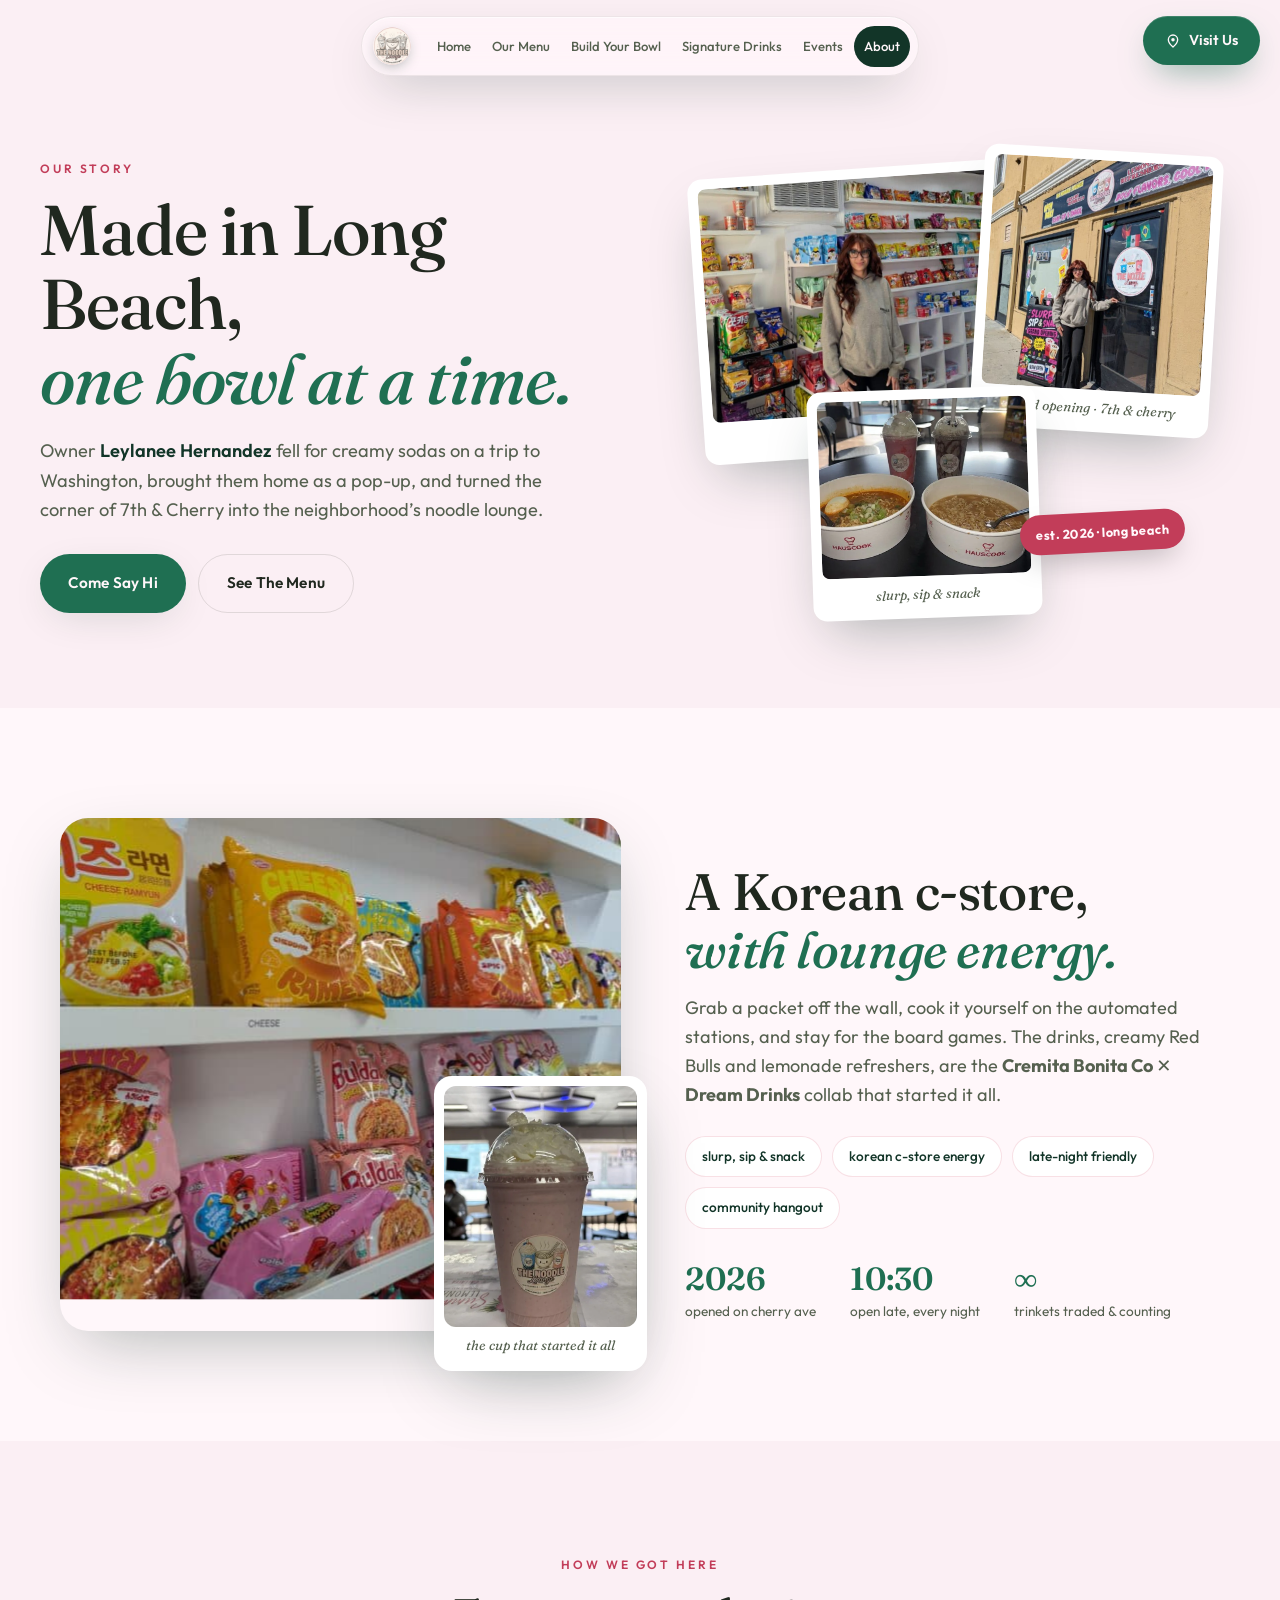
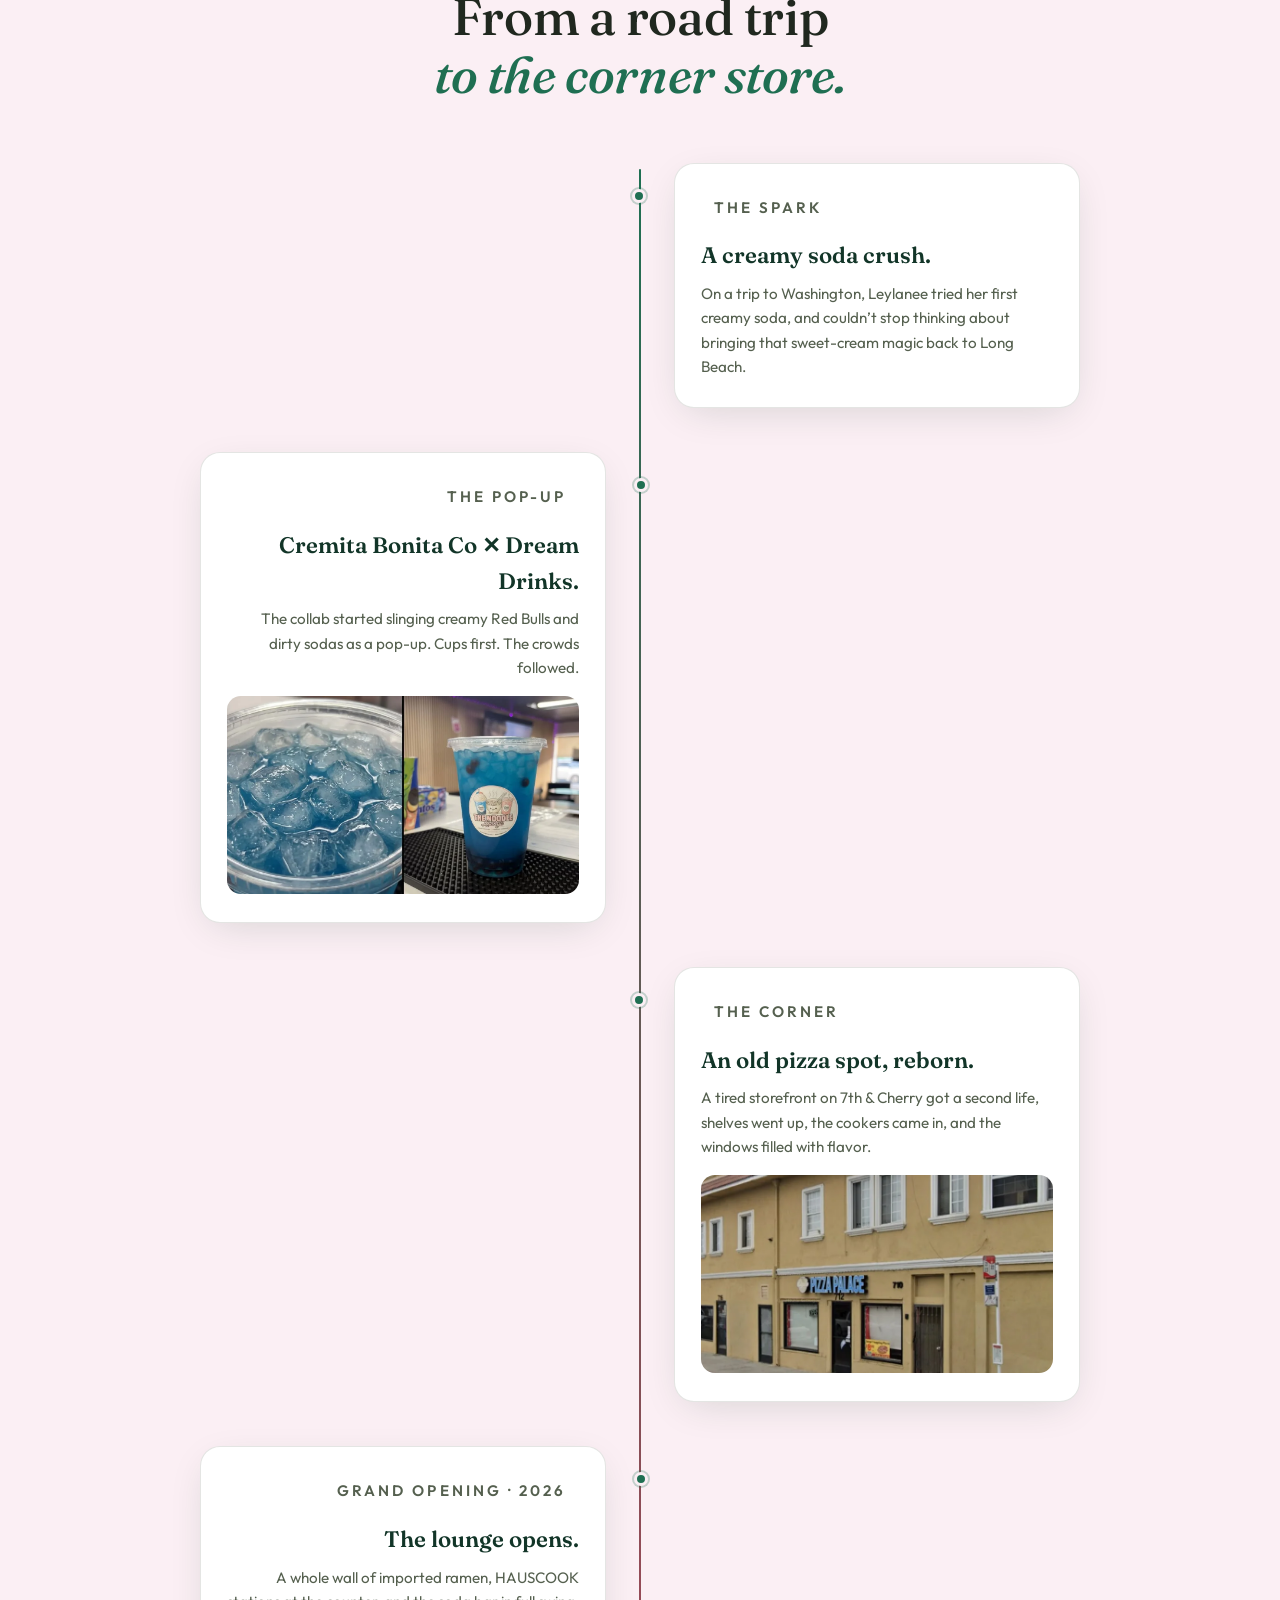
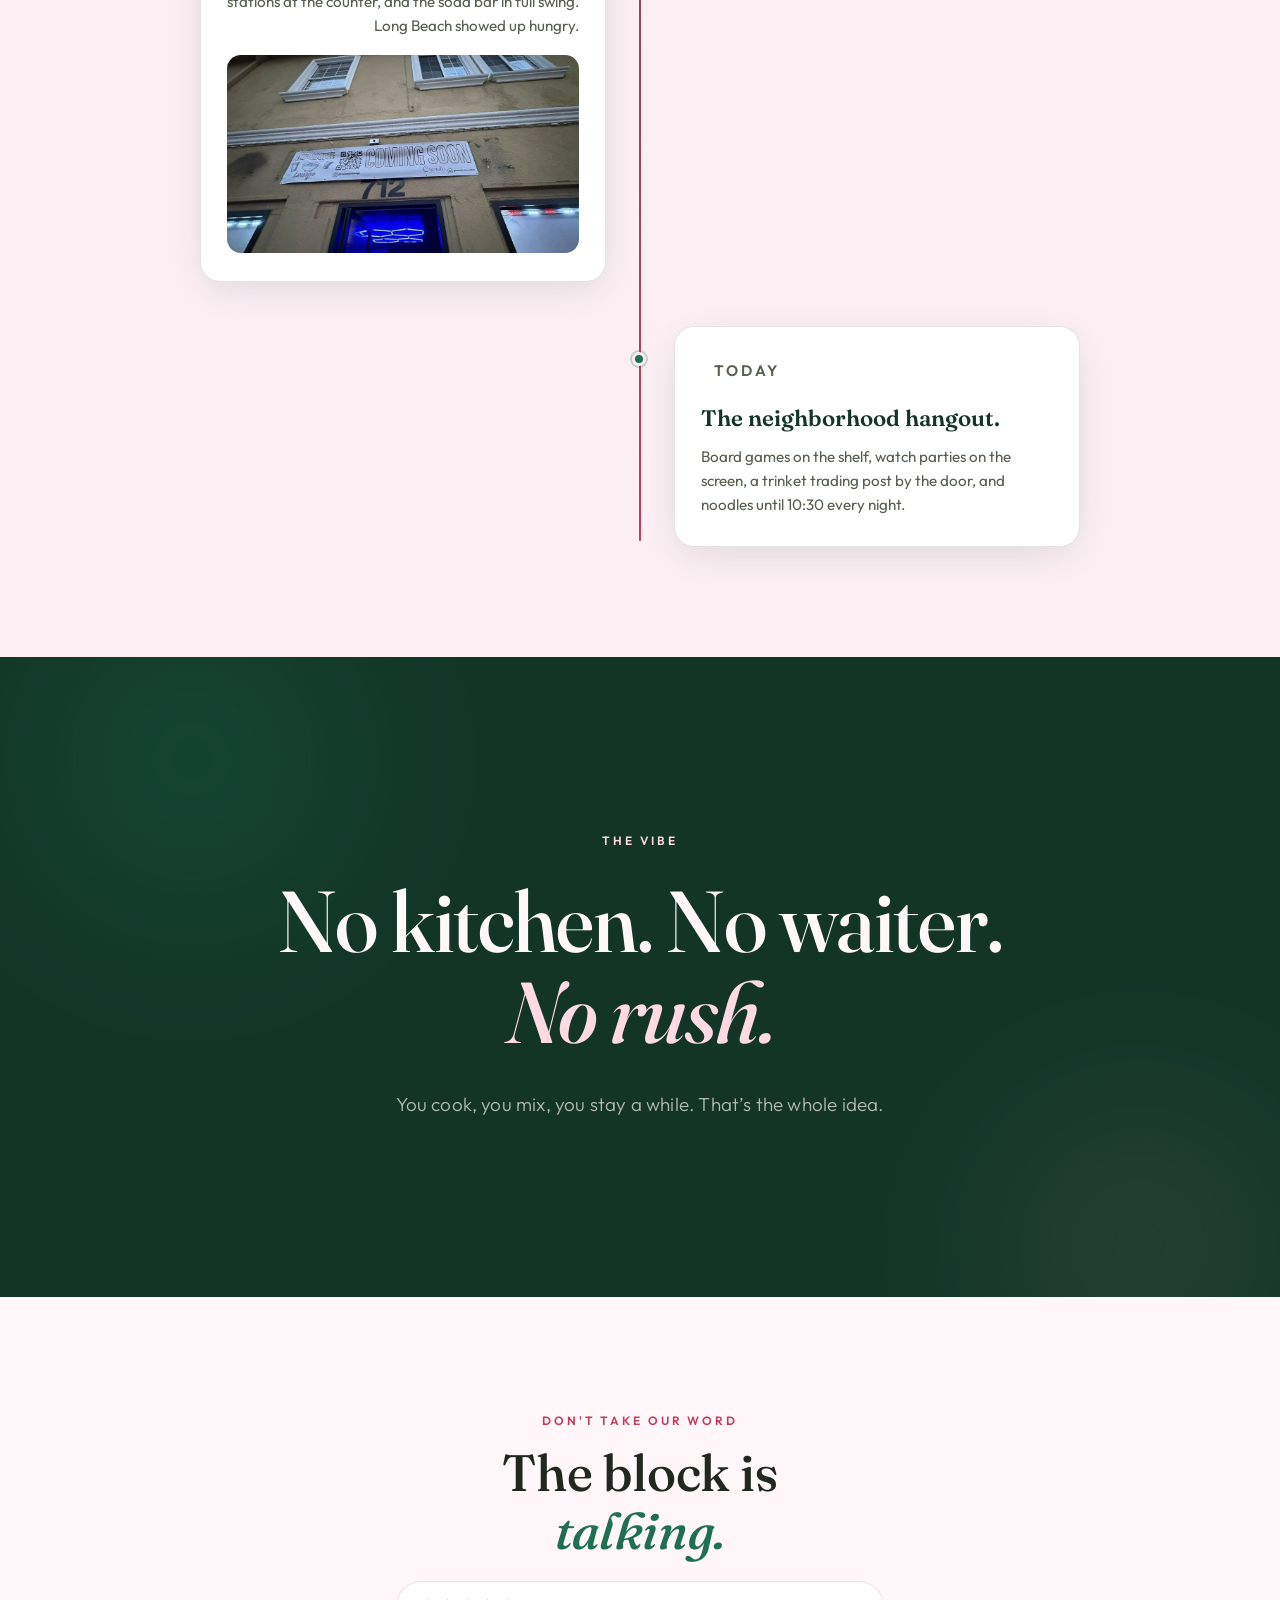
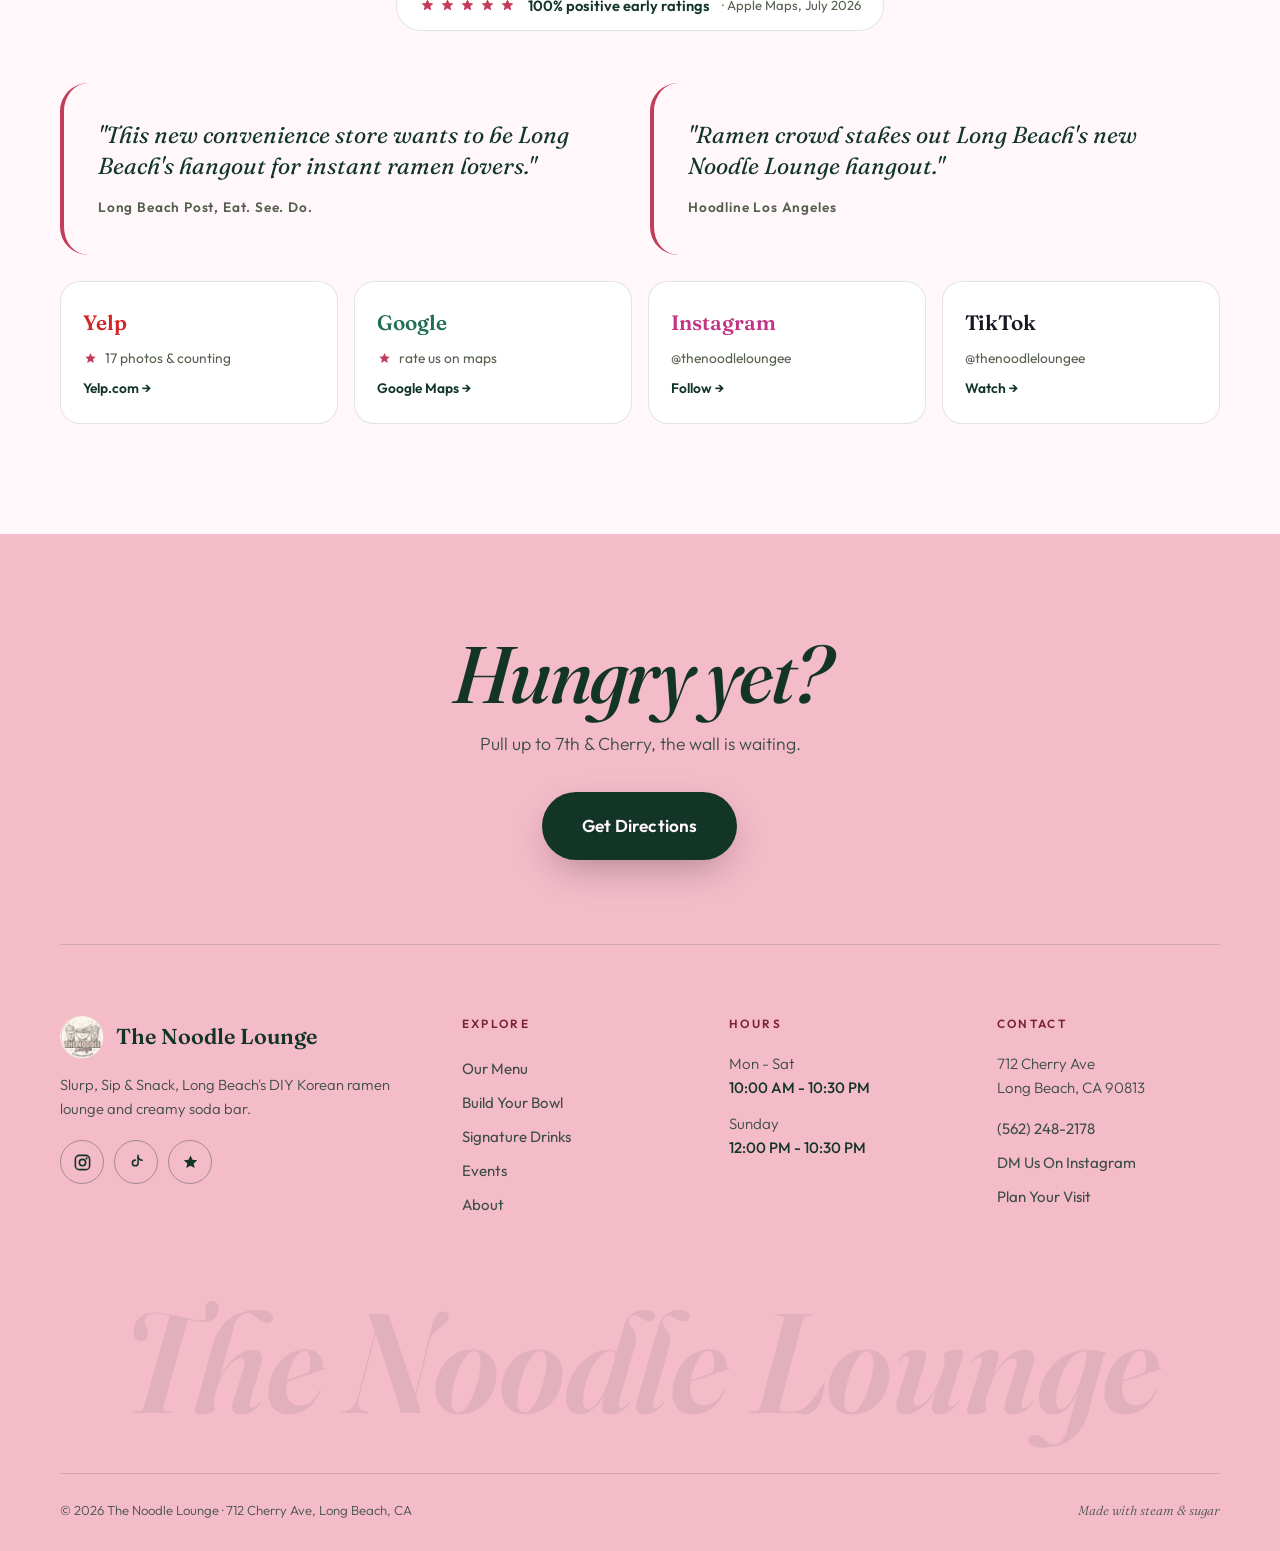
==== about.html @ 2a481c60 "v60: correct toppings photo (menu+build) + Soda Bar -> The Noodle Lounge TASK 1 - the "Extra Topping" ====
<!DOCTYPE html>
<html lang="en">
<head>
<meta charset="UTF-8" />
<meta name="viewport" content="width=device-width, initial-scale=1.0, viewport-fit=cover" />
<script>document.documentElement.classList.add("js");</script>
<title>about · the noodle lounge · from a dirty-soda pop-up to the neighborhood lounge</title>
<meta name="description" content="Owner Leylanee Hernandez turned a creamy-soda pop-up into a Korean convenience-store-inspired hangout on 7th & Cherry in Long Beach." />
<meta name="theme-color" content="#F4BBC9" />
<link rel="canonical" href="https://the-noodle.vercel.app/about" />
<meta property="og:title" content="about · the noodle lounge · from a dirty-soda pop-up to the neighborhood lounge" />
<meta property="og:description" content="Owner Leylanee Hernandez turned a creamy-soda pop-up into a Korean convenience-store-inspired hangout on 7th & Cherry in Long Beach." />
<meta property="og:image" content="https://the-noodle.vercel.app/assets/img/og-card.jpg" />
<meta property="og:url" content="https://the-noodle.vercel.app/about" />
<meta name="twitter:card" content="summary_large_image" />
<link rel="icon" type="image/png" sizes="64x64" href="./assets/img/favicon-32.png" />
<link rel="apple-touch-icon" href="./assets/img/apple-touch-icon.png" />
<link rel="manifest" href="./site.webmanifest" />
<link rel="preconnect" href="https://fonts.googleapis.com" />
<link rel="preconnect" href="https://fonts.gstatic.com" crossorigin />
<link href="https://fonts.googleapis.com/css2?family=Fraunces:ital,opsz,wght@0,9..144,400;0,9..144,500;0,9..144,600;1,9..144,400;1,9..144,600&family=Outfit:wght@300;400;500;600;700;800&display=swap" rel="stylesheet" />
<link rel="stylesheet" href="./styles.css?v=60" />
<script>
/* nl-debug: inert unless ?debug=1 - shows an on-device event timeline */
var nlDbg=false;try{if(location.search.indexOf("debug=1")>-1)localStorage.nlDebug="1";if(location.search.indexOf("debug=0")>-1)localStorage.removeItem("nlDebug");nlDbg=location.hash==="#debug"||localStorage.nlDebug==="1"}catch(e){}
if(nlDbg){(function(){
var L=[],t0=performance.now(),D=null;
function log(n){L.push(String((performance.now()-t0)|0).padStart(5," ")+"ms  "+n);if(L.length>120)L.shift();if(D)D.textContent=L.join("\n")}
try{var nav=(performance.getEntriesByType("navigation")[0]||{}).type||"?";log("NAV-TYPE: "+nav+(nav==="reload"?"  <<< PAGE WAS RELOADED!":""))}catch(e){}
log("UA: "+navigator.userAgent.split("(")[1].split(")")[0]);log("HTML classes: ["+document.documentElement.className+"]  vis="+document.visibilityState);try{var sk="nl-seen:"+location.pathname,sv=+localStorage.getItem(sk)||0;log("seen-key age: "+(sv?((Date.now()-sv)/1000|0)+"s":"none"))}catch(e){}var seenTran={};
log("viewport "+innerWidth+"x"+innerHeight+" dpr"+devicePixelRatio);
addEventListener("DOMContentLoaded",function(){
  D=document.createElement("pre");
  D.style.cssText="position:fixed;z-index:2147483647;bottom:84px;left:6px;right:6px;max-height:46vh;overflow:auto;background:rgba(0,0,0,.9);color:#7CFC7C;font:9px/1.45 Menlo,monospace;padding:8px;border-radius:10px;pointer-events:none;white-space:pre";
  document.body.appendChild(D);D.textContent=L.join("\n");
  new MutationObserver(function(){log("BODY CLASS -> ["+document.body.className+"]")}).observe(document.body,{attributes:true,attributeFilter:["class"]});
  new MutationObserver(function(){log("HTML CLASS -> ["+document.documentElement.className+"]")}).observe(document.documentElement,{attributes:true,attributeFilter:["class"]});
});
document.fonts&&document.fonts.ready.then(function(){log("FONTS ready")});
var iv=setInterval(function(){if(document.querySelector(".ts-inner")){log("MAIN.JS: heading split done");clearInterval(iv)}},40);
setTimeout(function(){clearInterval(iv);if(!document.querySelector(".ts-inner"))log("MAIN.JS: heading NOT split after 6s <<<")},6000);
addEventListener("animationstart",function(e){log("ANIM  "+e.animationName+"  "+(e.target.className||e.target.tagName).toString().slice(0,22))},true);
addEventListener("animationcancel",function(e){log("CANCEL "+e.animationName+" <<<")},true);
addEventListener("transitionrun",function(e){if(e.propertyName!=="opacity"&&e.propertyName!=="transform")return;var k=(e.target.className||"").toString().slice(0,22)+"|"+e.propertyName;if(seenTran[k]){log("<<< SECOND RUN "+k)}else{seenTran[k]=1;log("TRAN  "+e.propertyName+"  "+k.split("|")[0])}},true);addEventListener("pagehide",function(){log("PAGEHIDE")});
addEventListener("resize",function(){log("RESIZE "+innerWidth+"x"+innerHeight)});
addEventListener("pageshow",function(e){log("PAGESHOW persisted="+e.persisted)});
document.addEventListener("visibilitychange",function(){log("VIS "+document.visibilityState)});
addEventListener("scroll",function(){if(!window.__ls||Math.abs(scrollY-__ls)>200){window.__ls=scrollY;log("scroll y="+(scrollY|0))}},{passive:true});
})()}
</script>
</head>
<body>

<a class="skip" href="#main">skip to content</a>

<div class="progress" aria-hidden="true"><span id="progressBar"></span></div>
<nav class="nav" id="nav" aria-label="Main">
  <a class="nav__brand" href="./index.html">
    <img class="nav__logo" src="./assets/img/logo-96.webp" alt="The Noodle Lounge logo" width="38" height="38" />
    <img class="nav__wordmark" src="./assets/img/wordmark.webp" alt="The Noodle Lounge" width="217" height="90" />
  </a>
  <div class="nav__links">
    <a href="./index.html">home</a>
    <a href="./menu.html">our menu</a>
    <a href="./build.html">build your bowl</a>
    <a href="./drinks.html">signature drinks</a>
    <a href="./events.html">events</a>
    <a href="./about.html" class="is-active">about</a>
  </div>
</nav>

<a class="navCta" id="navCta" href="./visit.html">
  <svg viewBox="0 0 24 24" aria-hidden="true"><path d="M12 21s-7-6.1-7-11a7 7 0 1 1 14 0c0 4.9-7 11-7 11Z" fill="none" stroke="currentColor" stroke-width="2" stroke-linejoin="round"/><circle cx="12" cy="10" r="2.6" fill="currentColor"/></svg>
  <span>Visit Us</span>
</a>


<button class="menuBtn" id="menuBtn" aria-label="Open menu" aria-expanded="false" aria-controls="drawer">
  <svg class="menuBtn__noodles" viewBox="0 0 24 24" aria-hidden="true">
    <path d="M3.5 7c2-1.5 4-1.5 6 0s4 1.5 6 0 3-1.2 5-.4" fill="none" stroke="currentColor" stroke-width="2" stroke-linecap="round"/>
    <path d="M3.5 12c2-1.5 4-1.5 6 0s4 1.5 6 0 3-1.2 5-.4" fill="none" stroke="currentColor" stroke-width="2" stroke-linecap="round"/>
    <path d="M3.5 17c2-1.5 4-1.5 6 0s4 1.5 6 0 3-1.2 5-.4" fill="none" stroke="currentColor" stroke-width="2" stroke-linecap="round"/>
  </svg>
  <svg class="menuBtn__x" viewBox="0 0 24 24" aria-hidden="true">
    <path d="m7 7 10 10M17 7 7 17" fill="none" stroke="currentColor" stroke-width="2.2" stroke-linecap="round"/>
  </svg>
</button>
<div class="drawer" id="drawer" role="dialog" aria-modal="true" aria-label="Site navigation" aria-hidden="true">
  <nav class="drawer__nav" aria-label="All pages">
    <a href="./index.html" style="--i:0">home</a>
    <a href="./menu.html" style="--i:1">our menu</a>
    <a href="./build.html" style="--i:2">build your bowl</a>
    <a href="./drinks.html" style="--i:3">signature drinks</a>
    <a href="./events.html" style="--i:4">events</a>
    <a href="./about.html" class="is-active" style="--i:5">about</a>
    <a href="./visit.html" style="--i:6">visit us</a>
  </nav>
  <div class="drawer__foot">
    <p><strong>712 Cherry Ave</strong> &middot; Long Beach, CA</p>
    <p>Mon-Sat 10a-10:30p &middot; Sun 12p-10:30p</p>
  </div>
</div>

<nav class="botnav" aria-label="Quick navigation">
  <a href="./index.html">
    <svg viewBox="0 0 24 24" aria-hidden="true"><path d="M3 11.5 12 4l9 7.5" fill="none" stroke="currentColor" stroke-width="2" stroke-linecap="round" stroke-linejoin="round"/><path d="M5.5 10.5V20h13v-9.5" fill="none" stroke="currentColor" stroke-width="2" stroke-linecap="round" stroke-linejoin="round"/></svg>
    <span>home</span>
  </a>
  <a href="./menu.html">
    <svg viewBox="0 0 24 24" aria-hidden="true"><path d="M4 14h16a8 8 0 0 1-5 7.4V22H9v-.6A8 8 0 0 1 4 14Z" fill="currentColor"/><path d="M9 10.5c0-1.6 1.2-1.6 1.2-3.2S9 5 9 3.5m5 7c0-1.6 1.2-1.6 1.2-3.2S14 5 14 3.5" stroke="currentColor" stroke-width="1.8" stroke-linecap="round" fill="none"/></svg>
    <span>menu</span>
  </a>
  <a href="./drinks.html">
    <svg viewBox="0 0 24 24" aria-hidden="true"><path d="M6 3h12l-1.5 18h-9L6 3Z" fill="none" stroke="currentColor" stroke-width="2" stroke-linejoin="round"/><path d="M7 8h10" stroke="currentColor" stroke-width="2" stroke-linecap="round"/></svg>
    <span>drinks</span>
  </a>
  <a href="./about.html" class="is-active">
    <svg viewBox="0 0 24 24" aria-hidden="true"><circle cx="12" cy="12" r="9" fill="none" stroke="currentColor" stroke-width="2"/><path d="M12 11v5" stroke="currentColor" stroke-width="2" stroke-linecap="round"/><circle cx="12" cy="8" r="1.3" fill="currentColor"/></svg>
    <span>about</span>
  </a>
  <a href="./visit.html">
    <svg viewBox="0 0 24 24" aria-hidden="true"><path d="M12 21s-7-6.1-7-11a7 7 0 1 1 14 0c0 4.9-7 11-7 11Z" fill="none" stroke="currentColor" stroke-width="2" stroke-linejoin="round"/><circle cx="12" cy="10" r="2.6" fill="currentColor"/></svg>
    <span>visit</span>
  </a>
</nav>
<header class="ahero">
  <div class="ahero__inner">
    <div class="ahero__copy">
      <p class="kicker ahero__kick">our story</p>
      <h1 class="ahero__title tsplit">Made in Long Beach,<br /><em>one bowl at a time.</em></h1>
      <p class="ahero__lead">Owner <strong>Leylanee Hernandez</strong> fell for creamy sodas on a trip to Washington, brought them home as a pop-up, and turned the corner of 7th &amp; Cherry into the neighborhood&rsquo;s noodle lounge.</p>
      <div class="ahero__ctas">
        <a class="btn btn--primary" href="./visit.html" data-magnetic>come say hi</a>
        <a class="btn btn--outline" href="./menu.html" data-magnetic>see the menu</a>
      </div>
    </div>
    <div class="ahero__wall" aria-hidden="true">
      <figure class="apol apol--a">
        <img src="./assets/img/ramen-wall.jpg" alt="" width="1024" height="526" fetchpriority="high" decoding="async" />
        <figcaption>the wall, day one</figcaption>
      </figure>
      <figure class="apol apol--b">
        <img src="./assets/img/storefront-grand-opening.jpg" alt="" width="768" height="702" decoding="async" />
        <figcaption>grand opening &middot; 7th &amp; cherry</figcaption>
      </figure>
      <figure class="apol apol--c">
        <img src="./assets/img/combo-bowls-shakes.webp" alt="" width="750" height="1000" decoding="async" />
        <figcaption>slurp, sip &amp; snack</figcaption>
      </figure>
      <span class="ahero__sticker">est. 2026 &middot; long beach</span>
    </div>
  </div>
</header>

<main id="main" tabindex="-1">
<!-- ============================== WHO WE ARE ============================== -->
<section class="psec">
  <div class="story__grid">
    <div class="story__media">
      <div class="imgframe" data-plx="0.1"><img src="./assets/img/ramen-shelf-closeup.jpg" alt="Shelves of imported Korean ramen, cheese ramyun, Buldak and more" width="768" height="577" loading="lazy" decoding="async" /></div>
      <figure class="story__polaroid reveal" data-reveal="pop">
        <img src="./assets/img/drink-strawberry-shake.webp" alt="A strawberry cream shake, the cremita that started it all" width="563" height="1000" loading="lazy" decoding="async" />
        <figcaption>the cup that started it all</figcaption>
      </figure>
    </div>
    <div>
      <p class="kicker reveal" data-reveal>who we are</p>
      <h2 class="h2 tsplit">A Korean c-store,<br /><em>with lounge energy.</em></h2>
      <p class="lead reveal" data-reveal>
        Grab a packet off the wall, cook it yourself on the automated stations, and stay for
        the board games. The drinks, creamy Red Bulls and lemonade refreshers, are the
        <strong>Cremita Bonita Co ✕ Dream Drinks</strong> collab that started it all.
      </p>
      <ul class="story__chips reveal" data-reveal="stagger">
        <li>slurp, sip &amp; snack</li><li>korean c-store energy</li><li>late-night friendly</li><li>community hangout</li>
      </ul>
      <div class="story__stats reveal" data-reveal="stagger">
        <div class="stat"><strong>2026</strong><span>opened on cherry ave</span></div>
        <div class="stat"><strong>10:30</strong><span>open late, every night</span></div>
        <div class="stat"><strong>∞</strong><span>trinkets traded &amp; counting</span></div>
      </div>
    </div>
  </div>
</section>

<!-- ============================== TIMELINE ============================== -->
<section class="tline psec--alt" data-story="tline">
  <div class="psec__head">
    <p class="kicker reveal" data-reveal>how we got here</p>
    <h2 class="h2 tsplit">From a road trip<br /><em>to the corner store.</em></h2>
  </div>
  <div class="tline__wrap">
    <span class="tline__track" aria-hidden="true"><i id="tlineFill"></i></span>
    <article class="tline__item reveal" data-reveal="left">
      <span class="tline__dot" aria-hidden="true"></span>
      <div class="tline__card">
        <p class="tline__tag">the spark</p>
        <h3>A creamy soda crush.</h3>
        <p>On a trip to Washington, Leylanee tried her first creamy soda, and couldn&rsquo;t stop thinking about bringing that sweet-cream magic back to Long Beach.</p>
      </div>
    </article>
    <article class="tline__item reveal" data-reveal="right">
      <span class="tline__dot" aria-hidden="true"></span>
      <div class="tline__card">
        <p class="tline__tag">the pop-up</p>
        <h3>Cremita Bonita Co ✕ Dream Drinks.</h3>
        <p>The collab started slinging creamy Red Bulls and dirty sodas as a pop-up. Cups first. The crowds followed.</p>
        <figure class="tline__fig"><img src="./assets/img/drink-blue-closeup.webp" alt="A blue creamy soda up close" width="1600" height="893" loading="lazy" decoding="async" /></figure>
      </div>
    </article>
    <article class="tline__item reveal" data-reveal="left">
      <span class="tline__dot" aria-hidden="true"></span>
      <div class="tline__card">
        <p class="tline__tag">the corner</p>
        <h3>An old pizza spot, reborn.</h3>
        <p>A tired storefront on 7th &amp; Cherry got a second life, shelves went up, the cookers came in, and the windows filled with flavor.</p>
        <figure class="tline__fig"><img src="./assets/img/storefront-before-pizza-palace.webp" alt="The storefront before, as Pizza Palace" width="760" height="442" loading="lazy" decoding="async" /></figure>
      </div>
    </article>
    <article class="tline__item reveal" data-reveal="right">
      <span class="tline__dot" aria-hidden="true"></span>
      <div class="tline__card">
        <p class="tline__tag">grand opening &middot; 2026</p>
        <h3>The lounge opens.</h3>
        <p>A whole wall of imported ramen, HAUSCOOK stations at the counter, and the soda bar in full swing. Long Beach showed up hungry.</p>
        <figure class="tline__fig"><img src="./assets/img/storefront-coming-soon.jpg" alt="The storefront wrapped in coming-soon signage" width="1000" height="563" loading="lazy" decoding="async" /></figure>
      </div>
    </article>
    <article class="tline__item reveal" data-reveal="left">
      <span class="tline__dot" aria-hidden="true"></span>
      <div class="tline__card">
        <p class="tline__tag">today</p>
        <h3>The neighborhood hangout.</h3>
        <p>Board games on the shelf, watch parties on the screen, a trinket trading post by the door, and noodles until 10:30 every night.</p>
      </div>
    </article>
  </div>
</section>

<!-- ============================== MOOD BAND ============================== -->
<section class="aband">
  <div class="aband__inner">
    <p class="kicker kicker--light reveal" data-reveal>the vibe</p>
    <h2 class="aband__quote tsplit">No kitchen. No waiter.<br /><em>No rush.</em></h2>
    <p class="aband__sub reveal" data-reveal>You cook, you mix, you stay a while. That&rsquo;s the whole idea.</p>
    <span class="aband__rule reveal" data-reveal="pop" aria-hidden="true"></span>
  </div>
</section>

<!-- ============================== PROOF ============================== -->
<section class="psec">
  <div class="psec__head">
    <p class="kicker reveal" data-reveal>don't take our word</p>
    <h2 class="h2 tsplit">The block is<br /><em>talking.</em></h2>
    <p class="proof__score reveal" data-reveal>
      <span class="proof__stars" aria-hidden="true"><svg viewBox="0 0 24 24" aria-hidden="true"><path d="m12 3 2.5 5.6 6 .6-4.5 4 1.3 5.9L12 16l-5.3 3.1L8 13.2l-4.5-4 6-.6L12 3Z" fill="currentColor"/></svg><svg viewBox="0 0 24 24" aria-hidden="true"><path d="m12 3 2.5 5.6 6 .6-4.5 4 1.3 5.9L12 16l-5.3 3.1L8 13.2l-4.5-4 6-.6L12 3Z" fill="currentColor"/></svg><svg viewBox="0 0 24 24" aria-hidden="true"><path d="m12 3 2.5 5.6 6 .6-4.5 4 1.3 5.9L12 16l-5.3 3.1L8 13.2l-4.5-4 6-.6L12 3Z" fill="currentColor"/></svg><svg viewBox="0 0 24 24" aria-hidden="true"><path d="m12 3 2.5 5.6 6 .6-4.5 4 1.3 5.9L12 16l-5.3 3.1L8 13.2l-4.5-4 6-.6L12 3Z" fill="currentColor"/></svg><svg viewBox="0 0 24 24" aria-hidden="true"><path d="m12 3 2.5 5.6 6 .6-4.5 4 1.3 5.9L12 16l-5.3 3.1L8 13.2l-4.5-4 6-.6L12 3Z" fill="currentColor"/></svg></span>
      100% positive early ratings <span class="proof__src">· Apple Maps, July 2026</span>
    </p>
  </div>
  <div class="proof__quotes">
    <blockquote class="quote reveal" data-reveal="left">
      <p>"This new convenience store wants to be Long Beach's hangout for instant ramen lovers."</p>
      <cite>Long Beach Post, Eat. See. Do.</cite>
    </blockquote>
    <blockquote class="quote reveal" data-reveal="right">
      <p>"Ramen crowd stakes out Long Beach's new Noodle Lounge hangout."</p>
      <cite>Hoodline Los Angeles</cite>
    </blockquote>
  </div>
  <div class="proof__platforms reveal" data-reveal="stagger" style="margin-top:26px">
    <a class="plat" href="https://www.yelp.com/biz/the-noodle-lounge-long-beach" target="_blank" rel="noopener">
      <span class="plat__name" style="--pc:#D32323">Yelp</span>
      <span class="plat__stars"><svg viewBox="0 0 24 24" aria-hidden="true"><path d="m12 3 2.5 5.6 6 .6-4.5 4 1.3 5.9L12 16l-5.3 3.1L8 13.2l-4.5-4 6-.6L12 3Z" fill="currentColor"/></svg> 17 photos &amp; counting</span>
      <span class="plat__cta">Yelp.com →</span>
    </a>
    <a class="plat" href="https://www.google.com/maps/place/The+Noodle+Lounge/@33.7755587,-118.1675343,17z" target="_blank" rel="noopener">
      <span class="plat__name" style="--pc:#1F6F52">Google</span>
      <span class="plat__stars"><svg viewBox="0 0 24 24" aria-hidden="true"><path d="m12 3 2.5 5.6 6 .6-4.5 4 1.3 5.9L12 16l-5.3 3.1L8 13.2l-4.5-4 6-.6L12 3Z" fill="currentColor"/></svg> rate us on maps</span>
      <span class="plat__cta">Google Maps →</span>
    </a>
    <a class="plat" href="https://www.instagram.com/thenoodleloungee/" target="_blank" rel="noopener">
      <span class="plat__name" style="--pc:#C13584">Instagram</span>
      <span class="plat__stars">@thenoodleloungee</span>
      <span class="plat__cta">Follow →</span>
    </a>
    <a class="plat" href="https://www.tiktok.com/@thenoodleloungee" target="_blank" rel="noopener">
      <span class="plat__name" style="--pc:#161823">TikTok</span>
      <span class="plat__stars">@thenoodleloungee</span>
      <span class="plat__cta">Watch →</span>
    </a>
  </div>
</section>
</main>
<footer class="footer">
  <div class="footer__cta">
    <h2 class="tsplit">Hungry yet?</h2>
    <p>Pull up to 7th &amp; Cherry, the wall is waiting.</p>
    <div class="footer__ctaRow">
      <a class="btn btn--cream btn--big" href="https://www.google.com/maps/place/The+Noodle+Lounge/@33.7755587,-118.1675343,17z" target="_blank" rel="noopener" data-magnetic>get directions</a>
    </div>
  </div>
  <div class="footer__grid">
    <div class="footer__brand">
      <a class="footer__logo" href="./index.html"><img src="./assets/img/logo-96.webp" alt="" width="44" height="44" loading="lazy" decoding="async" />The Noodle Lounge</a>
      <p>Slurp, Sip &amp; Snack, Long Beach's DIY Korean ramen lounge and creamy soda bar.</p>
      <div class="footer__social">
        <a href="https://www.instagram.com/thenoodleloungee/" target="_blank" rel="noopener" aria-label="Instagram"><svg viewBox="0 0 24 24"><rect x="3" y="3" width="18" height="18" rx="5" fill="none" stroke="currentColor" stroke-width="2"/><circle cx="12" cy="12" r="4" fill="none" stroke="currentColor" stroke-width="2"/><circle cx="17.2" cy="6.8" r="1.3" fill="currentColor"/></svg></a>
        <a href="https://www.tiktok.com/@thenoodleloungee" target="_blank" rel="noopener" aria-label="TikTok"><svg viewBox="0 0 24 24"><path d="M14 3v9.6a3.6 3.6 0 1 1-3.6-3.6" fill="none" stroke="currentColor" stroke-width="2" stroke-linecap="round"/><path d="M14 5.5c.8 2 2.6 3.4 5 3.6" fill="none" stroke="currentColor" stroke-width="2" stroke-linecap="round"/></svg></a>
        <a href="https://www.yelp.com/biz/the-noodle-lounge-long-beach" target="_blank" rel="noopener" aria-label="Yelp"><svg viewBox="0 0 24 24"><path d="m12 3 2.5 5.6 6 .6-4.5 4 1.3 5.9L12 16l-5.3 3.1L8 13.2l-4.5-4 6-.6L12 3Z" fill="currentColor"/></svg></a>
      </div>
    </div>
    <div class="footer__col">
      <h3>explore</h3>
      <a href="./menu.html">our menu</a>
      <a href="./build.html">build your bowl</a>
      <a href="./drinks.html">signature drinks</a>
      <a href="./events.html">events</a>
          <a href="./about.html">about</a>
    </div>
    <div class="footer__col">
      <h3>hours</h3>
      <p>Mon - Sat<br /><strong>10:00 AM - 10:30 PM</strong></p>
      <p>Sunday<br /><strong>12:00 PM - 10:30 PM</strong></p>
    </div>
    <div class="footer__col">
      <h3>contact</h3>
      <p>712 Cherry Ave<br />Long Beach, CA 90813</p>
      <a href="tel:+15622482178">(562) 248-2178</a>
      <a href="https://www.instagram.com/thenoodleloungee/" target="_blank" rel="noopener">DM us on Instagram</a>
      <a href="./visit.html">Plan Your Visit</a>
    </div>
  </div>
  <p class="footer__wordmark" aria-hidden="true">The Noodle Lounge</p>
  <div class="footer__base">
    <p>© <span id="year">2026</span> The Noodle Lounge · 712 Cherry Ave, Long Beach, CA</p>
    <p class="footer__madewith">Made with steam &amp; sugar</p>
  </div>
</footer>

<script>setTimeout(function(){if(!window.__nlBoot){document.body.classList.add("hero-live");document.body.classList.add("is-static");document.documentElement.classList.add("nl-rescue");}},1600);</script>
<script src="./main.js?v=60" defer></script>
</body>
</html>
---- styles.css ----
/* ==========================================================================
   the noodle lounge - design system v3
   cream + deep emerald · Fraunces + Outfit · multi-page · ocha-grade motion
   ========================================================================== */
:root{
  --cream:#FFF7FA;
  --ivory:#FBEFF4;
  --sage:#FFFFFF;
  --white:#FFFFFF;
  --pine:#123528;
  --pine-2:#1B4A37;
  --emerald:#1F6F52;
  --ink:#20281F;
  --ink-soft:#55604F;
  --berry:#D9536F;
  --butter:#C23D59;
  --pnl-butter:#F4BBC9;
  --pnl-pink:#F4BBC9;
  --pnl-sage:#CBD9A6;
  --pnl-blue:#BFD8E8;
  /* --- consolidation tokens (Phase B prep): rgb triplets for alpha use --- */
  --pine-rgb:18,53,40;
  --pine-deep-rgb:15,42,31;
  --pine-black-rgb:10,28,20;
  --emerald-rgb:31,111,82;
  --ink-rgb:32,40,31;
  --cream-rgb:255,247,250;
  --white-rgb:255,255,255;
  --pink-rgb:244,187,201;
  --berry-rgb:217,83,111;
  --matcha-ink-rgb:46,74,33;
  /* sun (yellow) family */
  --sun-1:#FFD9E4;
  --sun-2:#F4BBC9;
  --sun-3:#FFFFFF;
  --sun-4:#FFF0F5;
  --sun-ink:#7A2136;
  /* green additions */
  --mint:#FFD9E4;
  --matcha:#CBD9A6;
  --matcha-ink:#2E4A21;
  --matcha-glow:#A8C79B;
  --go:#5BD98A;
  /* pink family */
  --pink-1:#F4BBC9;
  --pink-2:#FFD9E4;
  --pink-3:#E48BA0;
  --mauve:#D9BFD4;
  --pink-ink:#7A2136;
  --line:rgba(32,40,31,.12);
  --line-light:rgba(255,247,250,.18);
  --r-lg:28px;
  --r-md:20px;
  --r-pill:999px;
  --shadow-soft:0 10px 40px -12px rgba(18,53,40,.18);
  --shadow-float:0 24px 70px -20px rgba(18,53,40,.35);
  --font-d:'Fraunces', Georgia, serif;
  --font-b:'Outfit', system-ui, -apple-system, sans-serif;
  --maxw:1160px;
  --ease:cubic-bezier(.22,1,.36,1);
}

*{box-sizing:border-box;margin:0;padding:0}
html{scroll-behavior:smooth;-webkit-text-size-adjust:100%}
body{
  background:var(--cream);color:var(--ink);
  font-family:var(--font-b);font-weight:400;line-height:1.6;
  -webkit-font-smoothing:antialiased;overflow-x:hidden;
  -webkit-tap-highlight-color:transparent;
}
a{color:inherit;text-decoration:none;touch-action:manipulation}
img{max-width:100%;display:block}
ul,ol{list-style:none}
button{font:inherit;border:none;background:none;cursor:pointer;color:inherit;touch-action:manipulation}
section{scroll-margin-top:110px}
.skip{position:absolute;left:-9999px;top:12px;z-index:200;background:var(--cream);color:var(--pine);padding:10px 16px;border-radius:10px;font-weight:500}
.skip:focus{left:12px}
::selection{background:var(--emerald);color:var(--cream)}
.sr-only{position:absolute;width:1px;height:1px;padding:0;margin:-1px;overflow:hidden;clip:rect(0 0 0 0);white-space:nowrap;border:0}

/* ---------- cross-document page transitions ---------- */
@view-transition{navigation:auto}
@keyframes vt-out{to{opacity:0;transform:translateY(-14px)}}
@keyframes vt-in{from{opacity:0;transform:translateY(18px)}}
::view-transition-old(root){animation:vt-out .3s ease forwards}
::view-transition-new(root){animation:vt-in .55s var(--ease)}

/* ---------- scroll progress ---------- */
.progress{position:fixed;top:0;left:0;right:0;height:3px;z-index:120;pointer-events:none}
.progress span{display:block;height:100%;width:100%;background:linear-gradient(90deg,var(--emerald),var(--butter));transform-origin:0 50%;transform:scaleX(0)}

/* ---------- type ---------- */
.kicker{
  font-weight:600;font-size:.75rem;letter-spacing:.24em;text-transform:uppercase;
  color:var(--butter);display:inline-flex;align-items:center;gap:10px;margin-bottom:14px;
}
.kicker--light{color:var(--mint)}
.h2{
  font-family:var(--font-d);font-weight:500;
  font-size:clamp(1.9rem,5vw,3.2rem);
  line-height:1.12;letter-spacing:-.008em;color:var(--ink);
}
.h2 em{font-style:italic;color:var(--emerald)}
.h2--light{color:var(--cream)}
.h2--light em{color:var(--sun-1)}
.lead{color:var(--ink-soft);font-size:clamp(1rem,2.4vw,1.13rem);max-width:52ch;margin-top:16px}
.lead--light{color:rgba(var(--cream-rgb),.75)}

/* ---------- buttons ---------- */
.btn{
  font-weight:600;font-size:.96rem;letter-spacing:.01em;text-transform:capitalize;
  display:inline-flex;align-items:center;gap:10px;
  padding:16px 28px;border-radius:var(--r-pill);
  transition:transform .25s var(--ease),box-shadow .25s var(--ease),background .2s,color .2s,border-color .2s;
  will-change:transform;cursor:pointer;white-space:nowrap;
}
.btn svg{width:19px;height:19px;flex:none}
.btn:active{transform:scale(.97)}
.btn--primary{background:var(--emerald);color:var(--cream);box-shadow:var(--shadow-soft)}
.btn--primary:hover{background:var(--pine-2);transform:translateY(-3px);box-shadow:var(--shadow-float)}
.btn--dark{background:var(--pine);color:var(--cream);box-shadow:var(--shadow-soft)}
.btn--dark:hover{background:var(--pine-2);transform:translateY(-3px);box-shadow:var(--shadow-float)}
.btn--cream{background:var(--cream);color:var(--pine);box-shadow:0 14px 40px -12px rgba(0,0,0,.35)}
.btn--cream:hover{background:var(--white);transform:translateY(-3px)}
.btn--outline{background:transparent;color:var(--ink);border:1.5px solid var(--line);box-shadow:none}
.btn--outline:hover{border-color:var(--emerald);color:var(--emerald);transform:translateY(-3px)}
.btn--outline-light{background:rgba(var(--cream-rgb),.06);color:var(--cream);border:1.5px solid rgba(var(--cream-rgb),.4);backdrop-filter:blur(8px);-webkit-backdrop-filter:blur(8px)}
.btn--outline-light:hover{border-color:var(--cream);background:rgba(var(--cream-rgb),.14);transform:translateY(-3px)}
.btn--big{padding:20px 40px;font-size:1.08rem}

/* ==========================================================================
   NAVIGATION - premium floating pill
   ========================================================================== */
.nav{
  position:fixed;top:16px;left:50%;transform:translateX(-50%);z-index:100;
  /* width:max-content - left:50% otherwise caps shrink-to-fit at half the
     viewport and the last link spills out of the pill */
  width:max-content;
  display:flex;align-items:center;gap:4px;
  background:rgba(var(--cream-rgb),.66);
  backdrop-filter:blur(20px) saturate(1.5);
  -webkit-backdrop-filter:blur(20px) saturate(1.5);
  border:1px solid rgba(var(--ink-rgb),.08);
  border-radius:var(--r-pill);
  padding:7px 8px 7px 8px;
  box-shadow:0 18px 50px -18px rgba(var(--pine-rgb),.35), inset 0 1px 0 rgba(var(--white-rgb),.6);
  transition:transform .45s var(--ease),box-shadow .3s;
  max-width:calc(100vw - 28px);
}
.nav.is-hidden{transform:translate(-50%,-140%)}
.nav__brand{display:flex;align-items:center;gap:9px;padding:3px 10px 3px 3px;margin-right:2px;flex:none}
.nav__logo{width:38px;height:38px;border-radius:50%;box-shadow:0 4px 14px -4px rgba(var(--pine-rgb),.4);transition:transform .35s var(--ease)}
.nav__brand:hover .nav__logo{transform:rotate(-8deg) scale(1.06)}
.nav__brandname{
  font-family:var(--font-d);font-weight:600;font-size:1rem;color:var(--pine);white-space:nowrap;
}
.nav__wordmark{height:30px;width:auto;display:block}
.nav__links{display:flex;gap:1px;flex:none}
.nav__links a{
  position:relative;font-weight:500;font-size:.85rem;color:var(--ink-soft);
  padding:10px 12px;border-radius:var(--r-pill);white-space:nowrap;
  transition:color .2s;text-transform:capitalize;
}
.nav__links a::after{
  content:"";position:absolute;left:50%;bottom:5px;transform:translateX(-50%) scaleX(0);
  width:calc(100% - 26px);height:2px;border-radius:2px;background:var(--butter);
  transition:transform .3s var(--ease);transform-origin:center;
}
.nav__links a:hover{color:var(--pine)}
.nav__links a:hover::after{transform:translateX(-50%) scaleX(.6)}
.nav__links a.is-active{background:var(--pine);color:var(--cream)}
.nav__links a.is-active::after{display:none}
.nav__cta{
  display:flex;align-items:center;gap:7px;
  background:var(--emerald);color:var(--cream);
  font-weight:600;font-size:.86rem;white-space:nowrap;
  padding:11px 18px;border-radius:var(--r-pill);margin-left:4px;flex:none;
  box-shadow:0 8px 22px -8px rgba(var(--emerald-rgb),.55);
  transition:background .2s,transform .25s var(--ease),box-shadow .25s;
}
.nav__cta svg{width:15px;height:15px}
.nav__cta span{text-transform:capitalize}
.nav__cta:hover{background:var(--pine-2);transform:translateY(-2px);box-shadow:0 14px 30px -10px rgba(var(--emerald-rgb),.6)}

/* visit-us CTA - fixed top right, stronger than nav links */
.navCta{
  position:fixed;top:16px;right:20px;z-index:101;
  display:inline-flex;align-items:center;gap:8px;
  background:var(--emerald);color:var(--cream);
  font-weight:600;font-size:.9rem;white-space:nowrap;
  padding:13px 22px;border-radius:var(--r-pill);
  box-shadow:0 14px 34px -12px rgba(var(--emerald-rgb),.6), inset 0 1px 0 rgba(var(--white-rgb),.14);
  transition:transform .45s var(--ease),background .25s,box-shadow .25s;
  overflow:hidden;
}
.navCta svg{width:16px;height:16px;flex:none}
.navCta::after{
  content:"";position:absolute;inset:0;
  background:linear-gradient(115deg,transparent 30%,rgba(var(--white-rgb),.28) 48%,transparent 62%);
  transform:translateX(-130%);
}
.navCta:hover{background:var(--pine-2);transform:translateY(-2px);box-shadow:0 20px 42px -12px rgba(var(--emerald-rgb),.7)}
.navCta:hover::after{animation:d-sheen .9s var(--ease) forwards}
.navCta.is-hidden{transform:translateY(-160%)}

/* mobile hamburger + glass drawer */
.menuBtn{
  position:fixed;top:calc(8px + env(safe-area-inset-top, 0px));right:14px;z-index:130;
  width:48px;height:48px;border-radius:50%;
  background:rgba(255,255,255,.95);
  backdrop-filter:blur(16px) saturate(1.4);
  -webkit-backdrop-filter:blur(16px) saturate(1.4);
  border:1px solid rgba(var(--ink-rgb),.1);
  box-shadow:0 12px 32px -12px rgba(var(--pine-rgb),.4);
  display:none;align-items:center;justify-content:center;
  color:var(--berry);
  transition:background .3s,transform .3s var(--ease),color .3s;
}
.menuBtn:active{transform:scale(.94)}
.menuBtn svg{position:absolute;width:23px;height:23px;transition:opacity .3s ease,transform .4s var(--ease)}
.menuBtn__noodles{opacity:1;transform:rotate(0deg) scale(1)}
.menuBtn__x{opacity:0;transform:rotate(-50deg) scale(.55)}
.menuBtn.is-open{background:var(--pink-1);color:var(--pink-ink)}
.menuBtn.is-open .menuBtn__noodles{opacity:0;transform:rotate(50deg) scale(.55)}
.menuBtn.is-open .menuBtn__x{opacity:1;transform:rotate(0deg) scale(1)}
.drawer{
  position:fixed;inset:0;z-index:120;
  background:rgba(255,255,255,.96);
  backdrop-filter:blur(22px) saturate(1.3);
  -webkit-backdrop-filter:blur(22px) saturate(1.3);
  display:flex;flex-direction:column;justify-content:center;gap:40px;
  padding:90px 30px calc(44px + env(safe-area-inset-bottom, 0px));
  clip-path:circle(0px at calc(100% - 38px) 38px);
  visibility:hidden;
  transition:clip-path .65s var(--ease),visibility 0s linear .65s;
}
.drawer.is-open{clip-path:circle(150% at calc(100% - 38px) 38px);visibility:visible;transition:clip-path .65s var(--ease)}
.drawer__nav{display:flex;flex-direction:column;gap:4px}
.drawer__nav a{
  font-family:var(--font-d);font-weight:500;font-size:clamp(1.9rem,7vw,2.5rem);
  color:rgba(var(--pine-rgb),.85);line-height:1.35;text-transform:capitalize;
  opacity:0;transform:translateY(22px);
  transition:opacity .5s var(--ease),transform .5s var(--ease),color .25s;
}
.drawer.is-open .drawer__nav a{
  opacity:1;transform:none;
  transition-delay:calc(.12s + var(--i,0) * 55ms);
}
.drawer__nav a:hover{color:var(--pine)}
.drawer__nav a.is-active{color:var(--berry);font-style:italic}
.drawer__foot{
  border-top:1px solid rgba(var(--pine-rgb),.16);padding-top:22px;
  color:rgba(var(--pine-rgb),.72);font-size:.9rem;font-weight:300;
  opacity:0;transition:opacity .5s ease .45s;
}
.drawer.is-open .drawer__foot{opacity:1}
.drawer__foot strong{color:var(--pine);font-weight:500}
body.drawer-open{overflow:hidden}

/* mobile bottom nav */
.botnav{
  position:fixed;left:50%;bottom:calc(14px + env(safe-area-inset-bottom, 0px));transform:translateX(-50%);z-index:100;
  display:none;align-items:stretch;gap:2px;
  background:rgba(255,255,255,.94);
  backdrop-filter:blur(20px) saturate(1.3);
  -webkit-backdrop-filter:blur(20px) saturate(1.3);
  border:1px solid rgba(var(--pine-rgb),.14);
  border-radius:26px;padding:8px;
  box-shadow:0 18px 50px -12px rgba(0,0,0,.5);
  width:min(430px,calc(100vw - 24px));
}
.botnav a{
  flex:1;display:flex;flex-direction:column;align-items:center;gap:4px;
  padding:8px 2px;border-radius:18px;
  color:var(--butter);font-weight:500;font-size:.62rem;letter-spacing:.04em;text-transform:capitalize;
  transition:color .2s,background .25s var(--ease),transform .2s;
}
.botnav a svg{width:21px;height:21px;color:var(--berry)}
.botnav a.is-active svg{color:var(--pink-ink)}
.botnav a.is-active{color:var(--pink-ink);background:var(--pink-2)}
.botnav a:active{transform:scale(.92)}

/* ==========================================================================
   HERO - color-blocked panel carousel (home)
   ========================================================================== */
.shero{position:relative;background:var(--pine)}
.hero{
  position:sticky;top:0;height:100vh;height:100svh;background:var(--pine);
  display:flex;flex-direction:column;
  padding:88px 18px 30px;overflow:hidden;
}
.shero__steps{position:absolute;right:34px;top:50%;transform:translateY(-50%);z-index:8;display:flex;flex-direction:column;gap:8px}
.shero__steps i{width:3px;height:26px;border-radius:3px;background:rgba(var(--cream-rgb),.22);overflow:hidden;position:relative;display:block}
.shero__steps i::after{content:"";position:absolute;inset:0;background:var(--butter);transform:scaleY(var(--f,0));transform-origin:50% 0}
.hero__statusPill{
  position:absolute;top:92px;left:34px;z-index:6;
  display:inline-flex;align-items:center;gap:9px;
  font-weight:500;font-size:.78rem;letter-spacing:.1em;text-transform:lowercase;
  color:rgba(var(--cream-rgb),.85);
  border:1px solid rgba(var(--cream-rgb),.22);border-radius:var(--r-pill);
  padding:8px 15px;background:rgba(var(--pine-rgb),.4);backdrop-filter:blur(8px);-webkit-backdrop-filter:blur(8px);
}
.hero__dot{width:8px;height:8px;border-radius:50%;background:rgba(var(--cream-rgb),.5);flex:none}
.hero__dot.is-open{background:var(--go);box-shadow:0 0 12px var(--go)}
.hero__dot.is-closed{background:var(--berry);box-shadow:0 0 12px var(--berry)}

.pstrip{
  flex:1;display:grid;grid-template-columns:24% 52% 24%;
  border-radius:26px;overflow:hidden;min-height:520px;
  box-shadow:0 30px 90px -30px rgba(0,0,0,.55);
}
.pslot{
  position:relative;background:var(--pnl,var(--sun-2));color:var(--pnl-ink,var(--sun-ink));
  display:flex;flex-direction:column;align-items:center;
  padding:56px 24px 28px;overflow:hidden;
  transition:background .7s var(--ease);
  border:none;text-align:center;
}
.pslot__over{
  font-family:var(--font-d);font-style:italic;font-weight:400;
  font-size:clamp(.95rem,1.6vw,1.15rem);opacity:.75;margin-bottom:10px;
}
.pslot__title{
  font-family:var(--font-b);font-weight:800;text-transform:uppercase;
  letter-spacing:-.01em;line-height:.96;
  font-size:clamp(1.9rem,4.6vw,3.6rem);max-width:12ch;
}
.pslot__fig{
  position:relative;margin:auto 0;width:min(64%,42vh);
  animation:pfloat 5.5s ease-in-out infinite;
  will-change:transform;
}
.pslot__fig::after{
  content:"";position:absolute;left:10%;right:10%;bottom:-11%;height:9%;
  background:radial-gradient(50% 50% at 50% 50%, rgba(0,0,0,.32), transparent 70%);
  border-radius:50%;
}
.pslot__fig img{width:100%;height:100%;object-fit:cover;box-shadow:0 30px 60px -20px rgba(0,0,0,.35)}
.pslot__fig--round{aspect-ratio:1}
.pslot__fig--round img{border-radius:50%}
.pslot__fig--tall{aspect-ratio:3/4.4;width:min(52%,34vh)}
.pslot__fig--tall img{border-radius:999px;object-position:50% 78%}
@keyframes pfloat{0%,100%{transform:translateY(0)}50%{transform:translateY(-13px)}}
.pslot--center{padding-bottom:40px;justify-content:center;gap:2px}
.pslot--center .pslot__over{margin-bottom:6px}
/* height-drive the centered product so the CTA never clips on tall drinks */
.pslot--center .pslot__fig{width:auto;height:min(44vh,340px);margin:18px 0}
.pslot--center .pslot__fig--tall{aspect-ratio:3/4.4}
.pslot--center .pslot__fig--round{aspect-ratio:1}
.pslot__cta{
  font-weight:700;font-size:1rem;letter-spacing:.02em;text-transform:capitalize;
  background:var(--sun-3);color:var(--pine);
  padding:17px 34px;border-radius:18px;margin-top:22px;flex:none;
  box-shadow:0 16px 40px -14px rgba(0,0,0,.35);
  transition:transform .25s var(--ease),box-shadow .25s,background .2s;
}
.pslot__cta:hover{transform:translateY(-3px);background:var(--sun-4);box-shadow:0 22px 50px -14px rgba(0,0,0,.4)}
.pslot--side{cursor:pointer}
.pslot--side .pslot__title{opacity:.28;font-size:clamp(1.5rem,3vw,2.6rem)}
.pslot--side .pslot__fig{opacity:.95;width:min(88%,36vh)}
.pslot--left .pslot__title{transform:translateX(-18%)}
.pslot--right .pslot__title{transform:translateX(18%)}
.pslot--left .pslot__fig{transform:translateX(-34%)}
.pslot--right .pslot__fig{transform:translateX(34%)}
.pslot--left .pslot__fig,.pslot--right .pslot__fig{animation:none}
.pslot--side:hover .pslot__title{opacity:.5}
.pslot--side::after{content:"";position:absolute;inset:0;background:rgba(var(--white-rgb),0);transition:background .3s}
.pslot--side:hover::after{background:rgba(var(--white-rgb),.08)}
.pslot__over,.pslot__title,.pslot__fig,.pslot__cta{transition:opacity .32s ease,transform .32s var(--ease)}
.pslot.is-swap .pslot__over,.pslot.is-swap .pslot__title,.pslot.is-swap .pslot__fig,.pslot.is-swap .pslot__cta{opacity:0;transform:translateY(16px)}
.pslot--left.is-swap .pslot__fig{transform:translateX(-34%) translateY(16px)}
.pslot--right.is-swap .pslot__fig{transform:translateX(34%) translateY(16px)}
.pslot--left.is-swap .pslot__title{transform:translateX(-18%) translateY(12px)}
.pslot--right.is-swap .pslot__title{transform:translateX(18%) translateY(12px)}

.hero__chrome{display:flex;align-items:center;justify-content:space-between;gap:16px;padding:16px 10px 0}
.hero__social{display:flex;gap:8px}
.hero__social a{
  width:40px;height:40px;border-radius:12px;display:flex;align-items:center;justify-content:center;
  color:var(--cream);border:1.5px solid rgba(var(--cream-rgb),.22);
  transition:background .2s,color .2s,transform .2s;
}
.hero__social a svg{width:17px;height:17px}
.hero__social a:hover{background:var(--cream);color:var(--pine);transform:translateY(-2px)}
.hero__wordmark{display:flex;align-items:center;gap:10px;font-family:var(--font-d);font-weight:600;font-size:1.05rem;color:var(--cream)}
.hero__wordmark img{width:30px;height:30px;border-radius:50%}
.hero__down{
  width:44px;height:44px;border-radius:14px;display:flex;align-items:center;justify-content:center;
  background:var(--sun-3);color:var(--pine);
  animation:downnudge 2.4s ease-in-out infinite;
  transition:transform .25s var(--ease);
}
.hero__down svg{width:19px;height:19px}
@keyframes downnudge{0%,100%{transform:translateY(0)}50%{transform:translateY(4px)}}
.hero__videoLayer{
  position:absolute;right:34px;bottom:92px;z-index:7;
  width:min(190px,24vw);aspect-ratio:9/16;object-fit:cover;
  border-radius:18px;border:3px solid var(--cream);
  box-shadow:0 26px 60px -18px rgba(0,0,0,.55);
  opacity:0;transform:translateY(14px);
  transition:opacity 1s ease,transform 1s var(--ease);
}
.hero__videoLayer.is-live{opacity:1;transform:none}

/* ==========================================================================
   PAGE HERO - subpages
   ========================================================================== */
.phero{
  background:var(--pine);padding:104px 18px 18px;
}
.phero__panel{
  position:relative;max-width:calc(var(--maxw) + 120px);margin:0 auto;
  background:var(--phc,var(--pnl-butter));color:var(--phi,var(--sun-ink));
  border-radius:26px;overflow:hidden;
  padding:72px 8vw 64px;
  display:grid;grid-template-columns:1.2fr .8fr;gap:40px;align-items:center;
  box-shadow:0 30px 90px -30px rgba(0,0,0,.5);
}
.phero__over{font-family:var(--font-d);font-style:italic;font-size:1.05rem;opacity:.75;margin-bottom:12px}
.phero__title{
  font-family:var(--font-b);font-weight:800;text-transform:uppercase;
  line-height:.94;letter-spacing:-.015em;
  font-size:clamp(2.6rem,7vw,5.2rem);
}
.phero__lead{margin-top:18px;font-size:clamp(1rem,2.2vw,1.15rem);max-width:46ch;opacity:.85}
.phero__fig{position:relative;justify-self:center;width:min(100%,340px);animation:pfloat 6s ease-in-out infinite}
.phero__fig::after{
  content:"";position:absolute;left:12%;right:12%;bottom:-9%;height:8%;
  background:radial-gradient(50% 50% at 50% 50%, rgba(0,0,0,.3), transparent 70%);border-radius:50%;
}
.phero__fig img{width:100%;height:auto;aspect-ratio:3/4;object-fit:cover;border-radius:999px;box-shadow:0 30px 70px -22px rgba(0,0,0,.4)}
.phero__fig--round img{aspect-ratio:1;border-radius:50%}

/* ==========================================================================
   REVEAL / MOTION ENGINE
   ========================================================================== */
:where(html.js) .reveal{opacity:0;transform:translateY(36px);filter:blur(6px);transition:opacity .95s var(--ease),transform .95s var(--ease),filter .95s var(--ease)}
:where(html.js) .reveal[data-reveal="left"]{transform:translateX(-46px)}
:where(html.js) .reveal[data-reveal="right"]{transform:translateX(46px)}
:where(html.js) .reveal[data-reveal="pop"]{transform:translateY(24px) scale(.93)}
:where(html.js) .reveal[data-reveal="mask"]{clip-path:inset(9% 9% 9% 9% round 28px);opacity:1;transform:none;filter:none;transition:clip-path 1.15s var(--ease)}
.reveal.is-in{opacity:1;transform:none;filter:none}
.reveal[data-reveal="mask"].is-in{clip-path:inset(0 0 0 0 round 0px)}
.reveal[data-reveal="stagger"]{opacity:1;transform:none;filter:none;transition:none}
:where(html.js) .reveal[data-reveal="stagger"] > *{
  opacity:0;transform:translateY(28px);filter:blur(5px);
  transition:opacity .85s var(--ease),transform .85s var(--ease),filter .85s var(--ease);
  transition-delay:calc(var(--i,0) * 90ms);
}
.reveal[data-reveal="stagger"].is-in > *{opacity:1;transform:none;filter:none}

/* split-text line masks - padding guard prevents descender clipping */
/* pre-JS guard: the line masks are installed by main.js, so until ts-ready
   lands the heading must not paint in its final state (hero-flash trap) */
:where(html.js) .tsplit:not(.ts-ready){opacity:0}
/* rescue: main.js never arrived (inline fallback fired) - show raw headings */
.tsplit .ts-line{display:block;overflow:hidden;padding-bottom:.14em;margin-bottom:-.14em}
.tsplit .ts-inner{display:block;transform:translateY(122%);transition:transform 1.05s var(--ease);transition-delay:calc(var(--l,0) * 95ms)}
/* v42: the heading joined the SAME entry gate as everything else.
   Before, .is-in (IntersectionObserver, fires at JS-exec time) released
   the heading ~1-2s before the fonts-gated the old fonts-gated release freed the
   rest - on iPhone that always split the hero into two visible acts
   ("animation played, then started again"). One gate = one flow. */

/* image reveal frames (parallax inside) */
.imgframe{position:relative;overflow:hidden;border-radius:var(--r-lg)}
.imgframe img{
  width:100%;height:100%;object-fit:cover;
  transition:transform 1.3s var(--ease);
  will-change:transform;
}
:where(html.js) .imgframe img{transform:scale(1.16)}
.imgframe.is-in img{transform:scale(1.02)}
/* parallax images are driven per-frame by JS - a transition here would lag a
   beat behind the scroll, so it must stay off */
[data-plx] img{will-change:transform;transition:none}

/* 3d tilt */
.tilt3d{transform-style:preserve-3d;will-change:transform;transition:box-shadow .3s}

/* ==========================================================================
   STACKED CARDS STORY (korean diy)
   ========================================================================== */
.stack{position:relative;background:var(--cream)}
.stack__stage{
  position:sticky;top:0;height:100vh;height:100svh;overflow:hidden;
  display:flex;flex-direction:column;align-items:center;
  padding:96px 6vw 30px;
}
.stack__head{text-align:center;margin-bottom:3vh;transition:none;will-change:transform,opacity}
.stack__scene{position:relative;flex:1;width:min(1240px,100%);display:flex;align-items:center;justify-content:center}
.stack__cards{position:relative;width:min(440px,38vw);height:min(58vh,520px);will-change:transform}
.scard{
  position:absolute;inset:0;
  border-radius:var(--r-lg);overflow:hidden;
  box-shadow:0 30px 80px -24px rgba(var(--pine-rgb),.45);
  will-change:transform;display:flex;
}
:where(html.js) .scard{transform:translateY(120%)}
.scard img{position:absolute;inset:0;width:100%;height:100%;object-fit:cover}
.scard::after{content:"";position:absolute;inset:55% 0 0 0;background:linear-gradient(180deg,rgba(var(--pine-rgb),0),rgba(var(--pine-rgb),.78))}
.scard__body{position:relative;z-index:2;margin-top:auto;padding:24px;color:var(--cream);width:100%}
.scard__num{font-family:var(--font-d);font-style:italic;color:var(--sun-1);font-size:.95rem}
.scard__body h3{font-family:var(--font-d);font-weight:600;font-size:1.55rem;margin-top:4px}
.scard__body p{font-size:.9rem;opacity:.88;font-weight:300;margin-top:4px}
.stack__panel{
  position:absolute;right:0;top:50%;
  width:min(460px,40%);
  will-change:transform,opacity;
}
:where(html.js) .stack__panel{opacity:0;transform:translate(60px,-50%);pointer-events:none}
.stack__panel h2{margin-bottom:14px}
.stack__panel > p{color:var(--ink-soft);font-size:1.02rem}
.stack__feats{display:flex;flex-direction:column;gap:16px;margin-top:26px}
.sfeat{display:flex;gap:14px;align-items:flex-start}
.sfeat__ico{
  width:44px;height:44px;border-radius:14px;flex:none;
  background:var(--sage);color:var(--emerald);
  display:flex;align-items:center;justify-content:center;
}
.sfeat__ico svg{width:21px;height:21px}
.sfeat strong{display:block;color:var(--pine);font-weight:600;font-size:.98rem}
.sfeat span{color:var(--ink-soft);font-size:.88rem}
.stack__panel .btn{margin-top:26px}

/* ==========================================================================
   HORIZONTAL CINEMA (trending)
   ========================================================================== */
.cinema{position:relative;background:var(--cream)}
.cinema__stage{position:sticky;top:0;height:100vh;height:100svh;overflow:hidden;display:flex;flex-direction:column;justify-content:center;background:var(--cream)}
.cinema .kicker--light{color:var(--butter)}
.cinema .h2--light{color:var(--pine)}
.cinema .h2--light em{color:var(--berry)}
.cinema__head{text-align:center;padding:96px 22px 34px}
.cinema__track{display:flex;gap:3vw;align-items:center;will-change:transform;padding-left:50vw}
.ccard{
  flex:none;width:min(46vw,560px);position:relative;
  border-radius:var(--r-lg);overflow:hidden;
  box-shadow:0 34px 90px -28px rgba(0,0,0,.6);
  will-change:transform;
}
.ccard::before{content:"";display:block;padding-top:66%}
.ccard img{position:absolute;inset:0;width:100%;height:100%;object-fit:cover}
.ccard figcaption{
  position:absolute;left:0;right:0;bottom:0;padding:40px 22px 16px;
  background:linear-gradient(180deg,transparent, rgba(var(--pine-black-rgb),.68));
  color:var(--cream);font-family:var(--font-d);font-style:italic;font-size:1.05rem;
}
.cinema__foot{display:flex;justify-content:center;padding:30px 22px 0}
.cinema__progress{width:min(320px,60vw);height:3px;border-radius:3px;background:rgba(var(--pine-rgb),.12);overflow:hidden}
.cinema__progress i{display:block;height:100%;background:var(--butter);transform:scaleX(var(--f,0));transform-origin:0 50%}

/* ==========================================================================
   SODA BAR - 3D scroll showcase
   ========================================================================== */
.soda{position:relative;background:var(--ivory)}
.soda__stage{
  position:sticky;top:0;height:100vh;height:100svh;overflow:hidden;
  display:flex;flex-direction:column;justify-content:center;
}
.soda__glow{
  position:absolute;left:50%;top:56%;transform:translate(-50%,-50%);
  width:min(70vw,760px);aspect-ratio:1;border-radius:50%;
  background:radial-gradient(circle, var(--glow,#7FB3D9) 0%, transparent 62%);
  opacity:.34;filter:blur(30px);
  transition:background .5s;
  pointer-events:none;
}
.soda__head{text-align:center;padding:96px 22px 2vh;position:relative;z-index:2}
.soda__scene{position:relative;flex:1;perspective:1300px;z-index:2}
.dcard{
  contain:layout paint;
  position:absolute;left:50%;top:50%;
  width:min(300px,74vw);
  margin-left:calc(min(300px,74vw) / -2);
  background:var(--white);border-radius:var(--r-md);overflow:hidden;
  box-shadow:0 30px 70px -22px rgba(var(--pine-rgb),.4);
  will-change:transform,opacity;
  transform:translateY(-50%);
}
.dcard__media{position:relative;overflow:hidden;aspect-ratio:1}
.dcard__media img{width:100%;height:100%;object-fit:cover;object-position:50% 62%}
.dcard__media::after{
  content:"";position:absolute;inset:0;
  background:linear-gradient(115deg, transparent 30%, rgba(var(--white-rgb),.34) 46%, transparent 60%);
  transform:translateX(var(--sheen,-120%));
  transition:none;pointer-events:none;
}
.dcard__badge{
  position:absolute;top:12px;left:12px;z-index:2;
  background:var(--tint,#7FB3D9);color:var(--pine);
  font-weight:600;font-size:.68rem;letter-spacing:.08em;text-transform:uppercase;
  padding:5px 12px;border-radius:var(--r-pill);box-shadow:0 6px 18px -6px rgba(0,0,0,.3);
}
.dcard__meta{padding:16px 18px 18px;background:var(--white);position:relative;z-index:2}
.dcard__meta h3{font-family:var(--font-d);font-weight:600;font-size:1.2rem;color:var(--pine)}
.dcard__meta p{color:var(--ink-soft);font-size:.82rem;font-weight:300;margin-top:2px}
.soda__foot{display:flex;flex-direction:column;align-items:center;gap:14px;padding:2vh 22px 34px;position:relative;z-index:2}
.soda__progress{width:min(320px,60vw);height:3px;border-radius:3px;background:rgba(var(--ink-rgb),.14);overflow:hidden}
.soda__progress i{display:block;height:100%;background:var(--emerald);transform:scaleX(var(--f,0));transform-origin:0 50%}
.drinks__note{text-align:center;color:var(--ink-soft);font-size:.9rem;padding:0 22px}
.drinks__note strong{color:var(--emerald);font-weight:600}

/* ==========================================================================
   SIGNATURE DRINKS PAGE - lounge hero, lineup shelf, flavor lab
   ========================================================================== */
/* hero: dark lounge with drifting glow, choreographed bottle trio,
   pointer-depth parallax (--px/--py fed per-frame by JS) */
.dhero{
  position:relative;background:var(--cream);color:var(--pine);
  min-height:100vh;min-height:100svh;display:flex;align-items:center;
  padding:120px 22px 70px;overflow:hidden;
}
.dhero .kicker--light{color:var(--butter)}
.dhero .btn--cream{background:var(--pine);color:var(--cream)}
.dhero .btn--cream:hover{background:var(--pine-2)}
.dhero .btn--outline-light{color:var(--pine);border-color:rgba(var(--pine-rgb),.4);background:rgba(var(--pine-rgb),.05)}
.dhero .btn--outline-light:hover{border-color:var(--pine);background:rgba(var(--pine-rgb),.1)}
.dhero__glow{
  position:absolute;width:52vw;max-width:720px;aspect-ratio:1;border-radius:50%;
  filter:blur(60px);opacity:.32;pointer-events:none;will-change:transform;
}
.dhero__glow--pink{left:-12%;top:-16%;background:radial-gradient(circle,var(--pink-1) 0%,transparent 62%);animation:g-drift1 17s ease-in-out infinite}
.dhero__glow--blue{right:-14%;top:22%;background:radial-gradient(circle,#7FB3D9 0%,transparent 62%);animation:g-drift2 21s ease-in-out infinite}
.dhero__glow--butter{left:26%;bottom:-30%;background:radial-gradient(circle,var(--sun-2) 0%,transparent 62%);animation:g-drift3 19s ease-in-out infinite;opacity:.2}
@keyframes g-drift1{0%,100%{transform:translate(0,0) scale(1)}50%{transform:translate(6vw,4vh) scale(1.12)}}
@keyframes g-drift2{0%,100%{transform:translate(0,0) scale(1)}50%{transform:translate(-5vw,-5vh) scale(.92)}}
@keyframes g-drift3{0%,100%{transform:translate(0,0) scale(1)}50%{transform:translate(4vw,-4vh) scale(1.1)}}
.dhero__inner{
  position:relative;z-index:2;max-width:calc(var(--maxw) + 60px);margin:0 auto;width:100%;
  display:grid;grid-template-columns:1.02fr .98fr;gap:40px;align-items:center;
}
.dhero__title{
  font-family:var(--font-d);font-weight:500;
  font-size:clamp(2.7rem,6.6vw,5.4rem);line-height:1.04;letter-spacing:-.015em;
}
.dhero__title em{font-style:italic;color:var(--berry)}
.dhero__lead{margin-top:20px;max-width:44ch;color:rgba(var(--pine-rgb),.8);font-size:clamp(1rem,2.2vw,1.14rem);font-weight:300}
.dhero__lead strong{color:var(--pine);font-weight:500}
.dhero__ctas{display:flex;gap:12px;margin-top:32px;flex-wrap:wrap}
.dhero__shelf{
  position:relative;display:flex;align-items:flex-end;justify-content:center;
  min-height:min(60vh,560px);padding-bottom:26px;
}
.dbottle{
  position:relative;flex:none;
  transform:translate3d(var(--px,0),var(--py,0),0);
  will-change:transform;
}
.dbottle::before{
  content:"";position:absolute;left:50%;top:52%;transform:translate(-50%,-50%);
  width:150%;aspect-ratio:1;border-radius:50%;
  background:radial-gradient(circle,var(--g,#BFD8E8) 0%,transparent 62%);
  filter:blur(26px);opacity:0;
}
.dbottle__fig{
  position:relative;width:100%;aspect-ratio:9/15.4;
  border-radius:999px;overflow:hidden;
  border:5px solid rgba(var(--pine-rgb),.14);
  box-shadow:0 40px 90px -28px rgba(0,0,0,.65);
  will-change:transform;
}
.dbottle__fig img{width:100%;height:100%;object-fit:cover;object-position:50% 62%}
/* glass reflection streak - sweeps once on land, again on hover */
.dbottle__fig::after{
  content:"";position:absolute;inset:0;border-radius:999px;
  background:linear-gradient(115deg,transparent 32%,rgba(var(--white-rgb),.3) 47%,transparent 60%);
  transform:translateX(-130%);
}
.dbottle:hover .dbottle__fig::after{animation:d-sheen 1s var(--ease) forwards}
.dbottle figcaption{
  position:absolute;left:50%;bottom:-14px;transform:translateX(-50%) rotate(-2deg);z-index:3;
  background:var(--cream);color:var(--pine);
  font-weight:700;font-size:.8rem;white-space:nowrap;
  padding:8px 16px;border-radius:var(--r-pill);
  box-shadow:0 12px 30px -10px rgba(0,0,0,.5);
}
.dbottle--c{width:min(35%,278px);z-index:3}
.dbottle--l{width:min(29%,228px);z-index:2;margin-right:1.5%;margin-bottom:5%}
.dbottle--r{width:min(28%,218px);z-index:1;margin-left:1.5%;margin-bottom:9%}
.dbottle--l .dbottle__fig{transform:rotate(-6deg)}
.dbottle--r .dbottle__fig{transform:rotate(6deg)}
@keyframes d-land{
  0%{opacity:0;transform:translateY(11vh) scale(.9) rotate(var(--tilt,0deg))}
  65%{opacity:1;transform:translateY(-8px) scale(1.02) rotate(var(--tilt,0deg))}
  100%{opacity:1;transform:translateY(0) scale(1) rotate(var(--tilt,0deg))}
}
@keyframes d-sheen{from{transform:translateX(-130%)}to{transform:translateX(130%)}}
@keyframes d-bloom{from{opacity:0}to{opacity:.5}}
@keyframes d-idle{0%,100%{transform:translateY(0) rotate(var(--tilt,0deg))}50%{transform:translateY(-8px) rotate(var(--tilt,0deg))}}
.dbottle--l .dbottle__fig{--tilt:-6deg}
.dbottle--r .dbottle__fig{--tilt:6deg}

/* the tasting table - pinned, scroll-poured spotlight + coaster selector */
.tasting{position:relative;background:var(--cream)}
.tasting__pin{
  position:sticky;top:0;height:100vh;height:100svh;overflow:hidden;
  display:flex;flex-direction:column;justify-content:center;
  padding:86px 22px 26px;
}
.tasting__pin .psec__head{margin-bottom:34px}
.tasting .psec__head .lead{margin-left:auto;margin-right:auto}
.tasting__wrap{
  max-width:calc(var(--maxw) - 40px);margin:0 auto;
  display:grid;grid-template-columns:1fr 1fr;gap:clamp(30px,5vw,70px);align-items:center;
}
.tasting__stage{position:relative;display:flex;flex-direction:column;align-items:center}
.tasting__glow{
  position:absolute;left:50%;top:46%;transform:translate(-50%,-50%);
  width:min(76%,360px);aspect-ratio:1;border-radius:50%;
  background:#BFD8E8;filter:blur(70px);opacity:.5;
  transition:background 1s ease;
  pointer-events:none;
}
.tasting__tilt{position:relative;width:min(72%,330px,46vh);will-change:transform}
.tasting__frame{
  position:relative;width:100%;aspect-ratio:9/13;
  border-radius:200px 200px 30px 30px;
  overflow:hidden;
  box-shadow:0 40px 90px -26px rgba(var(--pine-rgb),.5);
  border:6px solid var(--white);
  background:var(--ivory);
  transform:translateZ(0);
}
.tasting__frame img{
  position:absolute;inset:0;width:100%;height:100%;object-fit:cover;object-position:50% 60%;
  will-change:transform,opacity;
}
:where(html.js) .tasting__frame img:not(.is-on){opacity:0}
.tasting__frame img.is-on{opacity:1;z-index:2;animation:t-pour .9s var(--ease)}
.tasting__frame img.is-out{opacity:1;z-index:1}
/* pinned mode drives clip-path/scale per frame from the scroll runner */
.tasting.is-pinned .tasting__frame img{animation:none}
/* liquid reveal: the incoming cup floods up from the base of the glass */
@keyframes t-pour{
  from{clip-path:circle(0% at 50% 92%);transform:scale(1.07)}
  to{clip-path:circle(135% at 50% 92%);transform:scale(1)}
}
.tasting__floor{
  display:block;margin:-6px auto 0;width:74%;height:26px;
  background:radial-gradient(50% 50% at 50% 50%,rgba(var(--pine-rgb),.32),transparent 70%);
  border-radius:50%;
}
.tasting__bar{width:min(210px,50%);height:3px;border-radius:3px;background:rgba(var(--ink-rgb),.12);overflow:hidden;margin-top:20px}
.tasting__bar i{display:block;height:100%;width:100%;background:var(--emerald);transform:scaleX(0);transform-origin:0 50%}
.tasting__bar i.run{animation:t-run 4.6s linear forwards}
@keyframes t-run{from{transform:scaleX(0)}to{transform:scaleX(1)}}
.tasting__info{max-width:460px}
.tasting__count{font-family:var(--font-d);font-style:italic;color:var(--ink-soft);margin-bottom:6px}
.tasting__count b{font-weight:600;font-size:1.5rem;color:var(--emerald)}
.tasting__count span{opacity:.55;margin-left:2px}
.tasting__swap{position:relative}
.tasting__cat{
  font-weight:600;font-size:.72rem;letter-spacing:.22em;text-transform:uppercase;
  color:var(--emerald);margin-bottom:8px;
}
.tasting__name{
  font-family:var(--font-d);font-weight:500;
  font-size:clamp(2.1rem,4.6vw,3.4rem);line-height:1.04;letter-spacing:-.01em;color:var(--ink);
}
.tasting__desc{color:var(--ink-soft);margin-top:14px;font-size:1.02rem;max-width:40ch}
/* text hand-off replays on every switch */
.tasting__swap.swap .tasting__cat{animation:flab-in .5s var(--ease) both}
.tasting__swap.swap .tasting__name{animation:t-rise .65s var(--ease) both .05s}
.tasting__swap.swap .tasting__desc{animation:flab-in .6s var(--ease) both .14s}
@keyframes t-rise{from{opacity:0;transform:translateY(26px)}to{opacity:1;transform:none}}
.tasting__coasters{display:flex;margin-top:30px;padding-left:8px}
.coaster{
  position:relative;width:64px;height:64px;border-radius:50%;flex:none;
  margin-left:-12px;
  border:3px solid var(--cream);
  box-shadow:0 10px 26px -10px rgba(var(--pine-rgb),.45);
  overflow:hidden;cursor:pointer;
  transform:rotate(var(--r,0deg));
  transition:transform .35s var(--ease),box-shadow .3s,border-color .3s;
}
.coaster:nth-child(odd){--r:-4deg}
.coaster:nth-child(even){--r:4deg}
.coaster img{width:100%;height:100%;object-fit:cover;object-position:50% 58%}
.coaster::after{
  content:"";position:absolute;inset:0;border-radius:50%;
  background:rgba(var(--pine-rgb),.35);transition:background .3s;
}
.coaster:hover{transform:translateY(-8px) rotate(0deg);z-index:5}
.coaster:hover::after{background:rgba(var(--pine-rgb),0)}
.coaster.is-on{
  transform:translateY(-10px) scale(1.12) rotate(0deg);z-index:6;
  border-color:var(--g,#BFD8E8);
  box-shadow:0 16px 34px -10px rgba(var(--pine-rgb),.5),0 0 0 4px rgba(var(--berry-rgb),.1);
}
.coaster.is-on::after{background:rgba(var(--pine-rgb),0)}
.tasting__hint{margin-top:26px;font-family:var(--font-d);font-style:italic;font-size:.92rem;color:var(--ink-soft)}

/* the flavor lab - interactive dark catalog */
.flab{background:var(--pine);color:var(--cream);padding:110px 22px 96px}
.flab__head{max-width:var(--maxw);margin:0 auto 50px;text-align:center}
.flab__head .kicker{justify-content:center}
.flab__wrap{
  max-width:calc(var(--maxw) + 40px);margin:0 auto;
  display:grid;grid-template-columns:.9fr 1.35fr;gap:clamp(20px,4vw,56px);align-items:start;
}
.flab__tabs{display:flex;flex-direction:column;gap:4px}
.flab__tab{
  display:flex;align-items:baseline;gap:16px;text-align:left;
  padding:16px 18px;border-radius:18px;
  color:rgba(var(--cream-rgb),.55);
  transition:color .25s,background .25s,transform .3s var(--ease);
  position:relative;
}
.flab__tab i{font-family:var(--font-d);font-style:italic;font-size:.85rem;color:rgba(var(--cream-rgb),.4);flex:none;transition:color .25s}
.flab__tab span{font-family:var(--font-d);font-weight:500;font-size:clamp(1.15rem,2.4vw,1.7rem);letter-spacing:-.01em;line-height:1.15}
.flab__tab::after{
  content:"";width:10px;height:10px;border-radius:50%;flex:none;margin-left:auto;align-self:center;
  background:var(--fg,var(--pink-1));opacity:0;transform:scale(.4);
  box-shadow:0 0 14px var(--fg,var(--pink-1));
  transition:opacity .3s,transform .35s var(--ease);
}
.flab__tab:hover{color:var(--cream);transform:translateX(6px)}
.flab__tab.is-on{color:var(--cream);background:rgba(var(--cream-rgb),.07)}
.flab__tab.is-on i{color:var(--sun-1)}
.flab__tab.is-on::after{opacity:1;transform:scale(1)}
.flab__panel{position:relative;min-height:420px}
.flab__pane{
  position:absolute;inset:0;display:none;
  background:rgba(var(--cream-rgb),.06);
  border:1px solid rgba(var(--cream-rgb),.16);
  border-radius:var(--r-lg);padding:38px 40px 40px;
  backdrop-filter:blur(10px);-webkit-backdrop-filter:blur(10px);
  overflow:hidden;
}
.flab__pane::before{
  content:"";position:absolute;top:-120px;right:-100px;width:320px;aspect-ratio:1;border-radius:50%;
  background:radial-gradient(circle,var(--fg,var(--pink-1)) 0%,transparent 62%);
  opacity:.2;filter:blur(20px);pointer-events:none;
}
.flab__pane.is-on{display:block;position:relative}
.flab__pane h3{font-family:var(--font-d);font-weight:500;font-size:clamp(1.5rem,3vw,2.1rem);margin-bottom:6px;position:relative}
.flab__sub{
  font-weight:600;font-size:.7rem;letter-spacing:.2em;text-transform:uppercase;
  color:var(--fg,var(--pink-1));margin:22px 0 10px;position:relative;
  display:flex;align-items:center;gap:12px;
}
.flab__sub::after{content:"";flex:1;height:1px;background:rgba(var(--cream-rgb),.14)}
.flab__note{font-family:var(--font-d);font-style:italic;font-size:.92rem;color:var(--sun-1);margin-top:10px;position:relative}
.flab__chips{display:flex;flex-wrap:wrap;gap:8px;position:relative}
.flab__chips span{
  font-weight:500;font-size:.88rem;color:var(--cream);
  background:rgba(var(--cream-rgb),.08);border:1px solid rgba(var(--cream-rgb),.2);
  padding:8px 15px;border-radius:var(--r-pill);
  transition:transform .25s var(--ease),background .2s,border-color .2s;cursor:default;
}
.flab__chips span:hover{transform:translateY(-3px);background:rgba(var(--cream-rgb),.16);border-color:var(--fg,var(--pink-1))}
.flab__price{
  display:inline-flex;align-items:center;gap:10px;margin-top:26px;position:relative;
  background:rgba(var(--cream-rgb),.1);border:1px solid rgba(var(--cream-rgb),.22);border-radius:var(--r-pill);
  padding:10px 18px;font-weight:600;font-size:.92rem;
}
.flab__price b{color:var(--sun-1)}
.flab__price i{opacity:.4;font-style:normal}
/* pane switch: content cascades in */
.flab__pane.is-on > *{animation:flab-in .6s var(--ease) both}
.flab__pane.is-on > *:nth-child(2){animation-delay:.06s}
.flab__pane.is-on > *:nth-child(3){animation-delay:.12s}
.flab__pane.is-on > *:nth-child(4){animation-delay:.18s}
.flab__pane.is-on > *:nth-child(5){animation-delay:.24s}
.flab__pane.is-on > *:nth-child(6){animation-delay:.3s}
.flab__pane.is-on > *:nth-child(7){animation-delay:.36s}
.flab__pane.is-on > *:nth-child(8){animation-delay:.42s}
@keyframes flab-in{from{opacity:0;transform:translateY(18px)}to{opacity:1;transform:none}}
.flab__foot{max-width:var(--maxw);margin:40px auto 0;text-align:center;color:rgba(var(--cream-rgb),.6);font-size:.9rem}
.flab__foot strong{color:var(--sun-1)}

/* section shells for subpages */
.psec{padding:110px 22px;background:var(--cream);overflow-x:clip}
.psec--alt{background:var(--ivory)}
.psec--sage{background:var(--sage)}
.psec--dark{background:var(--pine)}
.psec__head{max-width:var(--maxw);margin:0 auto 52px;text-align:center}
.psec__head .lead{margin-left:auto;margin-right:auto}

.mprice{
  display:inline-flex;align-items:center;gap:10px;margin-top:18px;
  background:var(--sage);border:1px solid rgba(var(--berry-rgb),.18);border-radius:var(--r-pill);
  padding:9px 16px;font-weight:600;font-size:.9rem;color:var(--pine);
}
.mprice b{color:var(--emerald)}
.mprice span{opacity:.5}
.menuboard__foot{
  max-width:var(--maxw);margin:34px auto 0;text-align:center;
  color:var(--ink-soft);font-size:.9rem;
}
.menuboard__foot strong{color:var(--emerald)}

/* event banner (home) */
.evband{padding:0 22px 120px;background:var(--ivory)}
.evband__card{
  position:relative;max-width:var(--maxw);margin:0 auto;
  background:var(--pink-1);color:var(--pine);
  border-radius:var(--r-lg);padding:56px 8%;
  display:flex;align-items:center;justify-content:space-between;gap:26px;flex-wrap:wrap;
  overflow:hidden;box-shadow:var(--shadow-float);
}
.evband__card::before{content:"";position:absolute;top:-90px;right:60px;width:240px;height:240px;border-radius:50%;background:rgba(var(--cream-rgb),.09)}
.evband__card::after{content:"";position:absolute;bottom:-120px;left:-60px;width:300px;height:300px;border-radius:50%;background:rgba(var(--white-rgb),.35)}
.evband__copy{position:relative;z-index:1}
.evband__copy h2{font-family:var(--font-d);font-weight:500;font-size:clamp(1.8rem,4.4vw,2.8rem);line-height:1.08}
.evband__copy h2 em{font-style:italic;color:var(--pink-ink)}
.evband__copy p{margin-top:10px;opacity:.85;font-weight:300}
.evband__card .btn{position:relative;z-index:1}
.evband__card .btn--cream{background:var(--pine);color:var(--cream)}
.evband__card .btn--cream:hover{background:var(--pine-2)}

/* ==========================================================================
   MENU PAGE - layered hero image, in-page nav, category blocks
   ========================================================================== */
/* layered hero image presentation (replaces the capsule crop) */
.phstack{position:relative;justify-self:center;width:min(100%,400px);aspect-ratio:4/4.6}
.phstack__main{
  position:absolute;left:0;top:6%;width:78%;aspect-ratio:4/5;
  border-radius:24px;overflow:hidden;
  box-shadow:0 34px 70px -24px rgba(0,0,0,.45);
  transform:rotate(-2deg);
}
/* staged hero entrance: main drops in, bowl rises, badge finishes */
@keyframes ph-drop{
  0%{opacity:0;transform:translateY(-9vh) rotate(-5deg)}
  70%{opacity:1;transform:translateY(6px) rotate(-1.4deg)}
  100%{opacity:1;transform:translateY(0) rotate(-2deg)}
}
@keyframes ph-rise{
  0%{opacity:0;transform:translateY(56px) rotate(8deg)}
  65%{opacity:1;transform:translateY(-6px) rotate(3deg)}
  100%{opacity:1;transform:translateY(0) rotate(4deg)}
}
@keyframes ph-tag{
  0%{opacity:0;transform:scale(.72) rotate(5deg)}
  60%{opacity:1;transform:scale(1.05) rotate(-4.5deg)}
  100%{opacity:1;transform:scale(1) rotate(-3deg)}
}
.phstack__main img{width:100%;height:100%;object-fit:cover}
.phstack__accent{
  position:absolute;right:0;bottom:4%;width:44%;aspect-ratio:1;
  border-radius:20px;overflow:hidden;
  border:5px solid rgba(var(--cream-rgb),.9);
  box-shadow:0 24px 50px -18px rgba(0,0,0,.4);
  transform:rotate(4deg);
}
.phstack__accent img{width:100%;height:100%;object-fit:cover}
.phstack__chip{
  position:absolute;left:4%;bottom:12%;z-index:2;
  background:var(--cream);color:var(--pine);
  font-weight:700;font-size:.86rem;letter-spacing:.02em;
  padding:10px 18px;border-radius:var(--r-pill);
  box-shadow:0 14px 32px -12px rgba(0,0,0,.4);
  transform:rotate(-3deg);
}
.phstack__chip b{color:var(--emerald)}

/* in-page category navigation */
.menunav{
  position:sticky;top:78px;z-index:60;
  display:flex;justify-content:center;gap:10px;
  padding:14px 16px;margin:0 auto;
}
.menunav a{
  display:inline-flex;align-items:center;gap:9px;
  background:rgba(var(--cream-rgb),.82);
  backdrop-filter:blur(16px) saturate(1.4);
  -webkit-backdrop-filter:blur(16px) saturate(1.4);
  border:1px solid var(--line);border-radius:var(--r-pill);
  padding:13px 24px;font-weight:600;font-size:.94rem;color:var(--pine);
  box-shadow:0 12px 34px -16px rgba(var(--pine-rgb),.35);
  transition:transform .25s var(--ease),background .2s,color .2s,border-color .2s;
}
.menunav a svg{width:17px;height:17px;color:var(--berry);transition:color .2s}
.menunav a:hover{transform:translateY(-2px);border-color:var(--berry)}
.menunav a.is-active{background:var(--pine);color:var(--cream);border-color:var(--pine)}
.menunav a.is-active svg{color:var(--sun-1)}

/* pinned drinks deck - scroll-driven card stack */
.mdeck{position:relative;background:var(--cream)}
.mdeck__stage{
  position:sticky;top:0;height:100vh;height:100svh;overflow:hidden;
  display:flex;flex-direction:column;align-items:center;justify-content:flex-end;
  padding:150px 20px 26px;
}
.mdeck__head{text-align:center;margin-bottom:2.6vh;will-change:transform,opacity}
.mdeck__cards{position:relative;width:min(1020px,100%);height:min(62vh,560px)}
.mdeck__cards .mcat{
  position:absolute;inset:0;margin:0;max-width:none;
  will-change:transform;
  grid-template-columns:300px 1fr;
}
:where(html.js) .mdeck__cards .mcat{transform:translateY(120%)}
.mdeck__cards .mcat--flip{grid-template-columns:1fr 300px}
.mdeck__cards .mcat .mcat__body{overflow-y:auto;scrollbar-width:none}
.mdeck__cards .mcat .mcat__body::-webkit-scrollbar{display:none}
.mdeck__foot{display:flex;align-items:center;gap:14px;margin-top:2.6vh}
.mdeck__count{font-family:var(--font-d);font-style:italic;color:var(--ink-soft);font-size:.95rem;min-width:64px;text-align:right}
.mdeck__count b{color:var(--emerald);font-weight:600}
.mdeck__bar{width:min(300px,50vw);height:3px;border-radius:3px;background:rgba(var(--ink-rgb),.14);overflow:hidden}
.mdeck__bar i{display:block;height:100%;background:var(--emerald);transform:scaleX(var(--f,0));transform-origin:0 50%}

/* category blocks */
.mcat{
  max-width:var(--maxw);margin:0 auto 26px;
  background:var(--white);border:1px solid var(--line);border-radius:var(--r-lg);
  overflow:hidden;box-shadow:var(--shadow-soft);
  display:grid;grid-template-columns:300px 1fr;
}
.mcat--flip{grid-template-columns:1fr 300px}
.mcat--flip .mcat__media{order:2}
.mcat__media{position:relative;min-height:280px}
.mcat__media img{position:absolute;inset:0;width:100%;height:100%;object-fit:cover}
.mcat__media::after{content:"";position:absolute;inset:0;background:linear-gradient(180deg,rgba(var(--pine-rgb),0) 70%,rgba(var(--pine-rgb),.28))}
.mcat__body{padding:34px 38px 36px;min-width:0}
.mcat__head{display:flex;align-items:baseline;justify-content:space-between;gap:16px;flex-wrap:wrap;margin-bottom:6px}
.mcat__num{font-family:var(--font-d);font-style:italic;color:var(--butter);font-size:1rem;margin-right:10px}
.mcat__title{font-family:var(--font-d);font-weight:600;font-size:clamp(1.4rem,3vw,1.8rem);color:var(--pine);letter-spacing:-.01em}
.mcat__note{font-family:var(--font-d);font-style:italic;font-size:.9rem;color:var(--berry);margin:2px 0 10px}
.mcat__sub{
  font-weight:600;font-size:.72rem;letter-spacing:.18em;text-transform:uppercase;
  color:var(--emerald);margin:20px 0 6px;
  display:flex;align-items:center;gap:12px;
}
.mcat__sub::after{content:"";flex:1;height:1px;background:var(--line)}
.mcat__items{display:grid;grid-template-columns:1fr 1fr;column-gap:34px}
.mcat__items li{
  display:flex;align-items:baseline;gap:8px;
  padding:7px 8px;margin:0 -8px;font-size:.97rem;color:var(--ink);
  border-bottom:1px dashed rgba(var(--ink-rgb),.1);
  border-radius:10px;
  transition:background .22s,transform .3s var(--ease);
}
.mcat__items li:hover{background:var(--sage);transform:translateX(5px)}
.mcat__items li:hover .p{color:var(--pine)}
.mcat__items li:nth-last-child(-n+2){border-bottom:none}
.mcat__items .dots{flex:1;border-bottom:1.5px dotted rgba(var(--ink-rgb),.22);transform:translateY(-3px)}
.mcat__items .p{color:var(--emerald);font-weight:600;font-variant-numeric:tabular-nums;white-space:nowrap}
.mcat__chips{display:flex;flex-wrap:wrap;gap:7px;margin-top:6px}
.mcat__chips span{
  font-size:.84rem;font-weight:500;color:var(--pine);
  background:var(--sage);border:1px solid rgba(var(--berry-rgb),.16);
  padding:6px 12px;border-radius:var(--r-pill);
  transition:transform .25s var(--ease),background .2s,border-color .2s;
  cursor:default;
}
.mcat__chips span:hover{transform:translateY(-3px) rotate(-1.5deg);background:#fff;border-color:var(--berry)}
.mcat__foot{display:flex;align-items:center;gap:12px;flex-wrap:wrap;margin-top:20px}
.mcat__thumbs{display:flex;gap:10px;margin-top:16px}
.mcat__thumbs figure{text-align:center}
.mcat__thumbs img{
  width:76px;height:76px;border-radius:16px;object-fit:cover;box-shadow:var(--shadow-soft);
  transition:transform .3s var(--ease),box-shadow .3s;
}
.mcat__thumbs figure:hover img{transform:translateY(-4px) rotate(-2deg) scale(1.06);box-shadow:var(--shadow-float)}
.mcat__thumbs figcaption{font-size:.68rem;color:var(--ink-soft);margin-top:5px}
.msec__divider{
  max-width:var(--maxw);margin:0 auto 40px;text-align:center;
}
.msec__divider .kicker{justify-content:center}
.msec__cta{display:flex;justify-content:center;padding:34px 22px 90px;background:var(--cream)}

/* ==========================================================================
   BUILD PAGE - assembly hero, pinned build line, topping playground, combos
   ========================================================================== */
/* hero: staged bowl-assembly scene */
.bhero{background:var(--pine);padding:104px 18px 18px}
.bhero__panel{
  position:relative;max-width:calc(var(--maxw) + 120px);margin:0 auto;
  background:var(--phc,var(--matcha));color:var(--phi,var(--matcha-ink));
  border-radius:26px;overflow:hidden;
  padding:70px 7vw 62px;
  display:grid;grid-template-columns:1.05fr .95fr;gap:48px;align-items:center;
  box-shadow:0 30px 90px -30px rgba(0,0,0,.5);
}
.bhero__over{font-family:var(--font-d);font-style:italic;font-size:1.05rem;opacity:.75;margin-bottom:12px}
.bhero__title{
  font-family:var(--font-b);font-weight:800;text-transform:uppercase;
  line-height:.94;letter-spacing:-.015em;
  font-size:clamp(2.5rem,6.4vw,4.8rem);
}
.bhero__lead{margin-top:18px;font-size:clamp(1rem,2.2vw,1.15rem);max-width:44ch;opacity:.85}
.bhero__steps{display:flex;gap:9px;margin-top:28px;flex-wrap:wrap}
.bhero__steps li{
  display:inline-flex;align-items:center;gap:8px;
  background:rgba(var(--white-rgb),.5);border:1px solid rgba(var(--matcha-ink-rgb),.18);
  border-radius:var(--r-pill);padding:9px 16px;
  font-weight:600;font-size:.84rem;text-transform:capitalize;
}
.bhero__steps li b{font-family:var(--font-d);font-style:italic;font-weight:600;color:var(--emerald)}
@keyframes bh-fade{from{opacity:0;transform:translateY(14px)}to{opacity:1;transform:none}}

.bscene{position:relative;justify-self:center;width:min(100%,430px);aspect-ratio:4/4.3}
.bscene__station{
  position:absolute;right:2%;top:0;width:62%;aspect-ratio:3/4;
  border-radius:26px;overflow:hidden;
  box-shadow:0 34px 70px -24px rgba(0,0,0,.45);
  transform:rotate(2.5deg);
}
.bscene__station img{width:100%;height:100%;object-fit:cover;object-position:50% 32%}
.bscene__bowl{
  position:absolute;left:0;bottom:7%;width:54%;aspect-ratio:1;z-index:2;
  border-radius:50%;overflow:hidden;
  border:6px solid rgba(var(--cream-rgb),.92);
  box-shadow:0 30px 60px -18px rgba(0,0,0,.42);
}
.bscene__bowl img{width:100%;height:100%;object-fit:cover}
.bscene__mini{
  position:absolute;width:27%;aspect-ratio:1;z-index:3;
  border-radius:18px;overflow:hidden;
  border:4px solid rgba(var(--cream-rgb),.9);
  box-shadow:0 22px 44px -16px rgba(0,0,0,.4);
}
.bscene__mini img{width:100%;height:100%;object-fit:cover}
.bscene__mini--packets{left:4%;top:5%}
.bscene__mini--toppings{right:-1%;bottom:3%}
.bscene__tag{
  position:absolute;left:42%;bottom:36%;z-index:4;
  background:var(--cream);color:var(--pine);
  font-weight:700;font-size:.84rem;letter-spacing:.02em;white-space:nowrap;
  padding:10px 18px;border-radius:var(--r-pill);
  box-shadow:0 14px 32px -12px rgba(0,0,0,.4);
  transform:rotate(-3deg);
}
/* staged entrance: station drops · bowl rises · minis pop · tag lands · steam breathes */
@keyframes b-drop{
  0%{opacity:0;transform:translateY(-9vh) rotate(7deg)}
  70%{opacity:1;transform:translateY(6px) rotate(1.4deg)}
  100%{opacity:1;transform:translateY(0) rotate(2.5deg)}
}
@keyframes b-rise{
  0%{opacity:0;transform:translateY(64px) scale(.82)}
  65%{opacity:1;transform:translateY(-7px) scale(1.04)}
  100%{opacity:1;transform:translateY(0) scale(1)}
}
@keyframes b-pop{
  0%{opacity:0;transform:scale(.6) rotate(-7deg)}
  65%{opacity:1;transform:scale(1.06) rotate(2deg)}
  100%{opacity:1;transform:scale(1) rotate(0)}
}
@keyframes b-tag{
  0%{opacity:0;transform:scale(.7) rotate(6deg)}
  60%{opacity:1;transform:scale(1.05) rotate(-4.5deg)}
  100%{opacity:1;transform:scale(1) rotate(-3deg)}
}
@keyframes b-float{0%,100%{transform:translateY(0)}50%{transform:translateY(-9px)}}
@keyframes b-float2{0%,100%{transform:translateY(0)}50%{transform:translateY(-6px) rotate(1.4deg)}}
/* ambient steam over the bowl */
.bscene__steam{position:absolute;left:17%;bottom:56%;z-index:1;display:flex;gap:9px}
.bscene__steam i{
  width:4px;height:44px;border-radius:4px;
  background:linear-gradient(180deg,rgba(var(--cream-rgb),0),rgba(var(--cream-rgb),.85));
  filter:blur(2px);
}
@keyframes b-steam{
  0%{opacity:0;transform:translateY(10px) scaleY(.6)}
  35%{opacity:.7}
  100%{opacity:0;transform:translateY(-30px) scaleY(1.15)}
}

/* pinned build line - chapters cross-fade against a fixed frame */
.bline{position:relative;background:var(--cream)}
.bline__stage{
  position:sticky;top:0;height:100vh;height:100svh;overflow:hidden;
  display:grid;grid-template-columns:70px 1fr 1.05fr;gap:4.5vw;align-items:center;
  max-width:calc(var(--maxw) + 80px);margin:0 auto;
  padding:96px 30px 40px;
}
.bline__rail{position:relative;display:flex;flex-direction:column;justify-content:space-between;height:min(400px,56vh);padding-left:2px}
.bline__railTrack{position:absolute;left:9px;top:8px;bottom:8px;width:2px;background:rgba(var(--ink-rgb),.12);border-radius:2px;overflow:hidden}
.bline__railTrack i{display:block;width:100%;height:100%;background:var(--emerald);transform:scaleY(var(--f,0));transform-origin:50% 0}
.bline__rail button{
  position:relative;display:flex;align-items:center;gap:12px;
  font-weight:600;font-size:.7rem;letter-spacing:.16em;text-transform:uppercase;
  color:var(--ink-soft);transition:color .25s;
}
.bline__rail button b{
  width:18px;height:18px;border-radius:50%;flex:none;
  background:var(--cream);border:2px solid rgba(var(--ink-rgb),.25);
  transition:background .25s,border-color .25s,box-shadow .25s;
}
.bline__rail button:hover{color:var(--pine)}
.bline__rail button.is-on{color:var(--pine)}
.bline__rail button.is-on b{background:var(--emerald);border-color:var(--emerald);box-shadow:0 0 0 5px rgba(var(--emerald-rgb),.14)}
.bline__media{position:relative;z-index:1}
.bline__ghost{
  position:absolute;top:-.42em;left:-.14em;z-index:0;
  font-family:var(--font-d);font-style:italic;font-weight:600;line-height:1;
  font-size:clamp(5rem,11vw,9rem);color:rgba(var(--emerald-rgb),.1);
  user-select:none;pointer-events:none;will-change:transform;
}
.bline__frame{
  position:relative;aspect-ratio:1/1.06;max-height:64vh;width:100%;
  border-radius:28px;overflow:hidden;box-shadow:var(--shadow-float);
  background:var(--ivory);
}
.bline__frame img{
  position:absolute;inset:0;width:100%;height:100%;object-fit:cover;
  will-change:transform,opacity;
}
:where(html.js) .bline__frame img{opacity:0}
.bline__chapters{position:relative;height:min(430px,56vh)}
.bline__ch{
  position:absolute;inset:0;
  display:flex;flex-direction:column;justify-content:center;
  will-change:transform,opacity;
}
:where(html.js) .bline__ch{opacity:0;pointer-events:none}
.bline__label{
  font-weight:600;font-size:.74rem;letter-spacing:.22em;text-transform:uppercase;
  color:var(--emerald);margin-bottom:14px;
  display:inline-flex;align-items:center;gap:10px;
}
.bline__h{
  font-family:var(--font-d);font-weight:500;
  font-size:clamp(1.9rem,4vw,3rem);line-height:1.08;letter-spacing:-.008em;color:var(--ink);
}
.bline__p{color:var(--ink-soft);margin-top:16px;max-width:44ch;font-size:1.02rem}
.bline__chips{display:flex;flex-wrap:wrap;gap:8px;margin-top:22px}
.bline__chips span{
  font-weight:500;font-size:.85rem;color:var(--pine);
  background:var(--sage);border:1px solid rgba(var(--berry-rgb),.18);
  padding:8px 15px;border-radius:var(--r-pill);
}
.bline__chImg{display:none}

/* topping playground */
.picker__wall{max-width:880px;margin:0 auto;display:flex;flex-wrap:wrap;justify-content:center;gap:12px}
.tkt{
  font-weight:600;font-size:.95rem;color:var(--pine);
  background:var(--white);border:1.5px solid var(--line);border-radius:16px;
  padding:14px 22px;box-shadow:var(--shadow-soft);
  transition:transform .25s var(--ease),background .2s,border-color .2s,color .2s,box-shadow .25s;
}
.tkt::after{content:"+ $1";margin-left:9px;font-size:.76rem;font-weight:700;color:var(--emerald);transition:color .2s}
.tkt:hover{transform:translateY(-3px) rotate(-1deg);border-color:var(--emerald);box-shadow:var(--shadow-float)}
.tkt.is-picked{background:var(--emerald);border-color:var(--emerald);color:var(--cream);animation:tkt-pop .35s var(--ease)}
.tkt.is-picked::after{content:"✓ $1";color:var(--sun-1)}
@keyframes tkt-pop{0%{transform:scale(.92)}60%{transform:scale(1.05)}100%{transform:scale(1)}}
.picker__tally{
  display:flex;align-items:center;gap:12px;justify-content:center;
  margin:40px auto 0;width:max-content;max-width:100%;
  background:var(--pine);color:var(--cream);
  border-radius:var(--r-pill);padding:15px 28px;
  font-weight:600;font-size:.98rem;box-shadow:var(--shadow-float);
}
.picker__bowlIco{display:flex}
.picker__bowlIco svg{width:22px;height:22px;color:var(--sun-1)}
.picker__price{color:var(--sun-1);font-variant-numeric:tabular-nums}
.picker__tally.is-bump{animation:tally-bump .4s var(--ease)}
@keyframes tally-bump{0%{transform:scale(1)}40%{transform:scale(1.06)}100%{transform:scale(1)}}

/* combo band - glass cards on emerald */
.cband{padding:0 22px 120px;background:var(--cream)}
.cband__card{
  position:relative;max-width:calc(var(--maxw) + 40px);margin:0 auto;
  background:linear-gradient(160deg,var(--emerald),var(--pine-2));color:var(--cream);
  border-radius:var(--r-lg);padding:74px 7% 66px;
  overflow:hidden;box-shadow:var(--shadow-float);
}
.cband__card::before{content:"";position:absolute;top:-110px;left:-70px;width:300px;height:300px;border-radius:50%;background:rgba(var(--cream-rgb),.08)}
.cband__card::after{content:"";position:absolute;bottom:-140px;right:-40px;width:340px;height:340px;border-radius:50%;background:rgba(var(--pine-rgb),.28)}
.cband__head{text-align:center;margin-bottom:44px;position:relative;z-index:1}
.cband__head .kicker{justify-content:center}
.cband__grid{display:grid;grid-template-columns:1.25fr 1fr 1fr;gap:16px;position:relative;z-index:1}
.glass{
  background:rgba(var(--cream-rgb),.09);border:1px solid rgba(var(--cream-rgb),.22);
  border-radius:var(--r-md);padding:28px 26px;
  backdrop-filter:blur(12px);-webkit-backdrop-filter:blur(12px);
  transition:transform .3s var(--ease),background .25s,border-color .25s;
  display:flex;flex-direction:column;justify-content:center;gap:6px;
}
.glass:hover{transform:translateY(-5px);background:rgba(var(--cream-rgb),.15);border-color:rgba(var(--cream-rgb),.42)}
.glass__label{font-weight:600;font-size:.68rem;letter-spacing:.2em;text-transform:uppercase;color:var(--sun-1);margin-bottom:8px}
.glass h3{
  font-family:var(--font-d);font-weight:500;font-size:1.12rem;line-height:1.3;
  display:flex;justify-content:space-between;align-items:baseline;gap:12px;
}
.glass h3 b{font-family:var(--font-b);font-weight:700;color:var(--sun-1);font-variant-numeric:tabular-nums}
.glass--hero h3{display:block;font-size:1.45rem}
.glass__price{font-family:var(--font-d);font-style:italic;font-weight:600;font-size:2.7rem;line-height:1;color:var(--sun-1);margin:10px 0 8px}
.glass__note{opacity:.8;font-size:.9rem;font-weight:300}
.cband__ctas{display:flex;gap:14px;justify-content:center;margin-top:46px;flex-wrap:wrap;position:relative;z-index:1}

/* ==========================================================================
   EVENTS - collage hero, editorial rotation, ticker, follow panel
   ========================================================================== */
.ehero{
  position:relative;background:var(--pine);color:var(--cream);
  min-height:96vh;min-height:96svh;display:flex;align-items:center;
  padding:130px 22px 80px;overflow:hidden;
}
.ehero__inner{
  position:relative;z-index:2;max-width:calc(var(--maxw) + 60px);margin:0 auto;width:100%;
  display:grid;grid-template-columns:1fr 1.05fr;gap:clamp(26px,4vw,60px);align-items:center;
}
.ehero__title{
  font-family:var(--font-d);font-weight:500;
  font-size:clamp(2.6rem,6.2vw,5rem);line-height:1.04;letter-spacing:-.015em;
}
.ehero__title em{font-style:italic;color:var(--sun-1)}
.ehero__lead{margin-top:20px;max-width:42ch;color:rgba(var(--cream-rgb),.78);font-size:clamp(1rem,2.2vw,1.14rem);font-weight:300}
.ehero__ctas{display:flex;gap:12px;margin-top:30px;flex-wrap:wrap}
/* collage: three depth layers + neon + chip, scroll-parallaxed by [data-eplx] */
.ehero__collage{position:relative;aspect-ratio:4/3.5;max-width:560px;width:100%;justify-self:center}
.ecol{
  position:absolute;border-radius:20px;overflow:hidden;
  box-shadow:0 34px 80px -24px rgba(0,0,0,.6);
  border:4px solid rgba(var(--cream-rgb),.12);
  will-change:transform;
}
.ecol img{width:100%;height:100%;object-fit:cover}
.ecol--a{left:0;top:6%;width:66%;aspect-ratio:4/3;--rot:-3deg}
.ecol--a img{object-position:38% 40%}
.ecol--b{right:0;top:0;width:44%;aspect-ratio:3/4;--rot:2.5deg}
.ecol--b img{object-position:50% 60%}
.ecol--c{left:26%;bottom:0;width:40%;aspect-ratio:3/3.6;--rot:-1.5deg}
.ecol--c img{object-position:50% 45%}
@keyframes e-in{
  0%{opacity:0;transform:translateY(9vh) rotate(calc(var(--rot) + 5deg)) scale(.94)}
  70%{opacity:1;transform:translateY(-6px) rotate(calc(var(--rot) - 1deg)) scale(1.01)}
  100%{opacity:1;transform:translateY(0) rotate(var(--rot)) scale(1)}
}
.ecol{transform:rotate(var(--rot))}
/* the parallax wrapper moves via --ey without fighting the entrance */
.ecol,.ehero__neon,.ehero__chip{translate:0 var(--ey,0px)}
.ehero__neon{
  position:absolute;right:4%;bottom:16%;z-index:4;
  font-family:var(--font-d);font-style:italic;font-weight:600;
  font-size:clamp(1.3rem,2.6vw,1.9rem);letter-spacing:.06em;
  color:var(--pink-2);transform:rotate(-6deg);
  text-shadow:0 0 10px rgba(var(--pink-rgb),.9),0 0 30px rgba(var(--pink-rgb),.65),0 0 60px rgba(var(--berry-rgb),.5);
}
@keyframes e-neon{
  0%{opacity:0}8%{opacity:.9}12%{opacity:.2}18%{opacity:1}22%{opacity:.4}30%,100%{opacity:1}
}
.ehero__chip{
  position:absolute;left:2%;bottom:6%;z-index:4;
  background:var(--cream);color:var(--pine);
  font-weight:700;font-size:.8rem;letter-spacing:.02em;white-space:nowrap;
  padding:9px 16px;border-radius:var(--r-pill);
  box-shadow:0 14px 32px -12px rgba(0,0,0,.5);
}

/* editorial numbered rotation - image reveals on hover */
.enights__list{max-width:960px;margin:0 auto;border-top:1px solid var(--line)}
.enight{
  position:relative;display:grid;grid-template-columns:110px 1fr 120px;gap:26px;align-items:center;
  padding:36px 18px;border-bottom:1px solid var(--line);
  transition:background .3s,transform .35s var(--ease);
}
.enight:hover{background:var(--sage);transform:translateX(8px)}
.enight__num{
  font-family:var(--font-b);font-weight:800;font-size:3.2rem;line-height:1;
  color:transparent;-webkit-text-stroke:1.5px rgba(var(--emerald-rgb),.4);
  transition:color .35s,-webkit-text-stroke-color .35s;
}
.enight:hover .enight__num{color:var(--emerald);-webkit-text-stroke-color:var(--emerald)}
.enight__body h3{font-family:var(--font-d);font-weight:600;font-size:clamp(1.4rem,3vw,1.9rem);color:var(--pine)}
.enight__body p{color:var(--ink-soft);margin-top:8px;max-width:56ch}
.enight__chips{display:flex;gap:8px;flex-wrap:wrap;margin-top:14px}
.enight__chips span{
  font-weight:500;font-size:.8rem;color:var(--pine);
  background:var(--white);border:1px solid var(--line);
  padding:6px 13px;border-radius:var(--r-pill);
}
.enight:hover .enight__chips span{background:var(--cream)}
.enight__thumb{
  width:120px;height:120px;border-radius:18px;overflow:hidden;justify-self:end;
  box-shadow:var(--shadow-soft);
  transform:rotate(4deg) scale(.9);opacity:.85;
  transition:transform .4s var(--ease),opacity .3s,box-shadow .35s;
}
.enight__thumb img{width:100%;height:100%;object-fit:cover}
.enight:hover .enight__thumb{transform:rotate(-2deg) scale(1.06);opacity:1;box-shadow:var(--shadow-float)}

/* static tag band */
.etags{background:var(--pine);padding:56px 22px}
.etags__wrap{max-width:900px;margin:0 auto;display:flex;flex-wrap:wrap;justify-content:center;gap:12px}
.etags__wrap span{
  font-family:var(--font-d);font-style:italic;font-weight:500;
  font-size:clamp(1rem,2.2vw,1.3rem);color:rgba(var(--cream-rgb),.85);
  border:1px solid rgba(var(--cream-rgb),.22);border-radius:var(--r-pill);
  padding:10px 22px;
  transition:background .25s,color .25s,border-color .25s,transform .3s var(--ease);
}
.etags__wrap span:hover{background:var(--cream);color:var(--pine);border-color:var(--cream);transform:translateY(-3px)}

/* follow panel */
.efollow{padding:110px 22px 130px;background:var(--cream);overflow-x:clip}
.efollow__card{
  position:relative;max-width:calc(var(--maxw) + 40px);margin:0 auto;
  background:linear-gradient(160deg,var(--emerald),var(--pine-2));color:var(--cream);
  border-radius:var(--r-lg);padding:70px 8% 66px;
  overflow:hidden;box-shadow:var(--shadow-float);
  display:grid;grid-template-columns:1.1fr .9fr;gap:30px;align-items:center;
}
.efollow__card::before{content:"";position:absolute;top:-100px;right:34%;width:260px;height:260px;border-radius:50%;background:rgba(var(--cream-rgb),.08)}
.efollow__sub{margin-top:16px;opacity:.82;font-weight:300;max-width:42ch}
.efollow__ctas{display:flex;gap:12px;margin-top:30px;flex-wrap:wrap}
.efollow__mark{
  font-family:var(--font-d);font-style:italic;font-weight:600;line-height:1.05;
  font-size:clamp(2.2rem,4.6vw,3.6rem);text-align:right;
  color:rgba(var(--cream-rgb),.16);user-select:none;
  transform:rotate(-4deg);
}

/* ==========================================================================
   PROOF / QUOTES (about)
   ========================================================================== */
.proof__quotes{max-width:var(--maxw);margin:0 auto 26px;display:grid;grid-template-columns:1fr 1fr;gap:20px}
.quote{background:var(--cream);border-radius:var(--r-lg);padding:36px 34px;border-left:4px solid var(--butter)}
.quote p{font-family:var(--font-d);font-size:clamp(1.15rem,2.6vw,1.45rem);font-style:italic;color:var(--pine);line-height:1.35}
.quote cite{display:block;margin-top:16px;font-style:normal;font-size:.85rem;font-weight:600;letter-spacing:.06em;color:var(--ink-soft)}
.proof__score{
  display:inline-flex;align-items:center;gap:12px;flex-wrap:wrap;justify-content:center;
  margin-top:22px;padding:12px 22px;border-radius:var(--r-pill);
  background:var(--white);border:1px solid var(--line);
  font-weight:600;font-size:.92rem;color:var(--pine);
}
.proof__stars{display:inline-flex;gap:3px;color:var(--butter)}
.proof__stars svg{width:17px;height:17px}
.proof__src{color:var(--ink-soft);font-weight:400;font-size:.82rem}
.proof__platforms{max-width:var(--maxw);margin:0 auto;display:grid;grid-template-columns:repeat(4,1fr);gap:16px}
.plat{
  border:1.5px solid var(--line);border-radius:var(--r-md);
  padding:24px 22px;display:flex;flex-direction:column;gap:8px;background:var(--white);
  transition:transform .3s var(--ease),border-color .25s,box-shadow .3s;
}
.plat:hover{transform:translateY(-6px);border-color:var(--pc,var(--emerald));box-shadow:var(--shadow-soft)}
.plat__name{font-family:var(--font-d);font-weight:600;font-size:1.3rem;color:var(--pc,var(--pine))}
.plat__stars{display:flex;align-items:center;gap:7px;color:var(--ink-soft);font-size:.86rem}
.plat__stars svg{width:15px;height:15px;color:var(--butter)}
.plat__cta{font-weight:600;font-size:.86rem;color:var(--pine);margin-top:auto}

/* ==========================================================================
   ABOUT PAGE - polaroid-wall hero, timeline, mood band
   ========================================================================== */
.ahero{
  background:var(--ivory);
  padding:150px 22px 90px;overflow:hidden;position:relative;
}
.ahero__inner{
  max-width:calc(var(--maxw) + 40px);margin:0 auto;
  display:grid;grid-template-columns:1fr 1fr;gap:clamp(30px,5vw,70px);align-items:center;
}
.ahero__title{
  font-family:var(--font-d);font-weight:500;
  font-size:clamp(2.4rem,5.6vw,4.4rem);line-height:1.06;letter-spacing:-.014em;color:var(--ink);
}
.ahero__title em{font-style:italic;color:var(--emerald)}
.ahero__lead{margin-top:20px;color:var(--ink-soft);font-size:clamp(1rem,2.2vw,1.14rem);max-width:46ch}
.ahero__lead strong{color:var(--pine);font-weight:600}
.ahero__ctas{display:flex;gap:12px;margin-top:30px;flex-wrap:wrap}
/* the photo wall: snapshots get placed one by one, then "develop" */
.ahero__wall{position:relative;aspect-ratio:4/3.6;max-width:520px;justify-self:center;width:100%}
.apol{
  position:absolute;background:var(--white);
  padding:10px 10px 12px;border-radius:14px;
  box-shadow:0 24px 55px -18px rgba(var(--pine-rgb),.35);
}
.apol img{border-radius:8px;object-fit:cover;width:100%;height:auto;
}
.apol figcaption{
  font-family:var(--font-d);font-style:italic;font-size:.85rem;color:var(--ink-soft);
  text-align:center;padding-top:8px;
}
.apol--a{left:0;top:4%;width:62%;--rot:-4deg;z-index:1}
.apol--a img{aspect-ratio:4/3.1}
.apol--b{right:0;top:0;width:46%;--rot:3.5deg;z-index:2}
.apol--b img{aspect-ratio:1/1.05}
.apol--c{left:22%;bottom:0;width:44%;--rot:-2deg;z-index:3}
.apol--c img{aspect-ratio:4/3.4;object-position:50% 68%}
@keyframes a-place{
  0%{opacity:0;transform:translateY(-7vh) rotate(calc(var(--rot) - 7deg)) scale(1.04)}
  70%{opacity:1;transform:translateY(5px) rotate(calc(var(--rot) + 1.5deg)) scale(1)}
  100%{opacity:1;transform:translateY(0) rotate(var(--rot)) scale(1)}
}
.apol{transform:rotate(var(--rot))}
.apol:hover{z-index:6}
.apol:hover img{filter:saturate(1.05)}
.ahero__sticker{
  position:absolute;right:6%;bottom:14%;z-index:4;
  background:var(--butter);color:var(--cream);
  font-weight:700;font-size:.8rem;letter-spacing:.04em;white-space:nowrap;
  padding:10px 16px;border-radius:var(--r-pill);
  box-shadow:0 12px 30px -10px rgba(0,0,0,.35);
  transform:rotate(4deg);
}

/* timeline - the line draws itself as the story scrolls */
.tline{padding:110px 22px;background:var(--ivory);overflow-x:clip}
.tline .psec__head{max-width:var(--maxw);margin:0 auto 60px;text-align:center}
.tline__wrap{position:relative;max-width:880px;margin:0 auto;display:flex;flex-direction:column;gap:44px}
.tline__track{
  position:absolute;left:50%;top:6px;bottom:6px;width:2px;transform:translateX(-50%);
  background:rgba(var(--ink-rgb),.12);border-radius:2px;overflow:hidden;
}
.tline__track i{display:block;width:100%;height:100%;background:linear-gradient(180deg,var(--emerald),var(--butter));transform:scaleY(0);transform-origin:50% 0}
.tline__item{position:relative;width:calc(50% - 34px)}
.tline__item:nth-child(odd){align-self:flex-start;text-align:right}
.tline__item:nth-child(even){align-self:flex-end}
.tline__dot{
  position:absolute;top:26px;width:14px;height:14px;border-radius:50%;
  background:var(--emerald);border:3px solid var(--ivory);
  box-shadow:0 0 0 2px rgba(var(--emerald-rgb),.25);
}
.tline__item:nth-child(odd) .tline__dot{right:-42px}
.tline__item:nth-child(even) .tline__dot{left:-42px}
.tline__card{
  background:var(--white);border:1px solid var(--line);border-radius:var(--r-md);
  padding:26px 26px 28px;box-shadow:var(--shadow-soft);
  transition:transform .35s var(--ease),box-shadow .35s;
}
.tline__card:hover{transform:translateY(-5px);box-shadow:var(--shadow-float)}
.tline__tag{
  display:inline-block;font-weight:600;font-size:.68rem;letter-spacing:.2em;text-transform:uppercase;
  color:var(--emerald);background:var(--sage);border-radius:var(--r-pill);
  padding:6px 13px;margin-bottom:12px;
}
.tline__card h3{font-family:var(--font-d);font-weight:600;font-size:1.4rem;color:var(--pine);margin-bottom:8px}
.tline__card p{color:var(--ink-soft);font-size:.95rem}
.tline__fig{margin-top:16px;border-radius:14px;overflow:hidden}
.tline__fig img{width:100%;height:auto;aspect-ratio:16/9;object-fit:cover;transition:transform .8s var(--ease)}
.tline__card:hover .tline__fig img{transform:scale(1.05)}

/* mood band - typographic brand statement on solid pine */
.aband{position:relative;overflow:hidden;padding:170px 22px 178px;background:var(--pine)}
.aband::before{
  content:"";position:absolute;left:-8%;top:-30%;width:46vw;max-width:640px;aspect-ratio:1;border-radius:50%;
  background:radial-gradient(circle,var(--emerald) 0%,transparent 62%);
  opacity:.32;filter:blur(60px);animation:g-drift1 19s ease-in-out infinite;
  pointer-events:none;
}
.aband::after{
  content:"";position:absolute;right:-10%;bottom:-34%;width:42vw;max-width:560px;aspect-ratio:1;border-radius:50%;
  background:radial-gradient(circle,var(--sun-2) 0%,transparent 62%);
  opacity:.1;filter:blur(70px);animation:g-drift2 23s ease-in-out infinite;
  pointer-events:none;
}
.aband__inner{position:relative;z-index:2;max-width:var(--maxw);margin:0 auto;text-align:center}
.aband__inner .kicker{justify-content:center;margin-bottom:26px}
.aband__quote{
  font-family:var(--font-d);font-weight:500;color:var(--cream);
  font-size:clamp(2.5rem,7vw,5.4rem);line-height:1.06;letter-spacing:-.015em;
}
.aband__quote em{font-style:italic;color:var(--sun-1)}
.aband__sub{
  margin-top:30px;color:rgba(var(--cream-rgb),.68);font-weight:300;
  font-size:clamp(1rem,2.2vw,1.18rem);letter-spacing:.01em;
}
.aband__rule{
  width:54px;height:2px;border-radius:2px;margin:34px auto 0;
  background:linear-gradient(90deg,var(--emerald),var(--butter));
}

/* story split (about) */
.story__grid{max-width:var(--maxw);margin:0 auto;display:grid;grid-template-columns:1.05fr 1fr;gap:64px;align-items:center}
.story__media{position:relative}
.story__media .imgframe{aspect-ratio:768/702;box-shadow:var(--shadow-float)}
.story__polaroid{
  position:absolute;right:-26px;bottom:-40px;width:38%;
  background:var(--white);padding:10px 10px 14px;border-radius:18px;
  box-shadow:var(--shadow-float);transform:rotate(4deg);
  transition:transform .4s var(--ease);
}
.story__polaroid:hover{transform:rotate(0) scale(1.04)}
.story__polaroid img{border-radius:12px;width:100%;height:auto;aspect-ratio:4/5;object-fit:cover}
.story__polaroid figcaption{font-family:var(--font-d);font-style:italic;font-size:.85rem;color:var(--ink-soft);text-align:center;padding-top:8px}
.story__chips{display:flex;flex-wrap:wrap;gap:10px;margin-top:26px}
.story__chips li{
  font-weight:500;font-size:.85rem;color:var(--pine);
  background:var(--sage);border:1px solid rgba(var(--berry-rgb),.18);
  padding:9px 16px;border-radius:var(--r-pill);
}
.story__stats{display:flex;gap:34px;margin-top:34px;flex-wrap:wrap}
.stat strong{font-family:var(--font-d);font-weight:600;font-size:2rem;color:var(--emerald);display:block;line-height:1}
.stat span{font-size:.85rem;color:var(--ink-soft);max-width:20ch;display:block;margin-top:6px}

/* ==========================================================================
   VISIT - postcard hero + route map card
   ========================================================================== */
.vhero{background:var(--sage);padding:150px 22px 96px;overflow:hidden}
.vhero__inner{
  max-width:calc(var(--maxw) + 40px);margin:0 auto;
  display:grid;grid-template-columns:1.02fr .98fr;gap:clamp(30px,5vw,70px);align-items:center;
}
.vhero__title{
  font-family:var(--font-d);font-weight:500;
  font-size:clamp(2.5rem,6vw,4.8rem);line-height:1.05;letter-spacing:-.014em;color:var(--ink);
}
.vhero__title em{font-style:italic;color:var(--emerald)}
.vhero__status{
  display:inline-flex;align-items:center;gap:9px;margin-top:20px;
  background:var(--white);border:1px solid var(--line);border-radius:var(--r-pill);
  padding:9px 16px;font-weight:600;font-size:.85rem;color:var(--pine);letter-spacing:.04em;
}
.vhero__lead{margin-top:16px;color:var(--ink-soft);font-size:clamp(1rem,2.2vw,1.14rem);max-width:44ch}
.vhero__ctas{display:flex;gap:12px;margin-top:28px;flex-wrap:wrap}
/* the postcard */
.vpost{position:relative;justify-self:center;width:min(100%,470px)}
.vpost__card{
  position:relative;background:var(--white);border-radius:18px;
  padding:20px 20px 18px;
  box-shadow:0 34px 80px -26px rgba(var(--pine-rgb),.45);
  transform:rotate(-2.5deg);
}
@keyframes v-post{
  0%{opacity:0;transform:translateY(-7vh) rotate(-7deg)}
  70%{opacity:1;transform:translateY(5px) rotate(-1.2deg)}
  100%{opacity:1;transform:translateY(0) rotate(-2.5deg)}
}
.vpost__wordmark{width:132px;height:auto;margin-bottom:12px}
.vpost__stamp{
  position:absolute;top:16px;right:16px;
  border:2px dashed rgba(var(--ink-rgb),.25);border-radius:10px;padding:6px;
  background:var(--cream);transform:rotate(4deg);
}
.vpost__stamp img{width:46px;height:46px;display:block}
.vpost__postmark{
  position:absolute;top:34px;right:84px;
  width:86px;height:86px;border:2px solid rgba(var(--ink-rgb),.14);border-radius:50%;
  display:flex;align-items:center;justify-content:center;text-align:center;
  font-family:var(--font-d);font-style:italic;font-size:.56rem;letter-spacing:.14em;text-transform:uppercase;
  color:rgba(var(--ink-rgb),.4);padding:12px;
  transform:rotate(-12deg);
}
@keyframes v-mark{from{opacity:0;transform:rotate(-24deg) scale(1.15)}to{opacity:1;transform:rotate(-12deg) scale(1)}}
.vpost__photo{border-radius:12px;overflow:hidden}
.vpost__photo img{width:100%;height:auto;aspect-ratio:4/3.3;object-fit:cover;object-position:50% 30%}
.vpost__addr{
  font-family:var(--font-d);font-style:italic;font-size:.95rem;color:var(--ink-soft);
  text-align:center;padding-top:12px;
}
.vpost__pin{
  position:absolute;left:-22px;bottom:36px;z-index:2;
  width:58px;height:58px;border-radius:50%;
  background:var(--emerald);color:var(--cream);
  display:flex;align-items:center;justify-content:center;
  box-shadow:0 16px 36px -12px rgba(var(--emerald-rgb),.7);
}
.vpost__pin svg{width:26px;height:26px}
@keyframes v-pin{
  0%{opacity:0;transform:scale(.5)}
  65%{opacity:1;transform:scale(1.12)}
  100%{opacity:1;transform:scale(1)}
}

/* designed route facade for the lazy map */
.mapload--card{background:linear-gradient(150deg,var(--pine),var(--pine-2))}
.mapload--card::after{background:none}
.mapload--card img{display:none}
.mapload__route{position:absolute;inset:0;width:100%;height:100%}
.mapload--card .mapload__pin b{font-family:var(--font-d);font-weight:600;font-style:italic;font-size:1.3rem;letter-spacing:.02em}
.mapload__hint{
  font-size:.78rem;font-weight:500;letter-spacing:.12em;text-transform:uppercase;
  color:rgba(var(--cream-rgb),.65);
  border:1px solid rgba(var(--cream-rgb),.3);border-radius:var(--r-pill);padding:8px 16px;
  transition:background .25s,color .25s,border-color .25s;
}
.mapload--card:hover .mapload__hint{background:var(--cream);color:var(--pine);border-color:var(--cream)}

/* ==========================================================================
   VISIT
   ========================================================================== */
.visit__grid{max-width:var(--maxw);margin:0 auto;display:grid;grid-template-columns:1fr 1.1fr;gap:60px;align-items:center}
.visit__rows{display:flex;flex-direction:column;gap:22px;margin-top:32px}
.vrow{
  display:flex;gap:16px;align-items:flex-start;
  padding:10px 12px;margin:0 -12px;border-radius:16px;
  transition:background .25s,transform .3s var(--ease);
}
.vrow:hover{background:var(--sage);transform:translateX(6px)}
.vrow svg{
  width:46px;height:46px;color:var(--emerald);flex:none;
  background:var(--sage);border-radius:14px;padding:11px;
  transition:background .25s,color .25s;
}
.vrow:hover svg{background:var(--emerald);color:var(--cream)}
.vrow strong{font-weight:600;font-size:1.05rem;color:var(--pine);display:block}
.vrow strong a:hover{color:var(--emerald)}
.vrow span{color:var(--ink-soft);font-size:.88rem}
.visit__actions{display:flex;gap:12px;margin-top:34px;flex-wrap:wrap}
.visit__map{position:relative;border-radius:var(--r-lg);overflow:hidden;box-shadow:var(--shadow-float);aspect-ratio:4/3}
.visit__map iframe{position:absolute;inset:0;width:100%;height:100%;border:0}
.mapload{position:absolute;inset:0;width:100%;display:block;cursor:pointer}
.mapload img{position:absolute;inset:0;width:100%;height:100%;object-fit:cover;filter:saturate(.7) brightness(.82)}
.mapload::after{content:"";position:absolute;inset:0;background:rgba(var(--pine-rgb),.35)}
.mapload__pin{
  position:absolute;inset:0;z-index:2;display:flex;flex-direction:column;align-items:center;justify-content:center;gap:12px;
  color:var(--cream);font-weight:600;letter-spacing:.04em;
}
.mapload__pin svg{width:52px;height:52px;color:var(--butter);filter:drop-shadow(0 10px 20px rgba(0,0,0,.4));animation:bounce 2s ease-in-out infinite}
@keyframes bounce{0%,100%{transform:translateY(0)}50%{transform:translateY(-10px)}}

/* ==========================================================================
   FOOTER
   ========================================================================== */
.footer{background:var(--pink-1);color:var(--pine);padding:0 22px 30px;position:relative;overflow:hidden}
.footer .btn--cream{background:var(--pine);color:var(--cream)}
.footer .btn--cream:hover{background:var(--pine-2)}
.footer__cta{max-width:var(--maxw);margin:0 auto;text-align:center;padding:100px 0 84px;border-bottom:1px solid rgba(var(--pine-rgb),.15)}
.footer__cta h2{font-family:var(--font-d);font-weight:500;font-style:italic;font-size:clamp(2.6rem,8vw,5rem);letter-spacing:-.02em;line-height:1}
.footer__cta p{color:rgba(var(--pine-rgb),.82);margin:16px 0 34px;font-size:1.1rem;font-weight:300}
.footer__ctaRow{display:flex;gap:14px;justify-content:center;flex-wrap:wrap}
.footer__grid{max-width:var(--maxw);margin:0 auto;display:grid;grid-template-columns:1.6fr 1fr 1fr 1fr;gap:44px;padding:70px 0 50px}
.footer__logo{display:flex;align-items:center;gap:12px;font-family:var(--font-d);font-weight:600;font-size:1.35rem}
.footer__logo img{width:44px;height:44px;border-radius:50%}
.footer__brand > p{color:rgba(var(--pine-rgb),.82);font-size:.92rem;font-weight:300;margin:14px 0 20px;max-width:34ch}
.footer__social{display:flex;gap:10px}
.footer__social a{
  width:44px;height:44px;border-radius:50%;border:1.5px solid rgba(var(--pine-rgb),.35);
  display:flex;align-items:center;justify-content:center;
  transition:background .2s,border-color .2s,transform .2s;
}
.footer__social a svg{width:19px;height:19px}
.footer__social a:hover{background:var(--pine);color:var(--cream);border-color:var(--pine);transform:translateY(-3px)}
.footer__col h3{font-weight:600;font-size:.74rem;letter-spacing:.2em;text-transform:uppercase;color:var(--pink-ink);margin-bottom:18px}
.footer__col a{display:block;color:rgba(var(--pine-rgb),.82);font-size:.94rem;padding:5px 0;transition:color .2s,transform .2s;text-transform:capitalize}
.footer__col a:hover{color:var(--pine);transform:translateX(4px)}
.footer__col p{color:rgba(var(--pine-rgb),.82);font-size:.94rem;margin-bottom:12px;font-weight:300}
.footer__col strong{color:var(--pine);font-weight:500}
.footer__wordmark{
  max-width:var(--maxw);margin:0 auto;overflow:hidden;
  font-family:var(--font-d);font-style:italic;font-weight:600;
  font-size:clamp(1.5rem,11.5vw - 6px,9rem);line-height:1.28;text-align:center;
  color:rgba(var(--pine-rgb),.08);white-space:nowrap;user-select:none;pointer-events:none;
  padding-bottom:.14em;
}
.footer__base{
  max-width:var(--maxw);margin:0 auto;border-top:1px solid rgba(var(--pine-rgb),.15);padding-top:26px;
  display:flex;justify-content:space-between;gap:12px;flex-wrap:wrap;
  color:rgba(var(--pine-rgb),.78);font-size:.82rem;font-weight:300;
}
.footer__madewith{font-family:var(--font-d);font-style:italic}

/* ==========================================================================
   RESPONSIVE
   ========================================================================== */
@media (max-width:1280px){
  .nav__brandname{display:none}
  .nav__wordmark{display:none}
  .nav__links a{padding:10px 10px;font-size:.82rem}
}
@media (max-width:1060px){
  .nav{gap:2px;padding:6px}
  .nav__links a{padding:9px 8px;font-size:.78rem}
  .nav__cta{padding:10px 13px;font-size:.8rem}
  .nav__logo{width:34px;height:34px}
  .navCta{padding:11px 16px;font-size:.82rem;right:14px}
}
@media (max-width:1024px){
  .ehero__inner{grid-template-columns:1fr;gap:40px;text-align:center}
  .ehero{min-height:auto;padding:120px 18px 70px}
  .ehero__ctas{justify-content:center}
  .ehero__collage{max-width:460px}
  .efollow__card{grid-template-columns:1fr;text-align:center}
  .efollow__ctas{justify-content:center}
  .efollow__mark{text-align:center}
  .ahero__inner{grid-template-columns:1fr;gap:44px;text-align:center}
  .ahero__ctas{justify-content:center}
  .ahero__wall{max-width:440px}
  .bhero__panel{grid-template-columns:1fr;padding:56px 7vw 54px;text-align:center}
  .bhero__steps{justify-content:center}
  .bscene{width:min(78%,380px);margin-top:8px}
  .bline__stage{grid-template-columns:52px 1fr 1fr;gap:3.5vw;padding:90px 22px 36px}
  .bline__rail button span{display:none}
  .cband__grid{grid-template-columns:1fr 1fr}
  .cband__grid .glass--hero{grid-column:1/-1}
  .proof__platforms{grid-template-columns:1fr 1fr}
  .dhero__inner{grid-template-columns:1fr;gap:14px;text-align:center}
  .dhero__ctas{justify-content:center}
  .dhero__shelf{min-height:min(46vh,420px);margin-top:16px}
  .flab__wrap{grid-template-columns:1fr}
  .flab__tabs{flex-direction:row;overflow-x:auto;gap:6px;padding-bottom:8px;scrollbar-width:none}
  .flab__tabs::-webkit-scrollbar{display:none}
  .flab__tab{flex:none;padding:12px 16px;border:1px solid rgba(var(--cream-rgb),.16);border-radius:var(--r-pill)}
  .flab__tab i{display:none}
  .flab__tab span{font-size:1rem;white-space:nowrap}
  .flab__tab:hover{transform:none}
  .mcat,.mcat--flip{grid-template-columns:1fr}
  .mcat--flip .mcat__media{order:0}
  .mcat__media{min-height:220px;aspect-ratio:16/7}
  .mcat__body{padding:26px 24px 30px}
  .phero__panel{grid-template-columns:1fr;padding:60px 7vw 54px;text-align:center}
  .phero__fig{width:min(70%,280px)}
}
@media (max-width:880px){
  section{scroll-margin-top:20px}
  .nav{display:none}
  .navCta{display:none}
  .menuBtn{display:flex}
  .botnav{display:flex}
  body{padding-bottom:calc(88px + env(safe-area-inset-bottom, 0px))}
  .hero__statusPill{top:14px;left:50%;transform:translateX(-50%);white-space:nowrap}
  .hero{padding:56px 12px 92px;height:100vh;height:100svh}
  .pslot--center .pslot__fig{height:min(38vh,300px);margin:12px 0}
  .pstrip{grid-template-columns:8% 84% 8%;min-height:440px}
  .pslot--side{padding:20px 4px}
  .pslot--side .pslot__title{font-size:1rem;opacity:.22}
  .pslot--side .pslot__fig{display:none}
  .pslot--center{padding:38px 18px 30px}
  .pslot__title{font-size:clamp(1.7rem,7.4vw,2.4rem)}
  .pslot__fig{width:min(72%,34vh)}
  .pslot__fig--tall{width:min(56%,30vh)}
  .pslot__cta{padding:15px 26px;font-size:.92rem;margin-top:16px}
  .shero__steps{right:10px}
  .hero__videoLayer{right:12px;bottom:104px;width:120px}
  /* soda: pinned showcase on mobile too, tuned sizes */
  .soda__head{padding:76px 18px 1vh}
  .soda__scene{perspective:900px}
  .dcard{width:min(250px,72vw);margin-left:calc(min(250px,72vw) / -2)}
  /* stacked story: pinned on mobile too; the info panel flows after the stage */
  .stack__stage{padding:74px 18px 24px}
  .stack__head{margin-bottom:2vh}
  .stack__cards{width:min(86vw,400px);height:min(56vh,460px)}
  .stack__panel--flow{
    position:static;opacity:1 !important;transform:none !important;
    width:100%;max-width:560px;margin:0 auto;pointer-events:auto !important;
    padding:60px 22px 76px;background:var(--cream);
  }
  /* cinema: pinned scrub on mobile, wider cards */
  .cinema__head{padding:76px 18px 22px}
  .ccard{width:78vw}
  .phero{padding:70px 12px 12px}
  /* events */
  .enight{grid-template-columns:64px 1fr;gap:16px;padding:28px 12px}
  .enight__num{font-size:2.1rem}
  .enight__thumb{grid-column:2;justify-self:start;width:96px;height:96px;opacity:1}
  .enight:hover{transform:none}
  .efollow{padding:80px 16px 90px}
  .efollow__card{padding:54px 8% 50px}
  /* about: hero + left-rail timeline */
  .ahero{padding:120px 16px 70px}
  .tline{padding:90px 16px}
  .tline__track{left:10px;transform:none}
  .tline__wrap{gap:30px}
  .tline__item,.tline__item:nth-child(odd),.tline__item:nth-child(even){width:100%;align-self:auto;text-align:left;padding-left:36px}
  .tline__item:nth-child(odd) .tline__dot,.tline__item:nth-child(even) .tline__dot{left:3px;right:auto;border-color:var(--ivory)}
  .aband{padding:110px 18px}
  /* build page: unpin the build line - flow layout with per-chapter images */
  .bhero{padding:70px 12px 12px}
  .bhero__panel{padding:48px 6vw 46px}
  .bscene{width:min(88%,330px)}
  .bline{height:auto !important}
  .bline__stage{position:static;height:auto;display:block;padding:80px 20px 30px}
  .bline__rail,.bline__media{display:none}
  .bline__chapters{height:auto}
  .bline__ch{position:static;opacity:1 !important;transform:none !important;pointer-events:auto !important;margin-bottom:52px}
  .bline__chImg{display:block;width:100%;aspect-ratio:16/10;border-radius:22px;overflow:hidden;box-shadow:var(--shadow-soft);margin-bottom:22px}
  .bline__chImg img{width:100%;height:100%;object-fit:cover}
  .picker__tally{width:auto;flex-wrap:wrap;text-align:center}
  .cband{padding:0 14px 90px}
  .cband__card{padding:54px 7% 50px}
  .cband__grid{grid-template-columns:1fr}
  .cband__grid .glass--hero{grid-column:auto}
  .paths__grid{grid-template-columns:1fr}
  .path{aspect-ratio:4/3.4}
  .story__grid,.visit__grid{grid-template-columns:1fr;gap:44px}
  .vhero{padding:120px 16px 70px}
  .vhero__inner{grid-template-columns:1fr;gap:44px;text-align:center}
  .vhero__ctas{justify-content:center}
  .vpost{width:min(100%,400px)}
  .vpost__pin{left:-10px}
  .story__polaroid{right:6px;bottom:-30px}
  .tasting__pin{padding:64px 18px calc(92px + env(safe-area-inset-bottom, 0px))}
  .tasting__pin .psec__head{margin-bottom:8px}
  .tasting__pin .psec__head .lead{display:none}
  .tasting__wrap{grid-template-columns:1fr;gap:14px;text-align:center}
  .tasting__info{margin:0 auto}
  .tasting__desc{margin-left:auto;margin-right:auto}
  .tasting__coasters{justify-content:center;padding-left:0}
  .tasting__tilt{width:min(52%,240px,23vh)}
  .tasting__bar{margin-top:10px}
  .tasting__floor{height:18px}
  .tasting__count{margin-bottom:2px}
  .tasting__count b{font-size:1.2rem}
  .tasting__name{font-size:clamp(1.5rem,6vw,2rem)}
  .tasting__desc{margin-top:8px;font-size:.92rem;display:-webkit-box;-webkit-line-clamp:2;-webkit-box-orient:vertical;overflow:hidden}
  .tasting__coasters{margin-top:10px}
  .tasting__hint{display:none}
  .dhero{padding:104px 16px 56px;min-height:auto}
  .dhero__title{font-size:clamp(2.4rem,10vw,3.4rem)}
  .dbottle--c{width:min(38%,220px)}
  .dbottle--l{width:min(32%,180px)}
  .dbottle--r{width:min(30%,172px)}
  .flab{padding:90px 16px 80px}
  .flab__pane{padding:28px 22px 30px}
  .flab__panel{min-height:0}
  .mcat__media{aspect-ratio:4/3;min-height:0}
  .mcat__body{padding:26px 20px 30px}
  .mcat__thumbs img{width:92px;height:92px}
  .mcat__items{grid-template-columns:1fr}
  .mcat__items li:nth-last-child(-n+2){border-bottom:1px dashed rgba(var(--ink-rgb),.1)}
  .mcat__items li:last-child{border-bottom:none}
  .mcat__head{display:block}
  .mcat__sub{display:block}
  /* drinks deck on mobile: pinned, scroll-driven. same card design; vertical
     scroll slides each card to center, then scrolls its content, no swiping */
  .mdeck__stage{padding:96px 0 88px;overflow:hidden}
  .mdeck__head{padding:0 18px}
  .mdeck__cards{
    position:relative;flex:1;min-height:0;width:100%;
    margin-top:8px;overflow:hidden;
  }
  .mdeck__cards .mcat,
  .mdeck__cards .mcat--flip{
    position:absolute;top:0;left:9vw;right:9vw;bottom:auto;height:auto;
    max-width:400px;margin:0 auto;min-width:0;
    transform:none;opacity:1;
    display:block;background:transparent;border:0;box-shadow:none;overflow:visible;
    grid-template-columns:1fr;
    will-change:transform;
  }
  .mcat__inner{
    height:auto;display:block;
    background:var(--white);border:1px solid var(--line);border-radius:var(--r-lg);
    overflow:hidden;box-shadow:var(--shadow-soft);
    will-change:transform,opacity;transform-origin:50% 45%;
  }
  .mdeck__cards .mcat .mcat__media{
    min-height:0;height:clamp(240px,58vw,310px);flex:none;aspect-ratio:auto;width:100%;
    display:block;padding:0;overflow:hidden;background:var(--sage);
    position:relative;
  }
  /* two-layer product shot: blurred cover fill + sharp contained drink */
  .mcat__blurbg{
    position:absolute !important;inset:0;width:100% !important;height:100% !important;
    object-fit:cover;object-position:50% 45%;
    transform:scale(1.2);
    filter:blur(18px) brightness(.9) saturate(1.15);
    z-index:1;border-radius:0 !important;
  }
  .mdeck__cards .mcat .mcat__media::after{
    display:block;content:"";position:absolute;left:0;right:0;bottom:0;height:24%;
    background:linear-gradient(180deg,transparent,rgba(var(--pine-rgb),.22));
    z-index:2;pointer-events:none;
  }
  .mdeck__cards .mcat .mcat__media img:not(.mcat__blurbg){
    position:relative;inset:auto;width:100%;height:100%;z-index:3;
    object-fit:contain;object-position:center;
    padding:8px;
    border-radius:0;box-shadow:none;margin:0;
    filter:drop-shadow(0 14px 20px rgba(var(--pine-rgb),.4));
  }
  .mdeck__cards .mcat .mcat__body{
    height:auto;max-height:none;overflow:visible;
    padding:22px 22px 28px;
  }
  .mdeck__foot{margin-top:12px;flex:none}
  .mdeck__foot{margin-top:2vh}
  .mcat__head .mprice{margin-top:10px}
  .mcat__title{display:block;font-size:1.3rem;line-height:1.25}
  .menunav{top:8px;gap:6px;padding:10px 64px 10px 10px;justify-content:flex-start;overflow-x:auto;scrollbar-width:none}
  .menunav::-webkit-scrollbar{display:none}
  .menunav a{flex:none}
  .menunav a{padding:11px 14px;font-size:.82rem;gap:6px}
  .menunav a svg{width:14px;height:14px}
  .phstack{width:min(86%,320px);margin:0 auto}
  .proof__quotes{grid-template-columns:1fr}
  .footer__grid{grid-template-columns:1fr 1fr;gap:34px}
  .footer__base{justify-content:center;text-align:center}
  .homegal__head{justify-content:center;text-align:center}
}
@media (max-width:560px){
  .psec{padding:74px 16px}
  .coaster{width:50px;height:50px;margin-left:-10px;border-width:2px}
  .psec__head{margin-bottom:38px}
  .footer__cta{padding:78px 0 62px}
  .footer__grid{padding:52px 0 40px}
  .lead{font-size:1rem}
  .tline{padding:74px 14px}
  .aband{padding:96px 16px}
  .cband{padding:0 12px 74px}
  .proof__platforms{grid-template-columns:1fr 1fr}
  .footer__grid{grid-template-columns:1fr}
  .visit__actions .btn{flex:1;justify-content:center}
  .stat strong{font-size:1.6rem}
}

/* reduced motion */
@media (prefers-reduced-motion:reduce){
  *,*::before,*::after{animation:none !important;transition:none !important}
  html{scroll-behavior:auto}
  .reveal,.reveal[data-reveal="stagger"] > *{opacity:1;transform:none;filter:none;clip-path:none}
  .tsplit .ts-inner{transform:none}
  .imgframe img{transform:none}
  ::view-transition-old(root),::view-transition-new(root){animation:none}
}

/* static story fallback (reduced motion - set by JS) */
body.is-static .shero{height:auto !important}
body.is-static .hero{position:static;height:100vh;height:100svh}
body.is-static .shero__steps{display:none}
body.is-static .soda{height:auto !important}
body.is-static .soda__stage{position:static;height:auto;padding-bottom:60px}
body.is-static .soda__scene{display:flex;gap:14px;overflow-x:auto;padding:6px 20px 20px}
body.is-static .soda__scene .dcard{position:static;margin-left:0;transform:none !important;opacity:1 !important;flex:0 0 300px}
body.is-static .soda__glow,body.is-static .soda__progress{display:none}
body.is-static .stack{height:auto !important}
body.is-static .stack__stage{position:static;height:auto;padding:80px 20px 40px}
body.is-static .stack__scene{flex-direction:column;gap:30px;display:flex}
body.is-static .stack__cards{position:static;width:100%;height:auto;display:flex;flex-direction:column;gap:16px}
body.is-static .scard{position:static;transform:none !important;width:100%;height:auto;aspect-ratio:4/3.2}
body.is-static .stack__panel{position:static;opacity:1 !important;transform:none !important;width:100%}
body.is-static .mdeck{height:auto !important}
body.is-static .mdeck__stage{position:static;height:auto;padding:70px 16px 20px}
body.is-static .mdeck__cards{height:auto;display:flex;flex-direction:column;gap:18px}
body.is-static .mdeck__cards .mcat{position:static;transform:none !important;grid-template-columns:1fr}
body.is-static .mdeck__foot{display:none}
body.is-static .phstack__main,body.is-static .phstack__accent,body.is-static .phstack__chip{opacity:1;animation:none}
body.is-static .bhero__over,body.is-static .bhero__lead,body.is-static .bhero__steps li,
body.is-static .bscene__station,body.is-static .bscene__bowl,body.is-static .bscene__mini,body.is-static .bscene__tag{opacity:1;animation:none}
body.is-static .bscene__steam{display:none}
body.is-static .drawer{transition:none}
body.is-static .ehero__kick,body.is-static .ehero__lead,body.is-static .ehero__ctas,
body.is-static .ecol,body.is-static .ehero__neon,body.is-static .ehero__chip{opacity:1;animation:none}
body.is-static .vhero__kick,body.is-static .vhero__status,body.is-static .vhero__lead,body.is-static .vhero__ctas,
body.is-static .vpost__card,body.is-static .vpost__stamp,body.is-static .vpost__postmark,body.is-static .vpost__pin{opacity:1;animation:none}
body.is-static .ahero__kick,body.is-static .ahero__lead,body.is-static .ahero__ctas,
body.is-static .apol,body.is-static .ahero__sticker{opacity:1;animation:none}
body.is-static .apol img{filter:none}
body.is-static .dhero__kick,body.is-static .dhero__lead,body.is-static .dhero__ctas,
body.is-static .dbottle__fig,body.is-static .dbottle figcaption{opacity:1;animation:none}
body.is-static .dbottle::before{opacity:.4;animation:none}
body.is-static .dhero__glow{animation:none}
body.is-static .tasting{height:auto !important}
body.is-static .tasting__pin{position:static;height:auto;overflow:visible;padding:100px 22px 90px}
body.is-static .tasting__bar{display:none}
body.is-static .bline{height:auto !important}
body.is-static .bline__stage{position:static;height:auto;display:block;padding:80px 20px 30px}
body.is-static .bline__rail,body.is-static .bline__media{display:none}
body.is-static .bline__chapters{height:auto}
body.is-static .bline__ch{position:static;opacity:1 !important;transform:none !important;pointer-events:auto !important;margin-bottom:52px}
body.is-static .bline__chImg{display:block;width:100%;aspect-ratio:16/10;border-radius:22px;overflow:hidden;margin-bottom:22px}
body.is-static .bline__chImg img{width:100%;height:100%;object-fit:cover}
body.is-static .cinema{height:auto !important}
body.is-static .cinema__stage{position:static;height:auto;padding-bottom:70px}
body.is-static .cinema__track{overflow-x:auto;padding:6px 20px 20px;transform:none !important}
body.is-static .ccard{transform:none !important}

/* ==========================================================================
   TOUCH DEVICES - first-tap reliability + Safari GPU relief (no visual change
   in practice: touch has no hover concept, and the drawer bg is near-opaque)
   ========================================================================== */
a,button,.mcard,[data-topping]{touch-action:manipulation}
@supports (-webkit-touch-callout: none){
  /* iOS only: when Safari minimizes its bottom bar, safe-area-inset-bottom
     collapses and the tab row ends up inside Safari's tap-to-restore strip -
     the first tap re-expands the browser UI and never reaches the page.
     Keep a hard floor so the tabs always sit above that strip. */
  .botnav{bottom:max(30px, calc(14px + env(safe-area-inset-bottom, 0px)))}
}
@media (hover:none){
  .btn:hover,.pslot__cta:hover,.nav__cta:hover,.navCta:hover,
  .hero__social a:hover,.menunav a:hover,.coaster:hover,
  .flab__tab:hover,.flab__chips span:hover,.mcat__chips span:hover,
  .mcat__items li:hover,.mcat__thumbs figure:hover img,
  .tkt:hover,.glass:hover,.enight:hover,.vrow:hover,.plat:hover,
  .footer__col a:hover,.footer__social a:hover,.etags__wrap span:hover,
  .lineup__arrows button:hover,.bline__rail button:hover,
  .story__polaroid:hover,.apol:hover,.enight:hover .enight__thumb,
  .stepcard:hover,.tline__card:hover,.mgroup:hover,
  .nav__brand:hover .nav__logo,.tline__card:hover .tline__fig img{
    transform:none !important;
  }
  /* iOS GPU relief, measured under 6x CPU throttle: the drifting hero glows
     and always-on backdrop blurs on fixed chrome were the biggest main-thread
     blocks (412ms task with them, 181ms without). Glows stay visible but
     static (one-time rasterize); fixed chrome follows the drawer's
     solid-translucent precedent. */
  .dhero__glow,.tasting__glow{animation:none}
  /* v37: v36 stopped the glow DRIFT but left the blur() filters, and the
     iOS load freeze is the FIRST rasterization of those 500-720px blurred
     layers before first paint. Every one of these backgrounds is already a
     radial-gradient fading to transparent, so on touch the blur costs the
     most while adding the least. Measured on 6x-throttled Chromium mobile:
     109 rendered frames in 6s with the filters vs 367 without, worst
     main-thread gap 717ms vs 400ms, load 2028ms vs 1125ms. */
  .dhero__glow{filter:none;opacity:.26;will-change:auto}
  .dbottle::before{filter:none}
  .soda__glow{filter:none}
  .tasting__glow{filter:blur(16px)}
  .botnav{backdrop-filter:none;-webkit-backdrop-filter:none;background:rgba(255,255,255,.97)}
  .menuBtn{backdrop-filter:none;-webkit-backdrop-filter:none;background:rgba(255,255,255,.96)}
  .menunav a{backdrop-filter:none;-webkit-backdrop-filter:none;background:rgba(var(--cream-rgb),.94)}
  .btn--outline-light{backdrop-filter:none;-webkit-backdrop-filter:none;background:rgba(var(--pine-rgb),.35)}
  .hero__statusPill{backdrop-filter:none;-webkit-backdrop-filter:none;background:rgba(var(--pine-rgb),.62)}
  /* WebKit rasterizes blur-transitioning text poorly (glyphs stick mid-blur,
     see the ghosted footer in the iOS recording) - reveals enter with
     opacity+transform only on touch; blur-in stays on desktop */
  :where(html.js) .reveal{filter:none;transition:opacity .95s var(--ease),transform .95s var(--ease)}
  :where(html.js) .reveal[data-reveal="stagger"] > *{filter:none;transition:opacity .85s var(--ease),transform .85s var(--ease);transition-delay:calc(var(--i,0) * 90ms)}
  .dbottle:hover .dbottle__fig::after,.navCta:hover::after{animation:none !important}
  .enight__thumb{opacity:1}
  .drawer{
    backdrop-filter:none;-webkit-backdrop-filter:none;
    background:rgba(255,255,255,.98);
  }
}

/* short-viewport tiers: the pinned tasting column must end above the botnav */
@media (max-width:880px) and (max-height:700px){
  .tasting__pin{padding-top:52px}
  .tasting__pin .psec__head{margin-bottom:4px}
  .tasting__wrap{gap:8px}
  .tasting__desc{margin-top:4px}
  .tasting__bar{margin-top:4px}
  .tasting__floor{height:12px}
  .tasting__tilt{width:min(52%,240px,20vh)}
  .tasting__coasters{margin-top:8px}
}
@media (max-width:880px) and (max-height:600px){
  .tasting__desc{display:none}
  .tasting__floor{height:6px}
  .tasting__tilt{width:min(52%,240px,18vh)}
}


/* audit C1: comfortable tap areas without visual change */
.vrow strong a,.vrow a{display:inline-block;padding:12px 0;margin:-12px 0}
.textlink{color:var(--emerald);font-weight:600;display:inline-block;padding:12px 2px;margin:-12px -2px}
.bline__rail button{padding:10px 0;margin:-10px 0}

/* perf: ambient keyframe loops pause while their section is offscreen
   (toggled by an IntersectionObserver in main.js; resumes mid-cycle on
   re-entry so on-screen visuals are pixel-identical) */
.is-offview,.is-offview *,.is-offview *::before,.is-offview *::after{animation-play-state:paused !important}

/* signature deck card: chips + photo thumb share one row so the card body
   stays inside the deck's fixed height */
.mcat__row{display:flex;align-items:flex-start;justify-content:space-between;gap:14px;flex-wrap:wrap}
.mcat__row .mcat__chips{margin-top:0}
.mcat__thumbs--inline{margin-top:-6px}

/* ==========================================================================
   HERO ENTRANCE - v53 clean rebuild.
   One gate: body.hero-live, set by the heroEntrance module at the top of
   main.js (double-rAF after boot + <=300ms font grace) - or by the inline
   per-page rescue (html.nl-rescue) if main.js never booted. The entrance
   plays on EVERY page open on EVERY platform; bfcache restores keep the
   settled end state. Split headings release through THIS gate and nothing
   else (one gate = one act). Effects are opacity+transform only; every
   pre-entrance pose is scoped :where(html.js) so it can never out-specify
   a state class. Tokens below are the tuning surface.
   ========================================================================== */
:root{
  --hx-rise:14px;                            /* kicker/lead/cta lift-in distance */
  --hx-glide:var(--ease);                    /* standard glide */
  --hx-spring:cubic-bezier(.3,1.35,.45,1);   /* overshoot landing (bottles, cards) */
  --hx-pop:cubic-bezier(.34,1.4,.64,1);      /* badge/caption pop */
  --hx-snap:cubic-bezier(.34,1.45,.64,1);    /* bowl snap */
}

/* ---- heading release: the split lines ride the SAME gate as everything ---- */
body.hero-live .tsplit.is-in .ts-inner{transform:translateY(0)}
/* main.js never booted: unhide headings un-split so the page stays readable */
html.nl-rescue .tsplit{opacity:1}
/* rescue mode also unhides every IO-gated reveal (the observer lives in main.js);
   layout falls back to the same body.is-static flow the reduced-motion path uses */
html.nl-rescue .reveal,html.nl-rescue .reveal[data-reveal="stagger"] > *{opacity:1;transform:none;filter:none;clip-path:none}
html.nl-rescue .imgframe img{transform:none}

/* ---- shared kicker / lead / CTA rise ---- */
:where(html.js) .dhero__kick,:where(html.js) .dhero__lead,:where(html.js) .dhero__ctas,
:where(html.js) .bhero__over,:where(html.js) .bhero__lead,:where(html.js) .bhero__steps li,
:where(html.js) .ehero__kick,:where(html.js) .ehero__lead,:where(html.js) .ehero__ctas,
:where(html.js) .ahero__kick,:where(html.js) .ahero__lead,:where(html.js) .ahero__ctas,
:where(html.js) .vhero__kick,:where(html.js) .vhero__fade{opacity:0;transform:translateY(var(--hx-rise))}
body.hero-live .dhero__kick{opacity:1;transform:none;transition:opacity .7s var(--hx-glide) .15s,transform .7s var(--hx-glide) .15s}
body.hero-live .dhero__lead{opacity:1;transform:none;transition:opacity .8s var(--hx-glide) .5s,transform .8s var(--hx-glide) .5s}
body.hero-live .dhero__ctas{opacity:1;transform:none;transition:opacity .8s var(--hx-glide) .75s,transform .8s var(--hx-glide) .75s}
body.hero-live .bhero__over{opacity:1;transform:none;transition:opacity .7s var(--hx-glide) .2s,transform .7s var(--hx-glide) .2s}
body.hero-live .bhero__lead{opacity:1;transform:none;transition:opacity .8s var(--hx-glide) .45s,transform .8s var(--hx-glide) .45s}
body.hero-live .bhero__steps li{opacity:1;transform:none;transition:opacity .55s var(--hx-glide),transform .55s var(--hx-glide)}
body.hero-live .bhero__steps li:nth-child(1){transition-delay:1.15s}
body.hero-live .bhero__steps li:nth-child(2){transition-delay:1.27s}
body.hero-live .bhero__steps li:nth-child(3){transition-delay:1.39s}
body.hero-live .bhero__steps li:nth-child(4){transition-delay:1.51s}
body.hero-live .ehero__kick{opacity:1;transform:none;transition:opacity .7s var(--hx-glide) .15s,transform .7s var(--hx-glide) .15s}
body.hero-live .ehero__lead{opacity:1;transform:none;transition:opacity .8s var(--hx-glide) .45s,transform .8s var(--hx-glide) .45s}
body.hero-live .ehero__ctas{opacity:1;transform:none;transition:opacity .8s var(--hx-glide) .7s,transform .8s var(--hx-glide) .7s}
body.hero-live .ahero__kick{opacity:1;transform:none;transition:opacity .7s var(--hx-glide) .15s,transform .7s var(--hx-glide) .15s}
body.hero-live .ahero__lead{opacity:1;transform:none;transition:opacity .8s var(--hx-glide) .45s,transform .8s var(--hx-glide) .45s}
body.hero-live .ahero__ctas{opacity:1;transform:none;transition:opacity .8s var(--hx-glide) .7s,transform .8s var(--hx-glide) .7s}
body.hero-live .vhero__kick{opacity:1;transform:none;transition:opacity .7s var(--hx-glide) .15s,transform .7s var(--hx-glide) .15s}
body.hero-live .vhero__status{opacity:1;transform:none;transition:opacity .7s var(--hx-glide) .4s,transform .7s var(--hx-glide) .4s}
body.hero-live .vhero__lead{opacity:1;transform:none;transition:opacity .8s var(--hx-glide) .55s,transform .8s var(--hx-glide) .55s}
body.hero-live .vhero__ctas{opacity:1;transform:none;transition:opacity .8s var(--hx-glide) .75s,transform .8s var(--hx-glide) .75s}

/* ---- index: hero panel strip rises as one card ---- */
:where(html.js) .pstrip{opacity:0;transform:translateY(26px) scale(.985)}
body.hero-live .pstrip{opacity:1;transform:none;transition:opacity .9s var(--hx-glide),transform .9s var(--hx-glide)}

/* ---- drinks: bottles land with staggered springs, captions pop after ---- */
:where(html.js) .dbottle__fig{opacity:0}
:where(html.js) .dbottle--c .dbottle__fig,:where(html.js) .dbottle--l .dbottle__fig,:where(html.js) .dbottle--r .dbottle__fig{transform:translateY(11vh) scale(.9) rotate(var(--tilt,0deg))}
:where(html.js) .dbottle figcaption{opacity:0;transform:scale(.7) rotate(6deg)}
body.hero-live .dbottle--c .dbottle__fig{opacity:1;transform:translateY(0) scale(1) rotate(var(--tilt,0deg));transition:opacity .5s ease .25s,transform .9s var(--hx-spring) .25s;animation:d-idle 6s ease-in-out 2.6s infinite}
body.hero-live .dbottle--l .dbottle__fig{opacity:1;transform:translateY(0) scale(1) rotate(var(--tilt,0deg));transition:opacity .5s ease .5s,transform .9s var(--hx-spring) .5s;animation:d-idle 7s ease-in-out 3s infinite}
body.hero-live .dbottle--r .dbottle__fig{opacity:1;transform:translateY(0) scale(1) rotate(var(--tilt,0deg));transition:opacity .5s ease .7s,transform .9s var(--hx-spring) .7s;animation:d-idle 6.6s ease-in-out 3.4s infinite}
body.hero-live .dbottle--c::before{opacity:.5;transition:opacity 1.2s ease .7s}
body.hero-live .dbottle--l::before{opacity:.5;transition:opacity 1.2s ease .95s}
body.hero-live .dbottle--r::before{opacity:.5;transition:opacity 1.2s ease 1.15s}
body.hero-live .dbottle figcaption{opacity:1;transform:scale(1) rotate(-3deg);transition:opacity .6s var(--hx-pop),transform .6s var(--hx-pop)}
body.hero-live .dbottle--c figcaption{transition-delay:1.15s}
body.hero-live .dbottle--l figcaption{transition-delay:1.35s}
body.hero-live .dbottle--r figcaption{transition-delay:1.5s}

/* ---- menu: poster stack drops in, accent slides up, chip pops ---- */
:where(html.js) .phstack__main{opacity:0;transform:translateY(-9vh) rotate(-5deg)}
:where(html.js) .phstack__accent{opacity:0;transform:translateY(56px) rotate(8deg)}
:where(html.js) .phstack__chip{opacity:0;transform:scale(.72) rotate(5deg)}
body.hero-live .phstack__main{opacity:1;transform:translateY(0) rotate(-2deg);transition:opacity .55s ease .15s,transform 1.05s var(--hx-spring) .15s}
body.hero-live .phstack__accent{opacity:1;transform:translateY(0) rotate(4deg);transition:opacity .5s ease .85s,transform .9s var(--hx-spring) .85s}
body.hero-live .phstack__chip{opacity:1;transform:scale(1) rotate(-3deg);transition:opacity .7s var(--hx-pop) 1.5s,transform .7s var(--hx-pop) 1.5s}

/* ---- build: station drops, bowl snaps, minis + tag pop, steam breathes ---- */
:where(html.js) .bscene__station{opacity:0;transform:translateY(-9vh) rotate(7deg)}
:where(html.js) .bscene__bowl{opacity:0;transform:translateY(64px) scale(.82)}
:where(html.js) .bscene__mini{opacity:0;transform:scale(.6) rotate(-7deg)}
:where(html.js) .bscene__tag{opacity:0;transform:scale(.7) rotate(6deg)}
:where(html.js) .bscene__steam i{opacity:0}
body.hero-live .bscene__station{opacity:1;transform:translateY(0) rotate(2.5deg);transition:opacity .5s ease .1s,transform .95s var(--hx-spring) .1s}
body.hero-live .bscene__bowl{opacity:1;transform:translateY(0) scale(1);transition:opacity .45s ease .7s,transform .85s var(--hx-snap) .7s}
body.hero-live .bscene__mini--packets{opacity:1;transform:scale(1) rotate(0);transition:opacity .6s var(--hx-pop) 1.3s,transform .6s var(--hx-pop) 1.3s;animation:b-float 5.6s ease-in-out 2.4s infinite}
body.hero-live .bscene__mini--toppings{opacity:1;transform:scale(1) rotate(0);transition:opacity .6s var(--hx-pop) 1.5s,transform .6s var(--hx-pop) 1.5s;animation:b-float2 6.4s ease-in-out 2.8s infinite}
body.hero-live .bscene__tag{opacity:1;transform:scale(1) rotate(-3deg);transition:opacity .7s var(--hx-pop) 1.75s,transform .7s var(--hx-pop) 1.75s}
body.hero-live .bscene__steam i{animation:b-steam 3.4s ease-out infinite}
body.hero-live .bscene__steam i:nth-child(1){animation-delay:2.1s}
body.hero-live .bscene__steam i:nth-child(2){animation-delay:2.9s;height:56px}
body.hero-live .bscene__steam i:nth-child(3){animation-delay:3.7s;height:38px}

/* ---- events: collage columns rise, neon flickers on, chip pops ---- */
:where(html.js) .ecol{opacity:0}
:where(html.js) .ecol--a,:where(html.js) .ecol--b,:where(html.js) .ecol--c{transform:translateY(9vh) rotate(calc(var(--rot) + 5deg)) scale(.94)}
:where(html.js) .ehero__neon{opacity:0}
:where(html.js) .ehero__chip{opacity:0;transform:scale(.7) rotate(6deg)}
body.hero-live .ecol--a{opacity:1;transform:translateY(0) rotate(var(--rot)) scale(1);transition:opacity .5s ease .2s,transform .9s var(--hx-spring) .2s}
body.hero-live .ecol--b{opacity:1;transform:translateY(0) rotate(var(--rot)) scale(1);transition:opacity .5s ease .5s,transform .9s var(--hx-spring) .5s}
body.hero-live .ecol--c{opacity:1;transform:translateY(0) rotate(var(--rot)) scale(1);transition:opacity .5s ease .75s,transform .9s var(--hx-spring) .75s}
body.hero-live .ehero__neon{opacity:1;transition:opacity 1s ease 1.05s}
@media (hover:hover) and (pointer:fine){
  body.hero-live .ehero__neon{transition:none;animation:e-neon 1.6s ease 1.05s forwards}
}
body.hero-live .ehero__chip{opacity:1;transform:scale(1) rotate(-3deg);transition:opacity .6s var(--hx-pop) 1.3s,transform .6s var(--hx-pop) 1.3s}

/* ---- about: polaroids place themselves, sticker pops ---- */
:where(html.js) .apol{opacity:0}
:where(html.js) .apol--a,:where(html.js) .apol--b,:where(html.js) .apol--c{transform:translateY(-7vh) rotate(calc(var(--rot) - 7deg)) scale(1.04)}
:where(html.js) .ahero__sticker{opacity:0;transform:scale(.7) rotate(6deg)}
body.hero-live .apol--a{opacity:1;transform:translateY(0) rotate(var(--rot)) scale(1);transition:opacity .5s ease .2s,transform .85s var(--hx-spring) .2s}
body.hero-live .apol--b{opacity:1;transform:translateY(0) rotate(var(--rot)) scale(1);transition:opacity .5s ease .55s,transform .85s var(--hx-spring) .55s}
body.hero-live .apol--c{opacity:1;transform:translateY(0) rotate(var(--rot)) scale(1);transition:opacity .5s ease .9s,transform .85s var(--hx-spring) .9s}
body.hero-live .ahero__sticker{opacity:1;transform:scale(1) rotate(-3deg);transition:opacity .6s var(--hx-pop) 1.35s,transform .6s var(--hx-pop) 1.35s}

/* ---- visit: postcard lands, stamp/postmark/pin pop in sequence ---- */
:where(html.js) .vpost__card{opacity:0;transform:translateY(-7vh) rotate(-7deg)}
:where(html.js) .vpost__stamp{opacity:0;transform:scale(.7) rotate(6deg)}
:where(html.js) .vpost__postmark{opacity:0;transform:rotate(-24deg) scale(1.15)}
:where(html.js) .vpost__pin{opacity:0;transform:scale(.5)}
body.hero-live .vpost__card{opacity:1;transform:translateY(0) rotate(-2.5deg);transition:opacity .5s ease .25s,transform .9s var(--hx-spring) .25s}
body.hero-live .vpost__stamp{opacity:1;transform:scale(1) rotate(-3deg);transition:opacity .6s var(--hx-pop) 1.05s,transform .6s var(--hx-pop) 1.05s}
body.hero-live .vpost__postmark{opacity:1;transform:rotate(-12deg) scale(1);transition:opacity .5s var(--hx-glide) 1.3s,transform .5s var(--hx-glide) 1.3s}
body.hero-live .vpost__pin{opacity:1;transform:scale(1);transition:opacity .55s var(--hx-pop) 1.5s,transform .55s var(--hx-pop) 1.5s;animation:b-float 5.5s ease-in-out 2.4s infinite}

/* ---- reduced motion: poses land settled, nothing transitions ---- */
body.is-static .dhero__kick,body.is-static .dhero__lead,body.is-static .dhero__ctas,
body.is-static .dbottle__fig,body.is-static .dbottle figcaption,
body.is-static .phstack__main,body.is-static .phstack__accent,body.is-static .phstack__chip,
body.is-static .bhero__over,body.is-static .bhero__lead,body.is-static .bhero__steps li,
body.is-static .bscene__station,body.is-static .bscene__bowl,body.is-static .bscene__mini,body.is-static .bscene__tag,
body.is-static .ehero__kick,body.is-static .ehero__lead,body.is-static .ehero__ctas,
body.is-static .ecol,body.is-static .ehero__neon,body.is-static .ehero__chip,
body.is-static .ahero__kick,body.is-static .ahero__lead,body.is-static .ahero__ctas,
body.is-static .apol,body.is-static .ahero__sticker,
body.is-static .vhero__kick,body.is-static .vhero__fade,
body.is-static .vpost__card,body.is-static .vpost__stamp,body.is-static .vpost__postmark,body.is-static .vpost__pin,
body.is-static .pstrip,body.is-static .tsplit .ts-inner{transition:none}
body.is-static .dbottle::before{opacity:.4;transition:none}
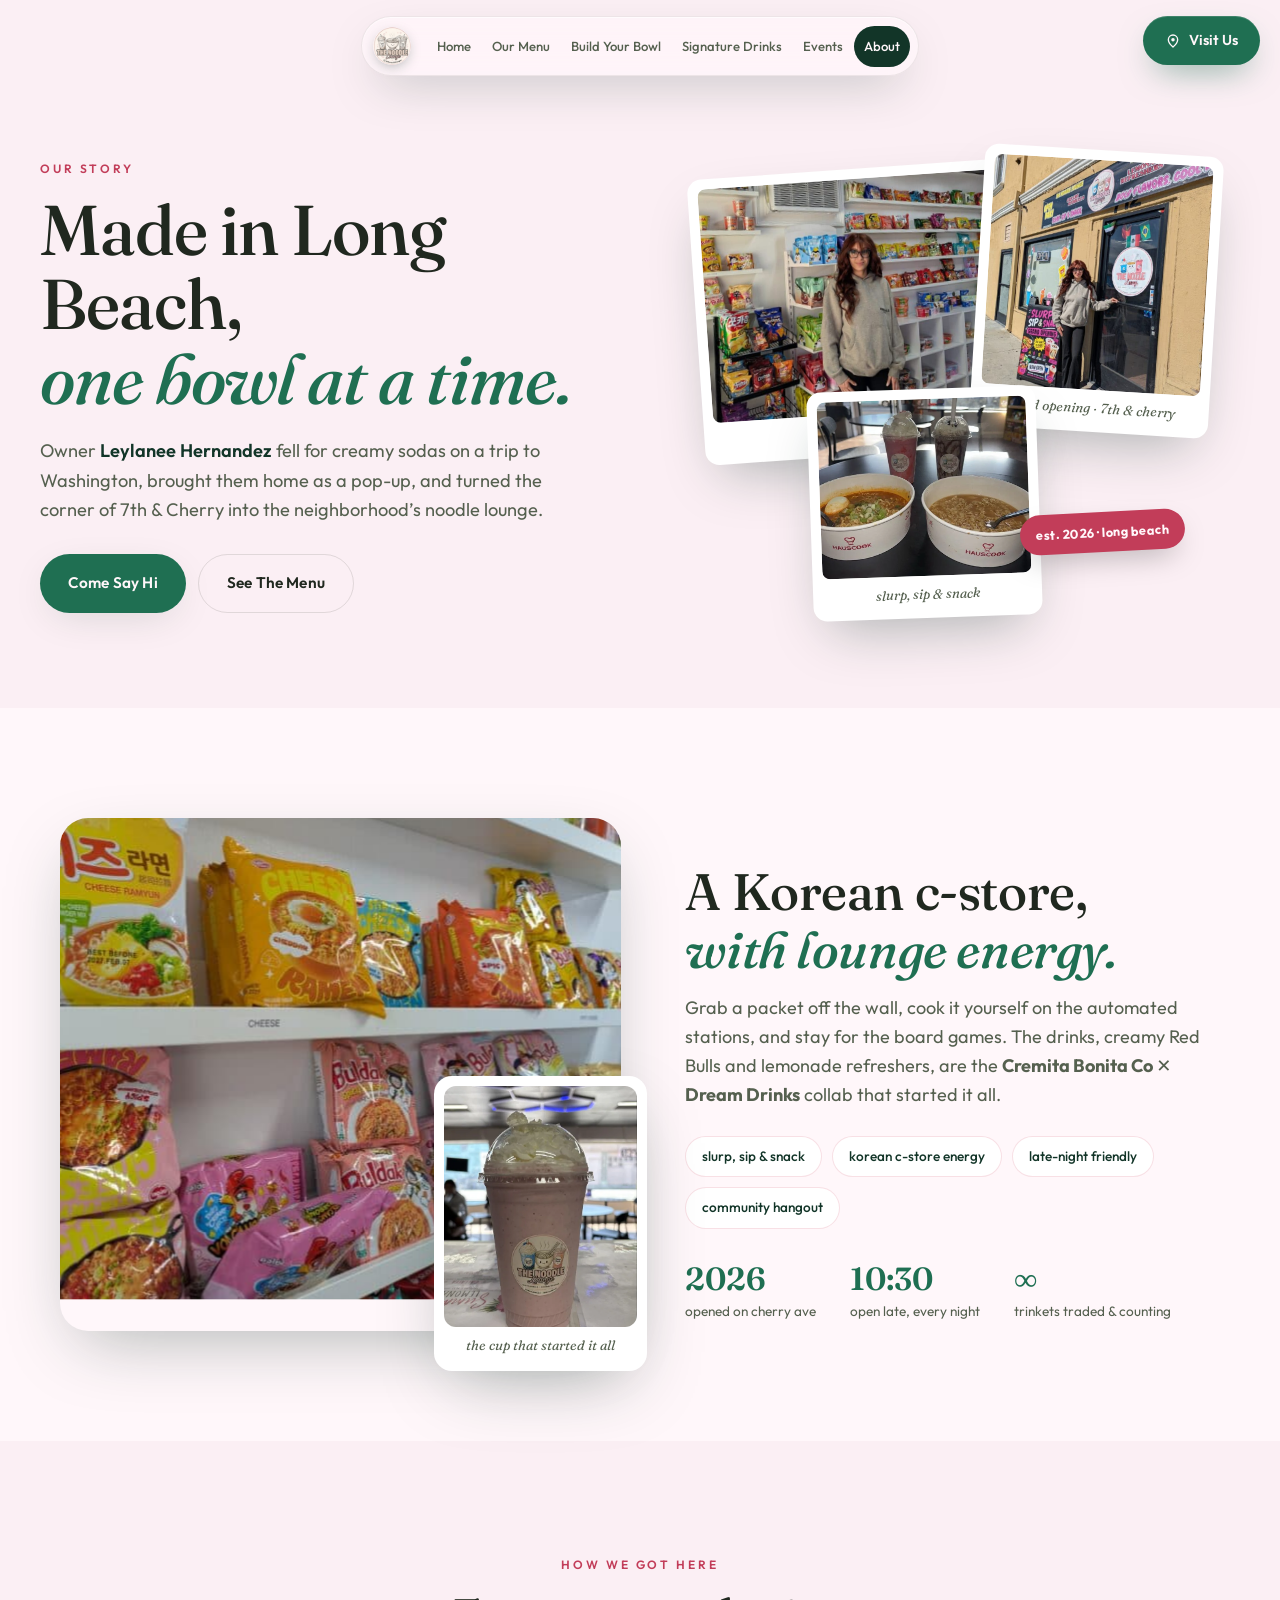
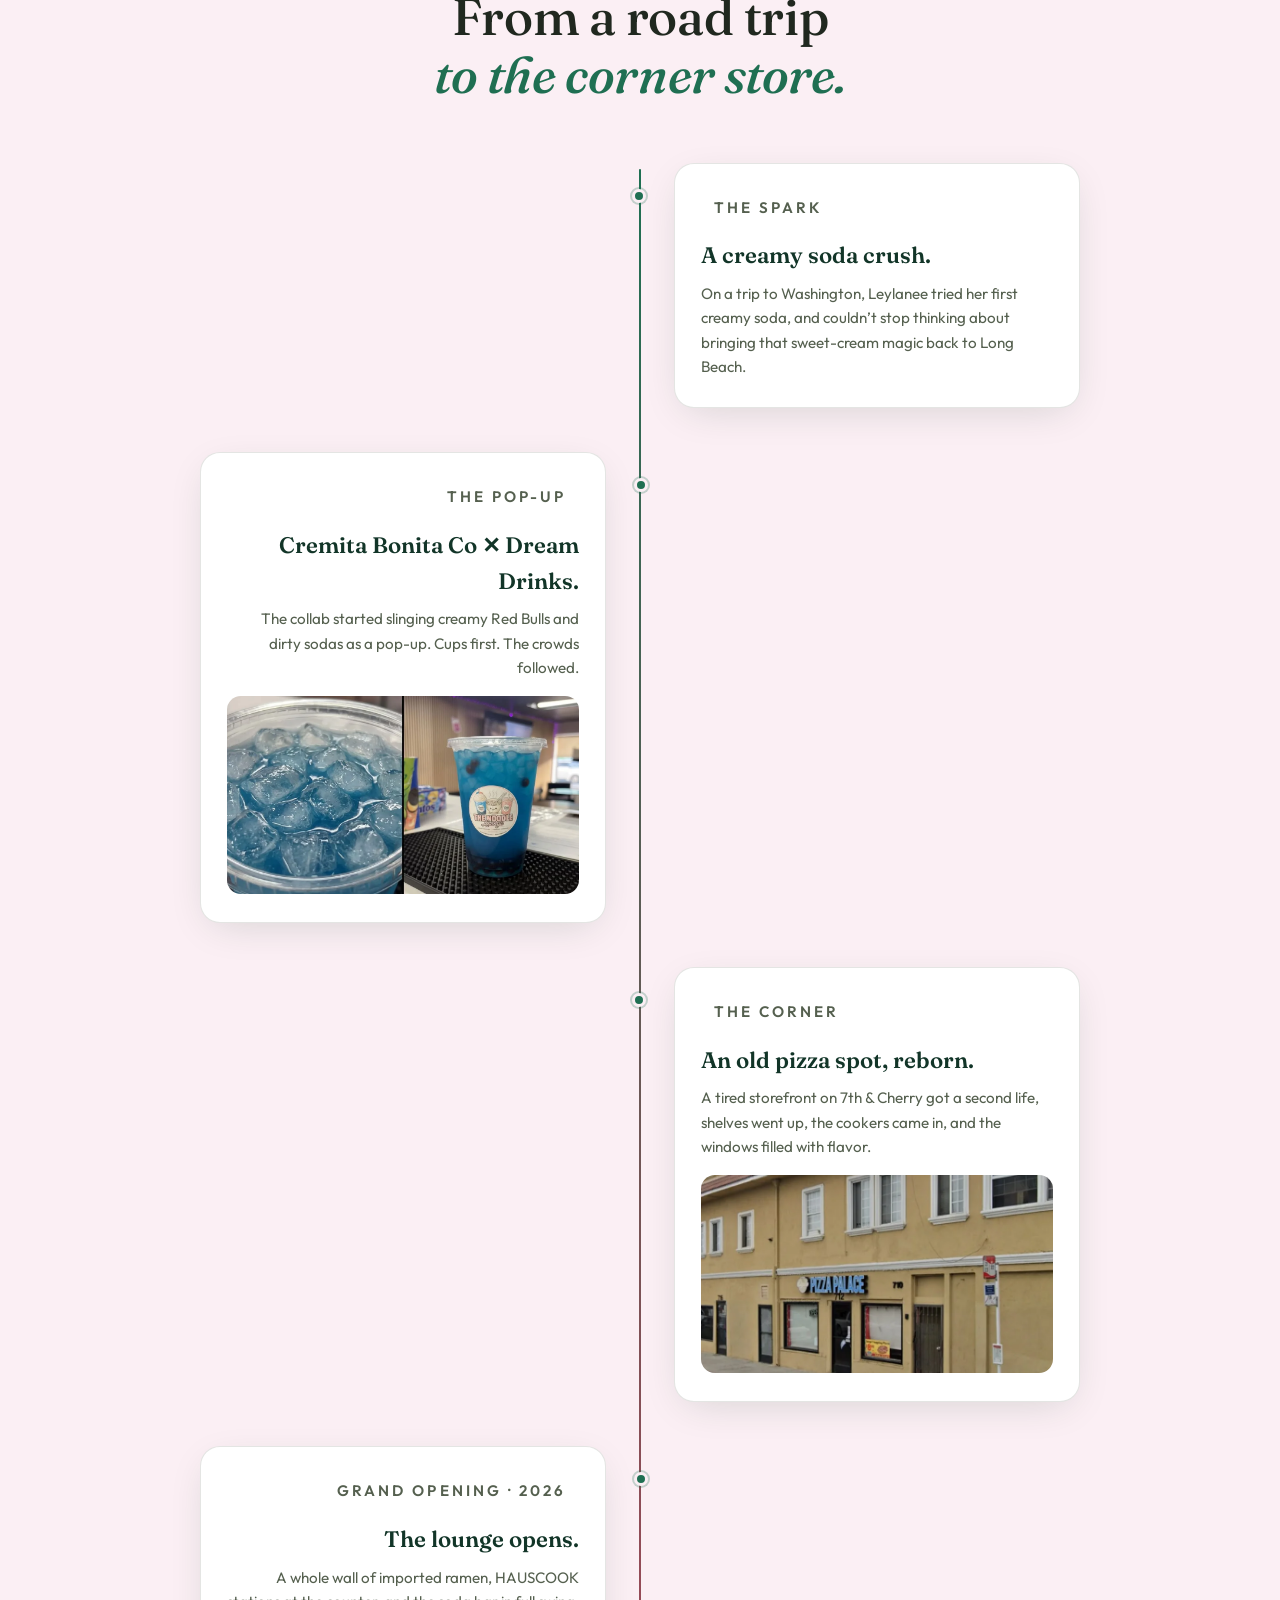
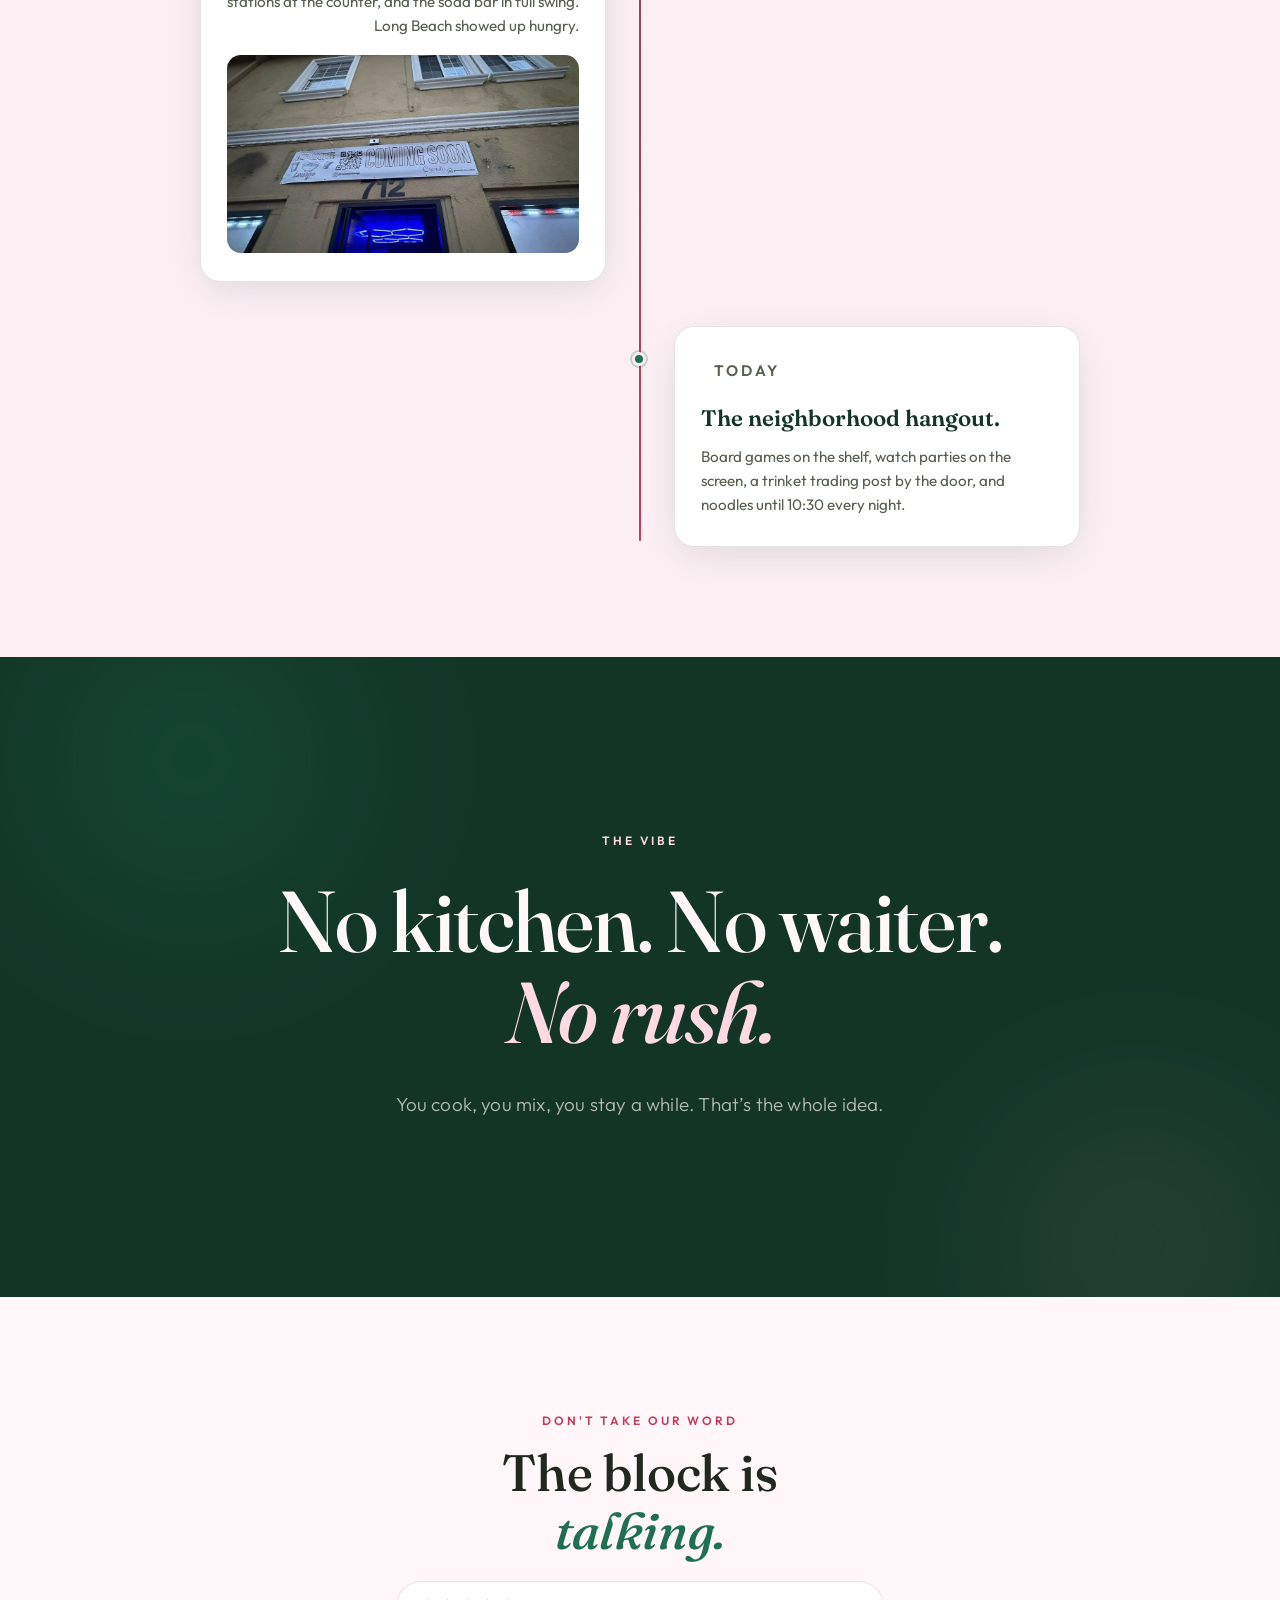
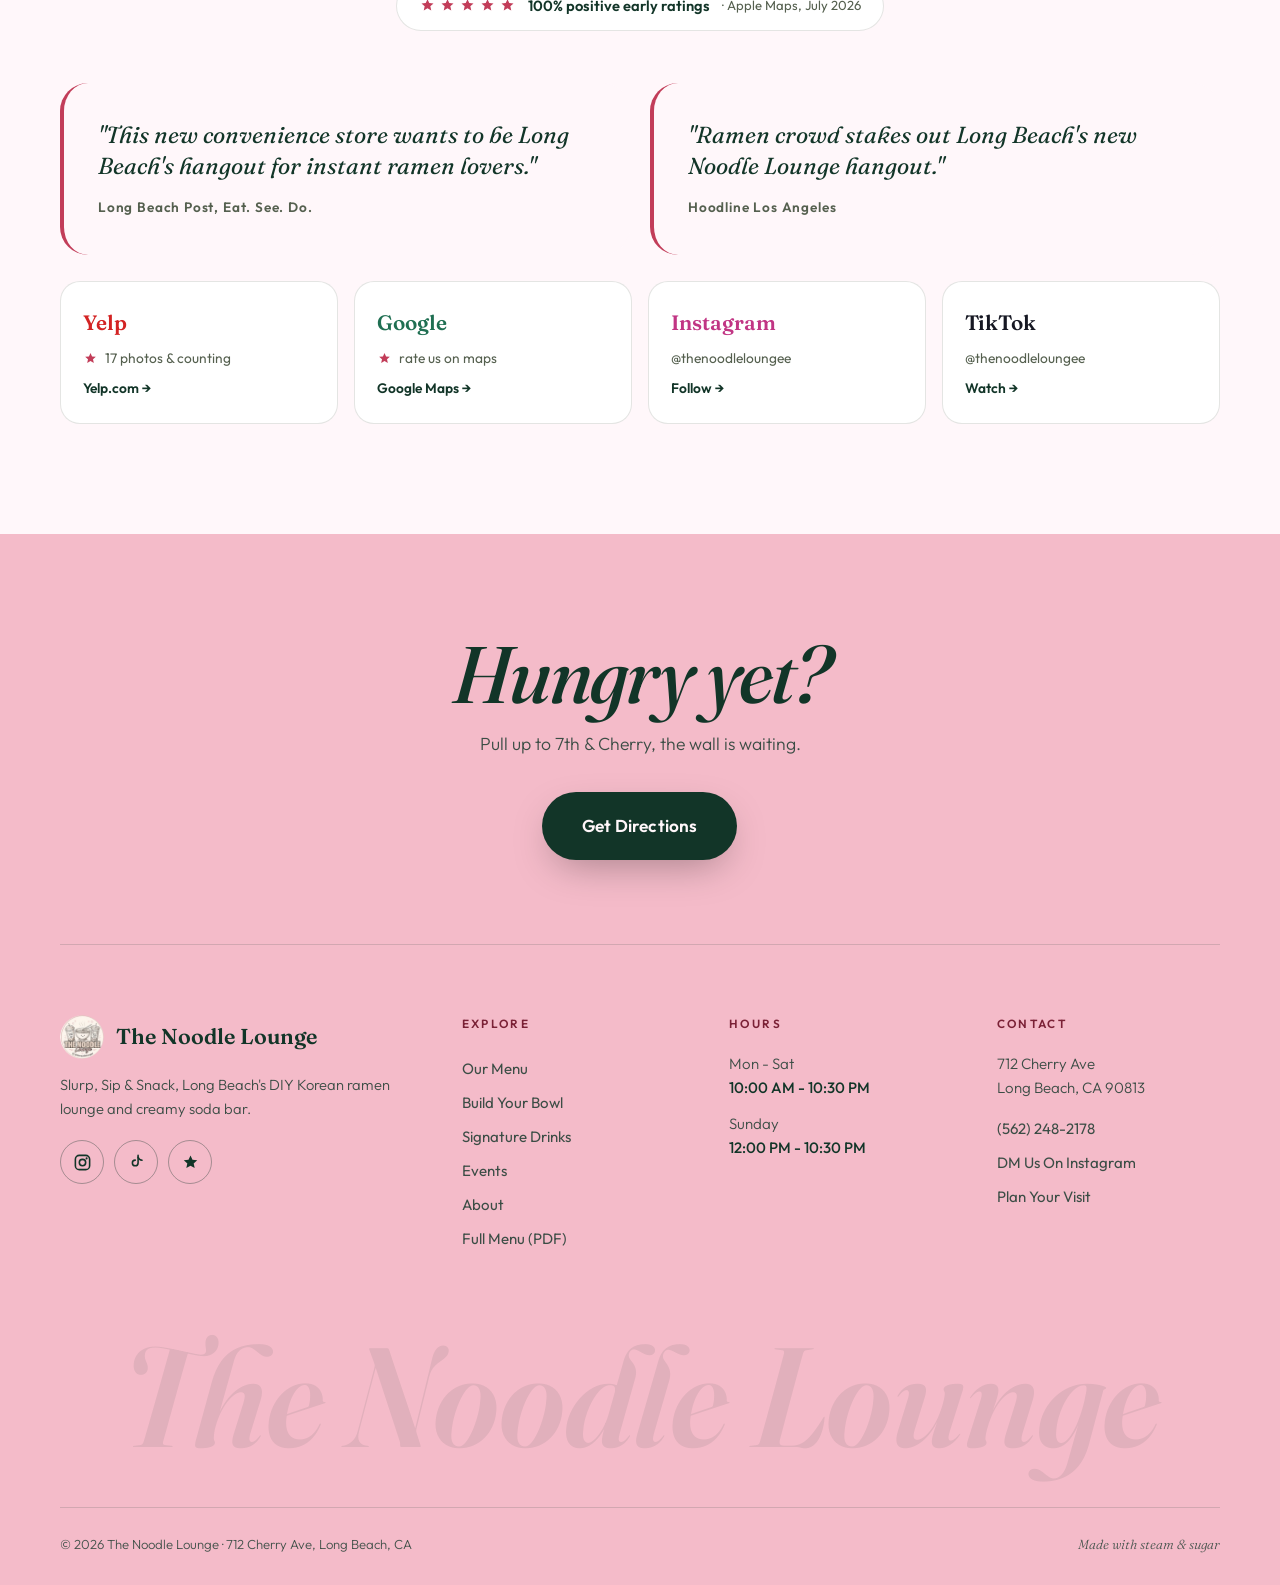
==== commit c1046990: "v61: downloadable full menu (PDF) site-wide - assets/menu/noodle-lounge-menu.pdf added (client's off" ====
--- a/about.html
+++ b/about.html
@@ -98,6 +98,7 @@
   <div class="drawer__foot">
     <p><strong>712 Cherry Ave</strong> &middot; Long Beach, CA</p>
     <p>Mon-Sat 10a-10:30p &middot; Sun 12p-10:30p</p>
+    <p><strong><a href="./assets/menu/noodle-lounge-menu.pdf" target="_blank" rel="noopener" download aria-label="Download the full menu as a PDF" style="display:inline-block;padding:4px 0">Full Menu (PDF)</a></strong></p>
   </div>
 </div>
 
@@ -316,6 +317,7 @@
       <a href="./drinks.html">signature drinks</a>
       <a href="./events.html">events</a>
           <a href="./about.html">about</a>
+      <a href="./assets/menu/noodle-lounge-menu.pdf" target="_blank" rel="noopener" download aria-label="Download the full menu as a PDF">Full Menu (PDF)</a>
     </div>
     <div class="footer__col">
       <h3>hours</h3>
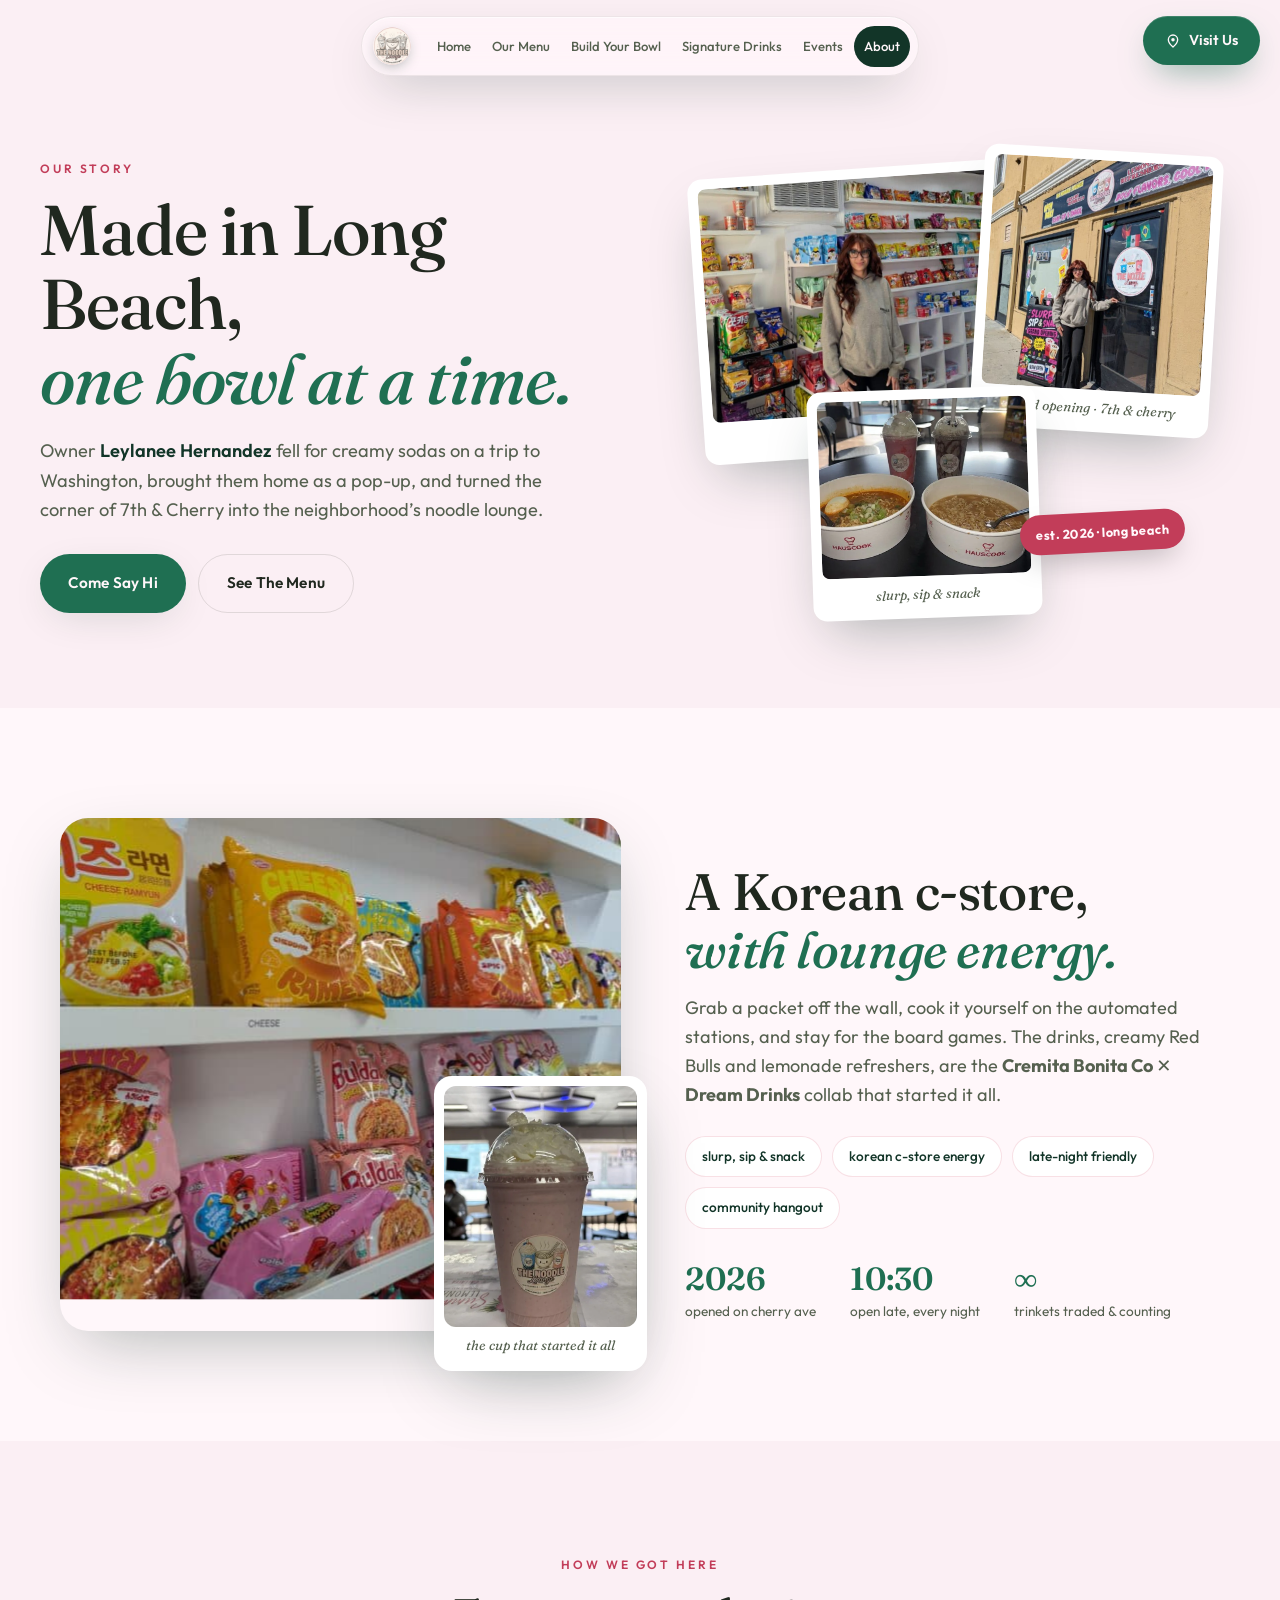
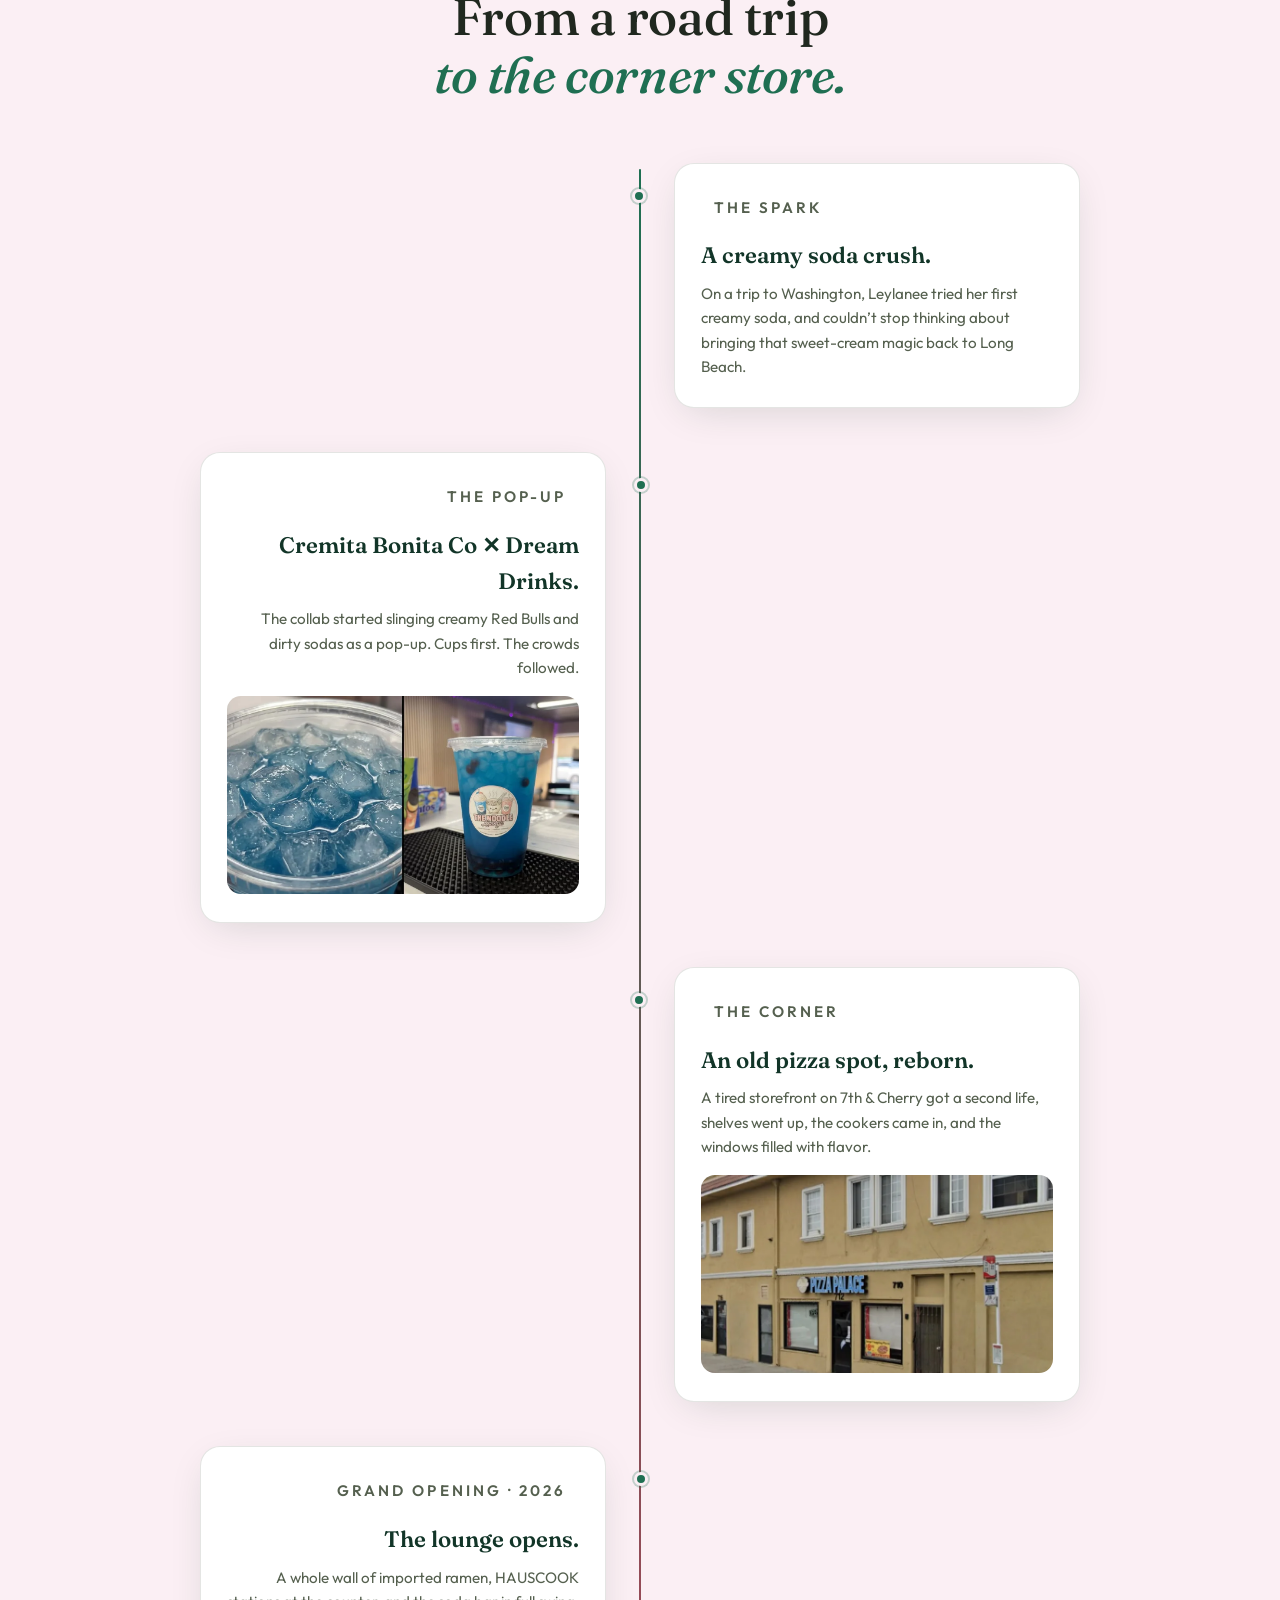
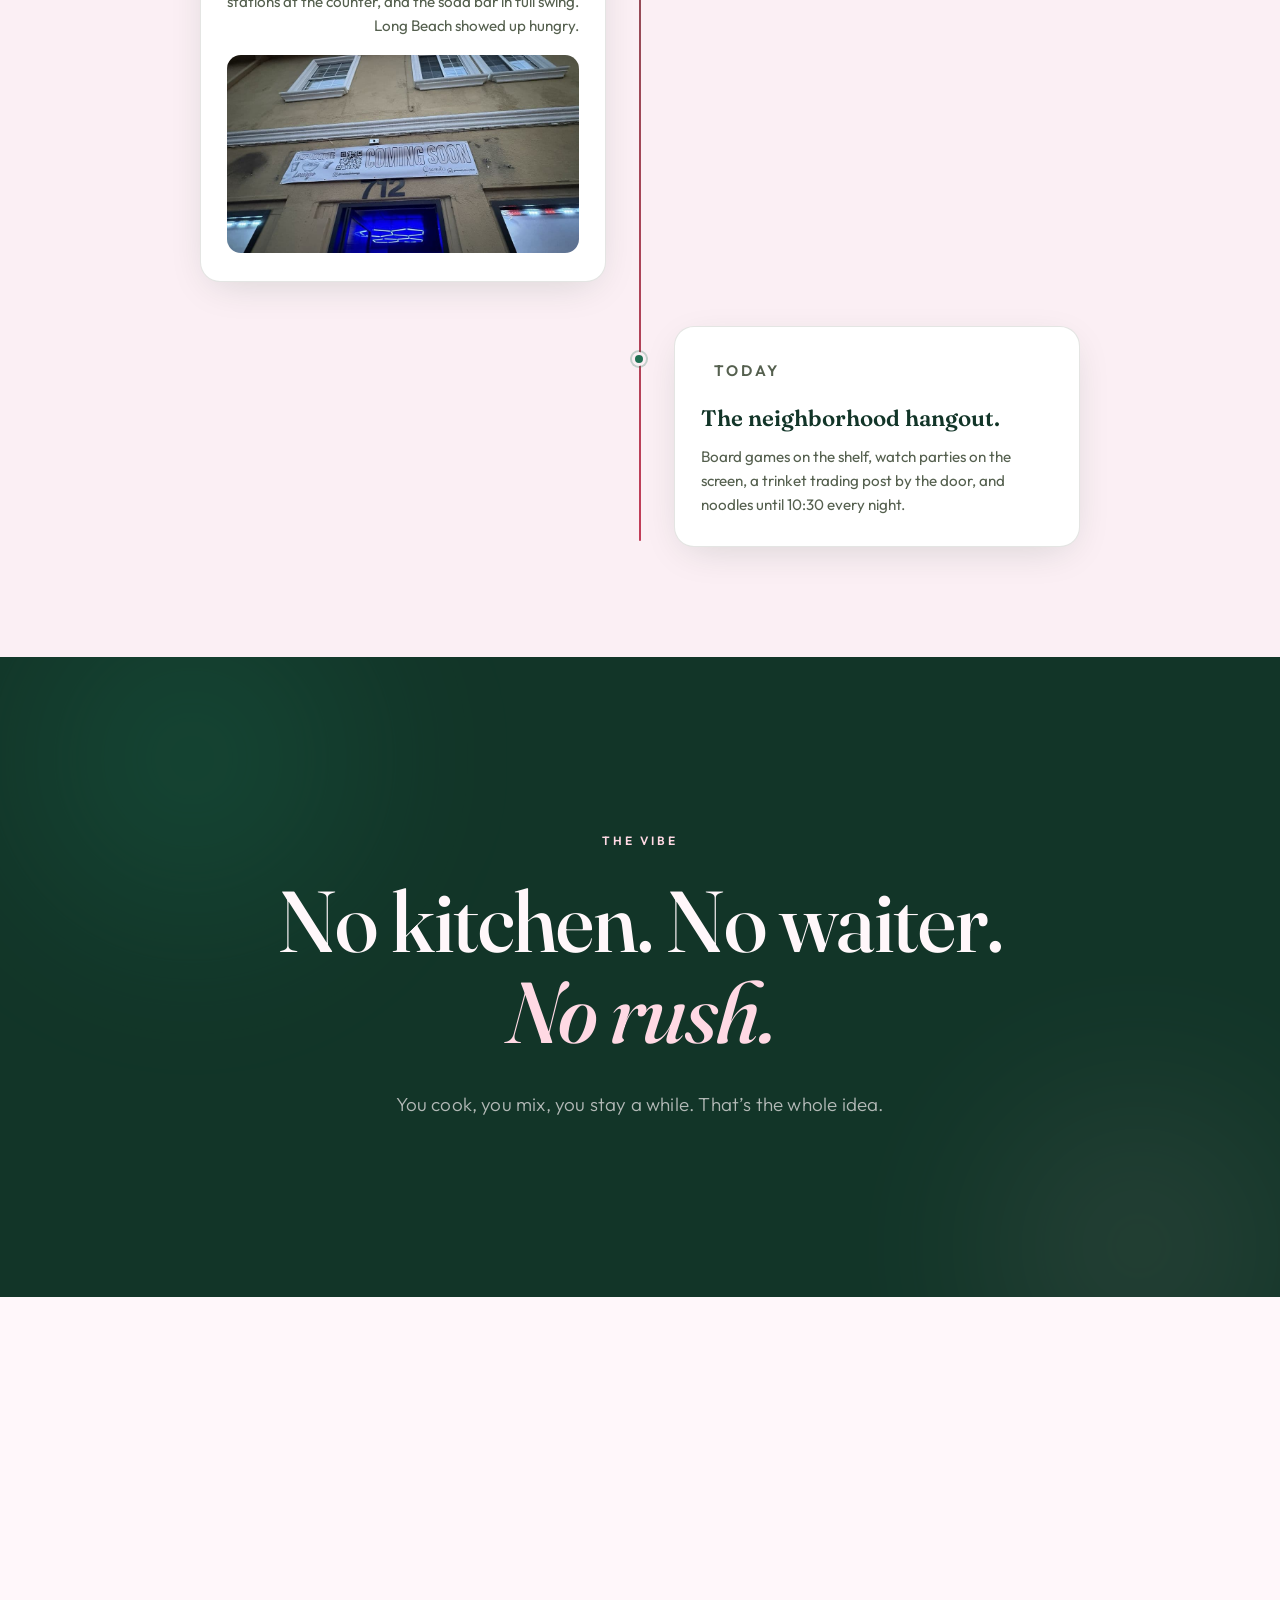
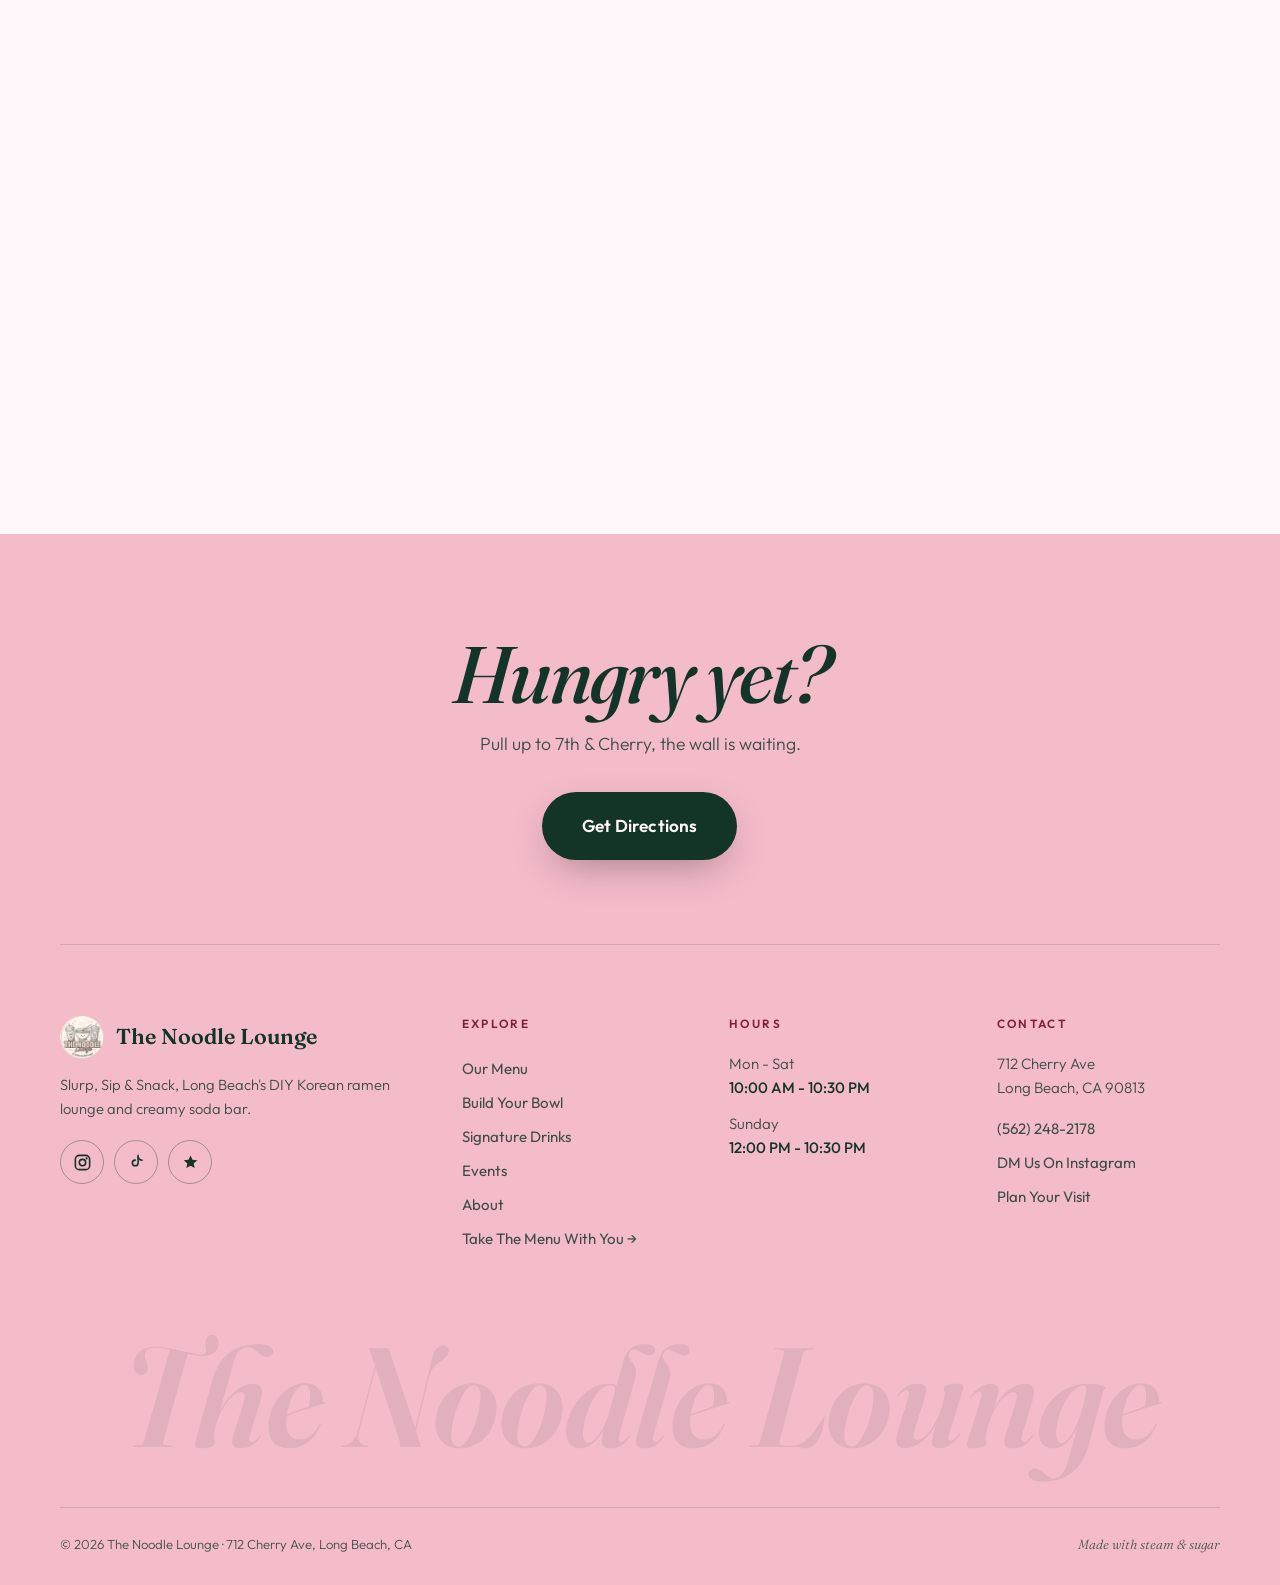
==== commit 71db6e31: "v62: dated menu-PDF filename + distinct per-placement labels Refinements to the already-shipped v61 " ====
--- a/about.html
+++ b/about.html
@@ -98,7 +98,7 @@
   <div class="drawer__foot">
     <p><strong>712 Cherry Ave</strong> &middot; Long Beach, CA</p>
     <p>Mon-Sat 10a-10:30p &middot; Sun 12p-10:30p</p>
-    <p><strong><a href="./assets/menu/noodle-lounge-menu.pdf" target="_blank" rel="noopener" download aria-label="Download the full menu as a PDF" style="display:inline-block;padding:4px 0">Full Menu (PDF)</a></strong></p>
+    <p><strong><a href="./assets/menu/noodle-lounge-menu-jul-2026.pdf" target="_blank" rel="noopener" download aria-label="Download the full menu (PDF)" style="display:inline-block;padding:4px 0">Get the Menu</a></strong></p>
   </div>
 </div>
 
@@ -317,7 +317,7 @@
       <a href="./drinks.html">signature drinks</a>
       <a href="./events.html">events</a>
           <a href="./about.html">about</a>
-      <a href="./assets/menu/noodle-lounge-menu.pdf" target="_blank" rel="noopener" download aria-label="Download the full menu as a PDF">Full Menu (PDF)</a>
+      <a href="./assets/menu/noodle-lounge-menu-jul-2026.pdf" target="_blank" rel="noopener" download aria-label="Download the full menu (PDF)">Take the menu with you →</a>
     </div>
     <div class="footer__col">
       <h3>hours</h3>
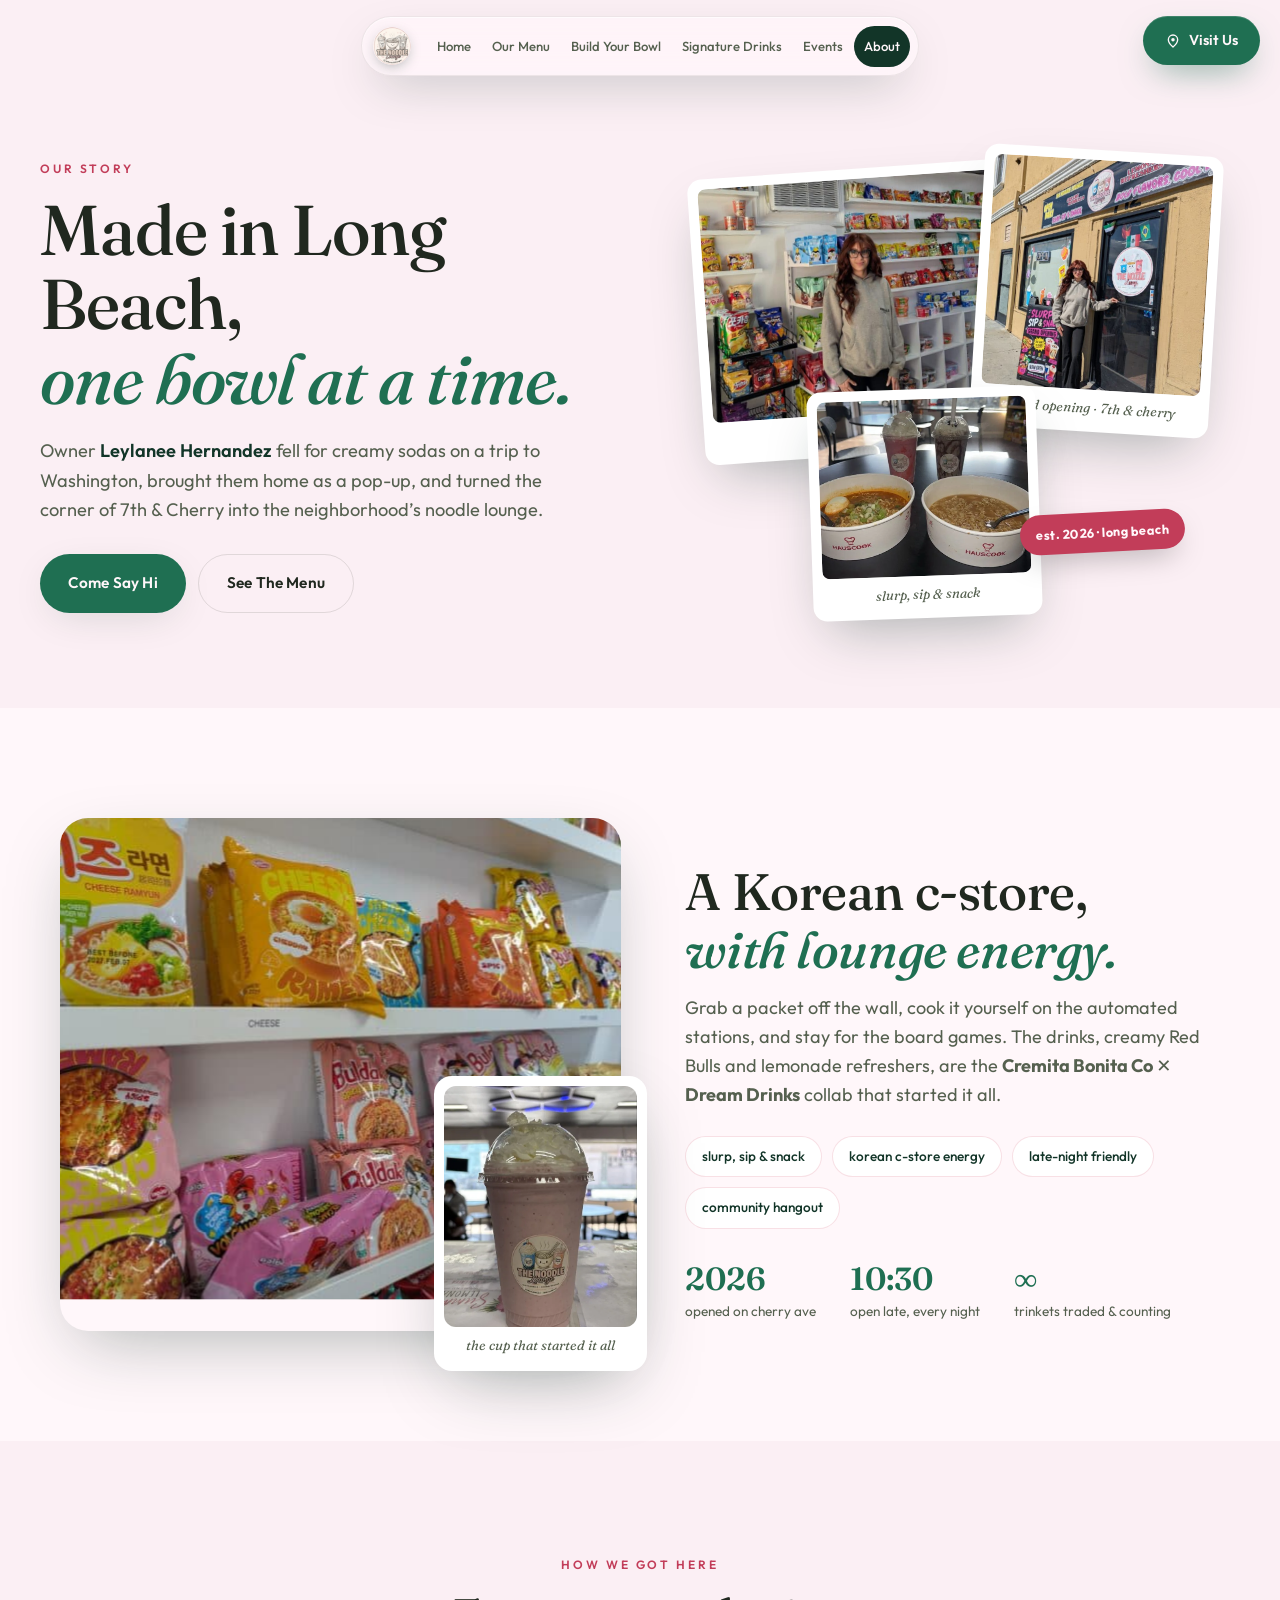
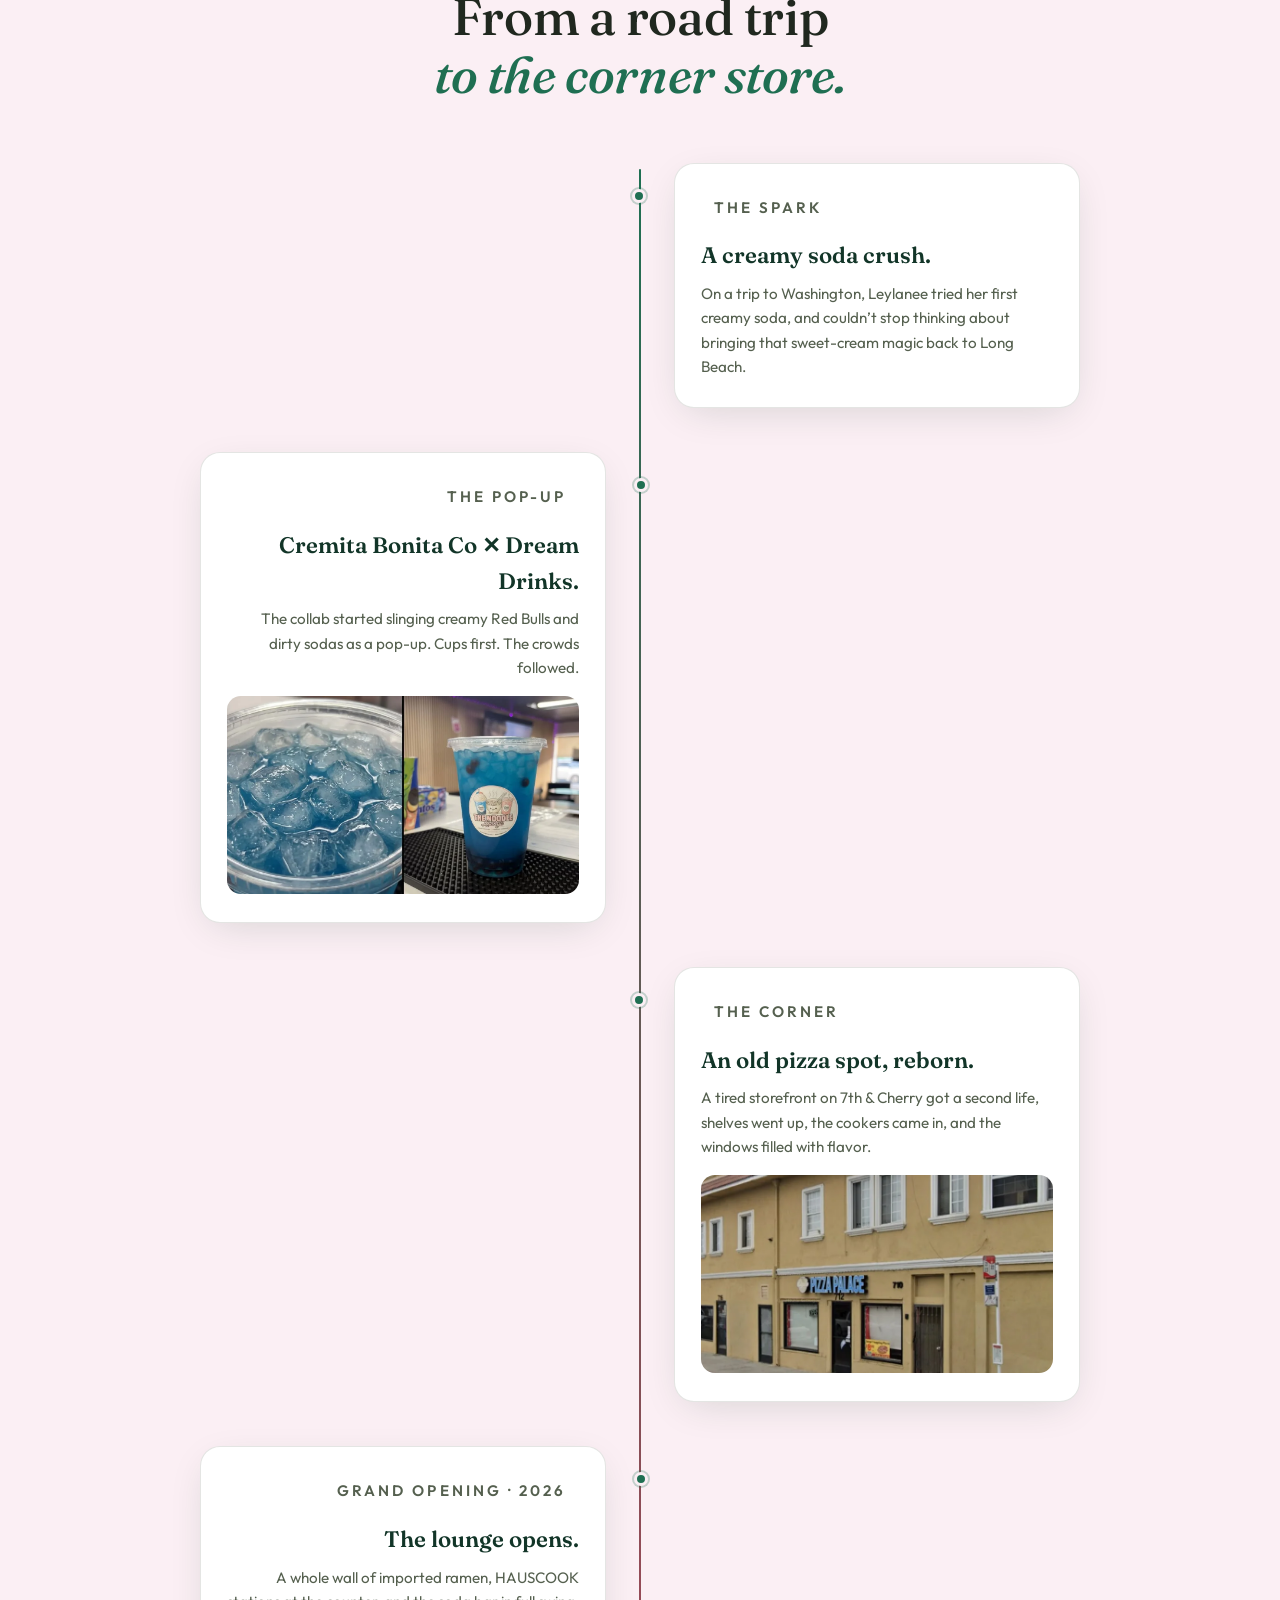
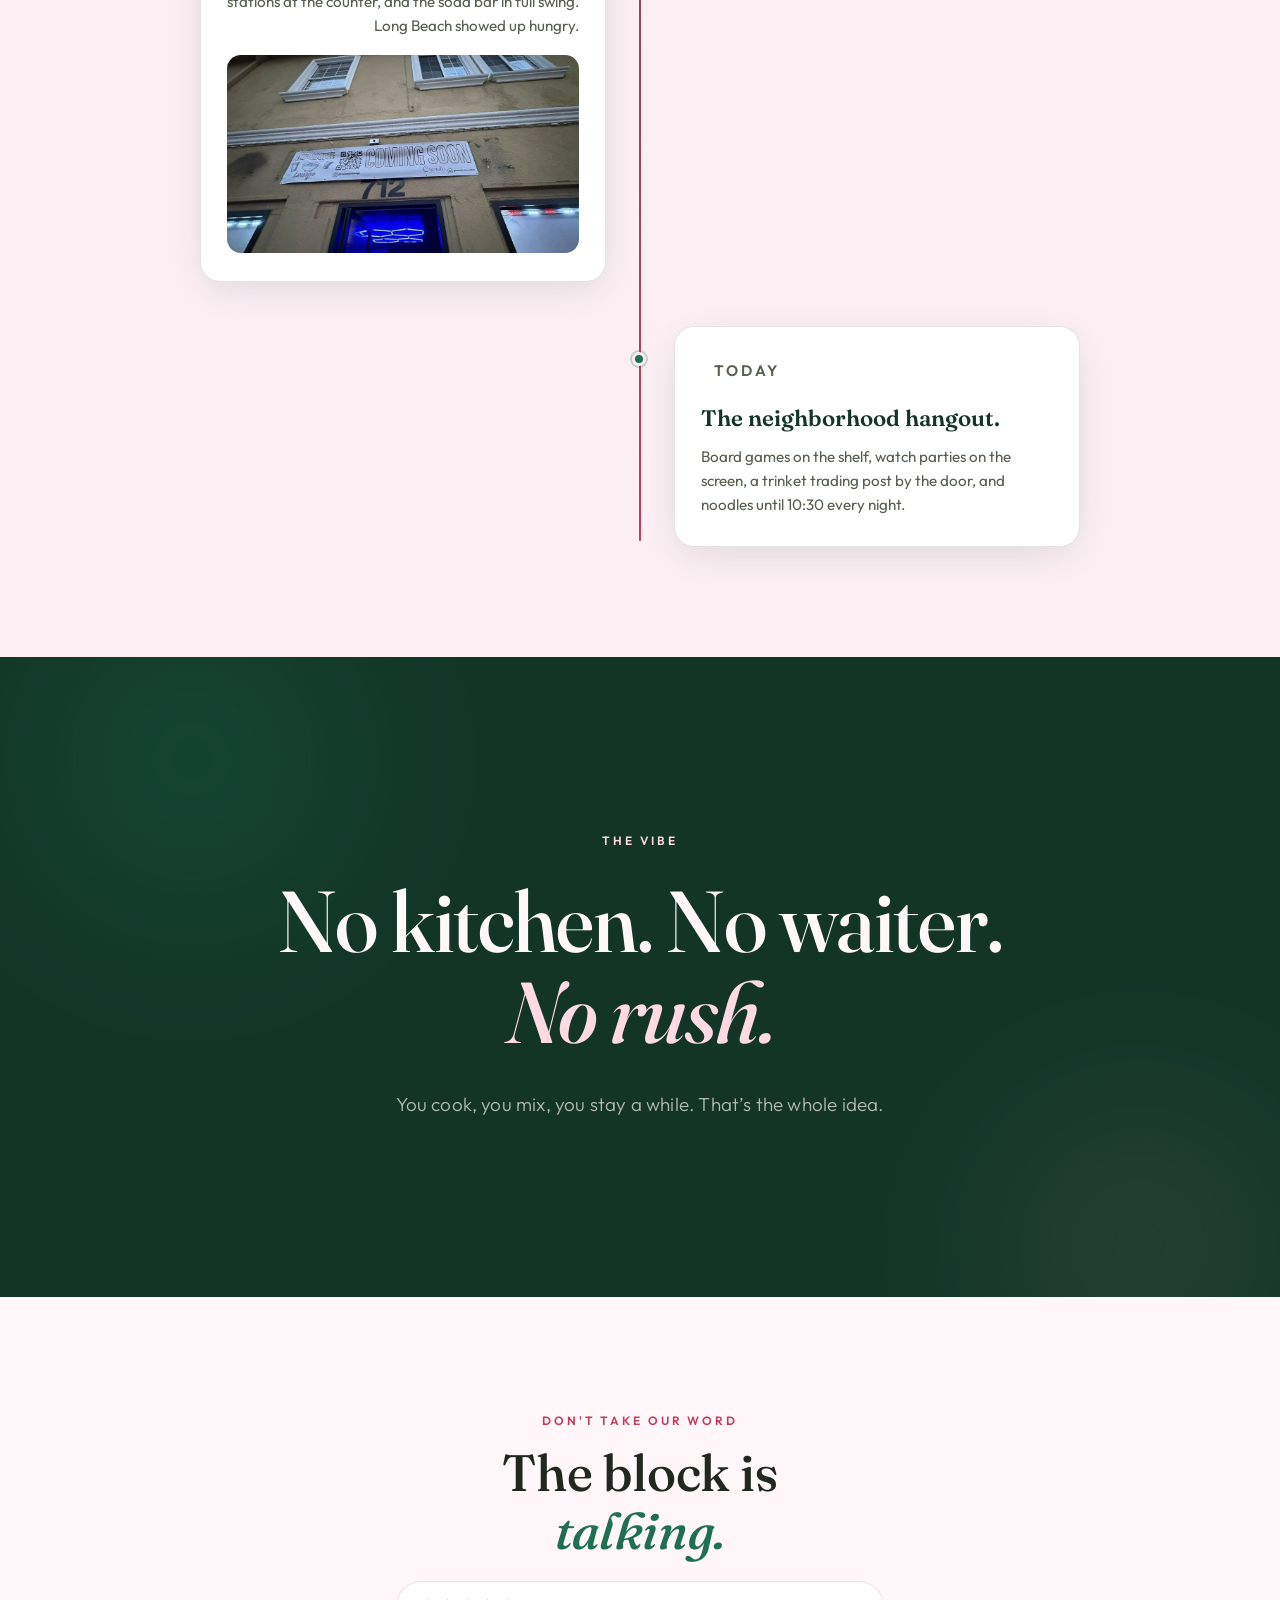
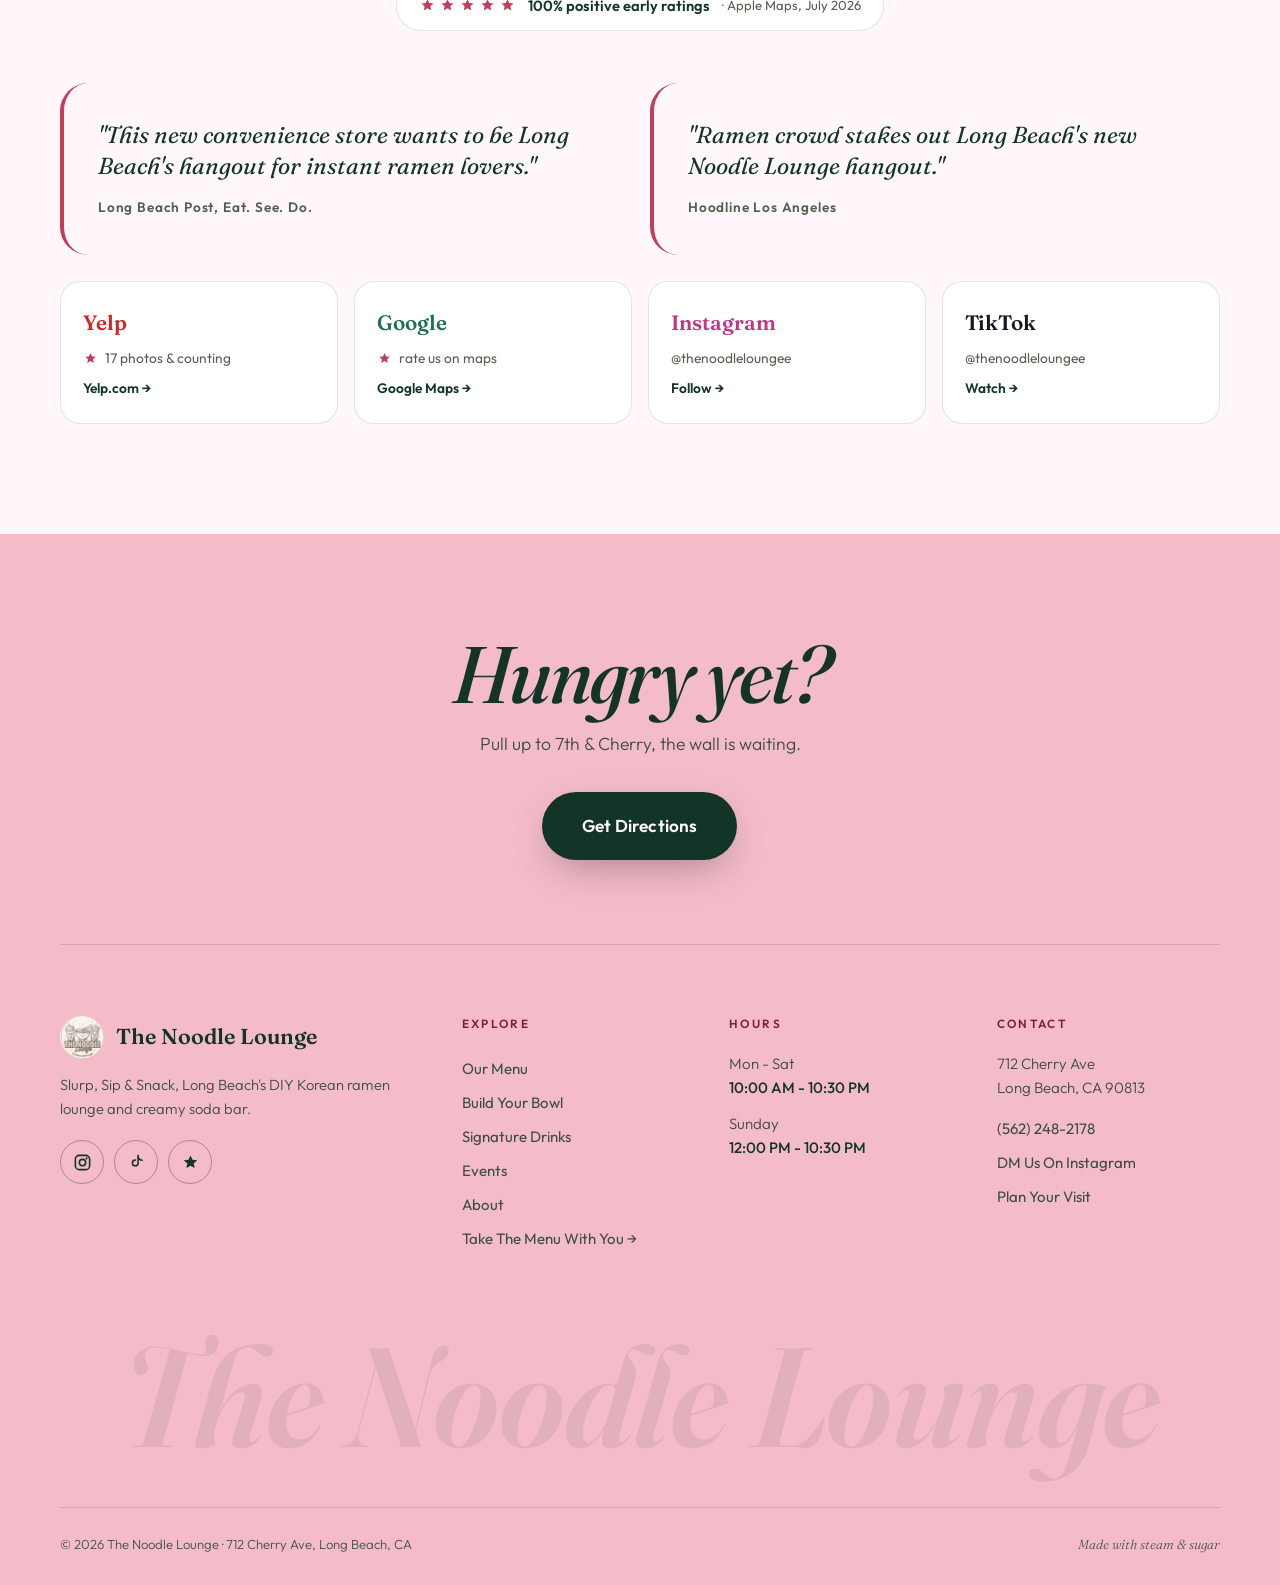
==== commit bf7d3e8f: "v63: menu-hero combo chip stays a single line on phones Client-reported (with screenshots): on mobil" ====
--- a/about.html
+++ b/about.html
@@ -19,7 +19,7 @@
 <link rel="preconnect" href="https://fonts.googleapis.com" />
 <link rel="preconnect" href="https://fonts.gstatic.com" crossorigin />
 <link href="https://fonts.googleapis.com/css2?family=Fraunces:ital,opsz,wght@0,9..144,400;0,9..144,500;0,9..144,600;1,9..144,400;1,9..144,600&family=Outfit:wght@300;400;500;600;700;800&display=swap" rel="stylesheet" />
-<link rel="stylesheet" href="./styles.css?v=60" />
+<link rel="stylesheet" href="./styles.css?v=63" />
 <script>
 /* nl-debug: inert unless ?debug=1 - shows an on-device event timeline */
 var nlDbg=false;try{if(location.search.indexOf("debug=1")>-1)localStorage.nlDebug="1";if(location.search.indexOf("debug=0")>-1)localStorage.removeItem("nlDebug");nlDbg=location.hash==="#debug"||localStorage.nlDebug==="1"}catch(e){}
@@ -340,6 +340,6 @@
 </footer>
 
 <script>setTimeout(function(){if(!window.__nlBoot){document.body.classList.add("hero-live");document.body.classList.add("is-static");document.documentElement.classList.add("nl-rescue");}},1600);</script>
-<script src="./main.js?v=60" defer></script>
+<script src="./main.js?v=63" defer></script>
 </body>
 </html>
--- a/styles.css
+++ b/styles.css
@@ -1958,6 +1958,9 @@
   .menunav a{padding:11px 14px;font-size:.82rem;gap:6px}
   .menunav a svg{width:14px;height:14px}
   .phstack{width:min(86%,320px);margin:0 auto}
+  /* the combo chip must stay a single-line badge on phones - wrapped it
+     collides with the accent photo (client-reported) */
+  .phstack__chip{white-space:nowrap;font-size:clamp(.58rem,3vw,.86rem);padding:8px 13px}
   .proof__quotes{grid-template-columns:1fr}
   .footer__grid{grid-template-columns:1fr 1fr;gap:34px}
   .footer__base{justify-content:center;text-align:center}
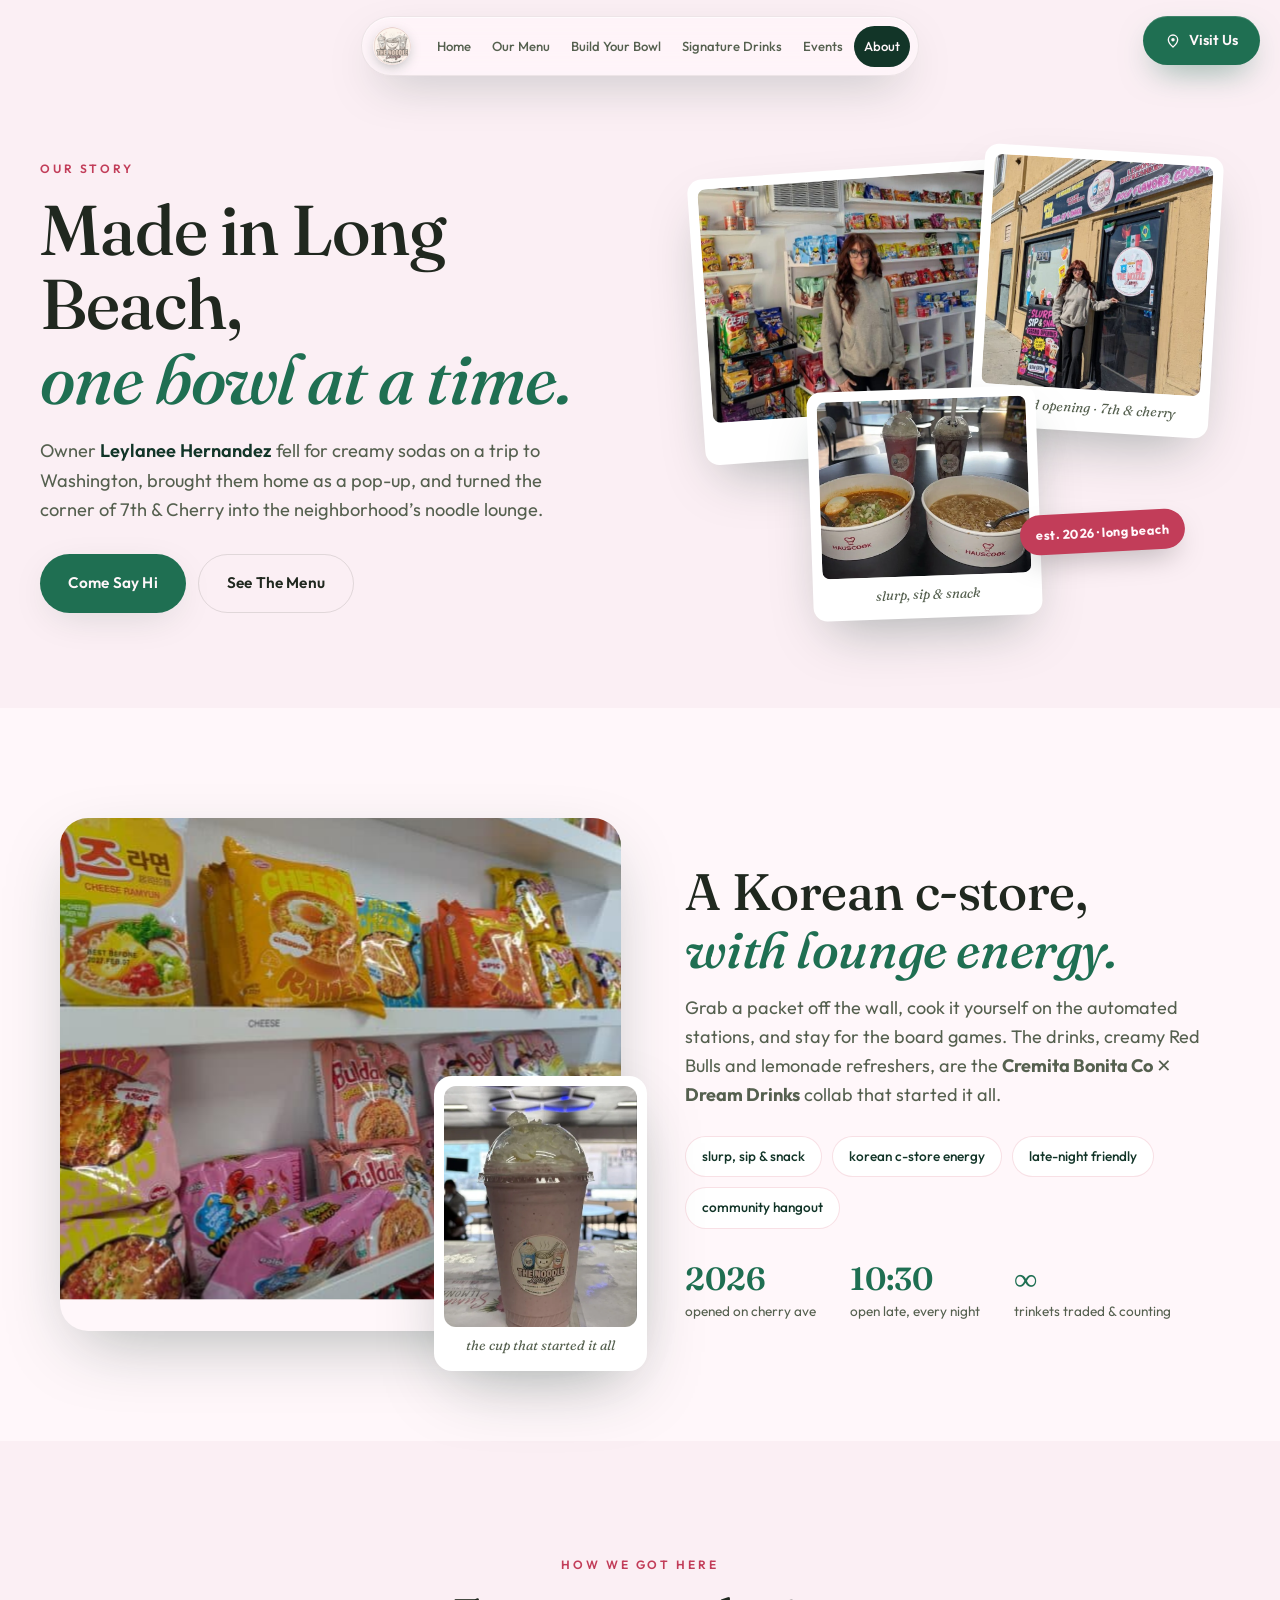
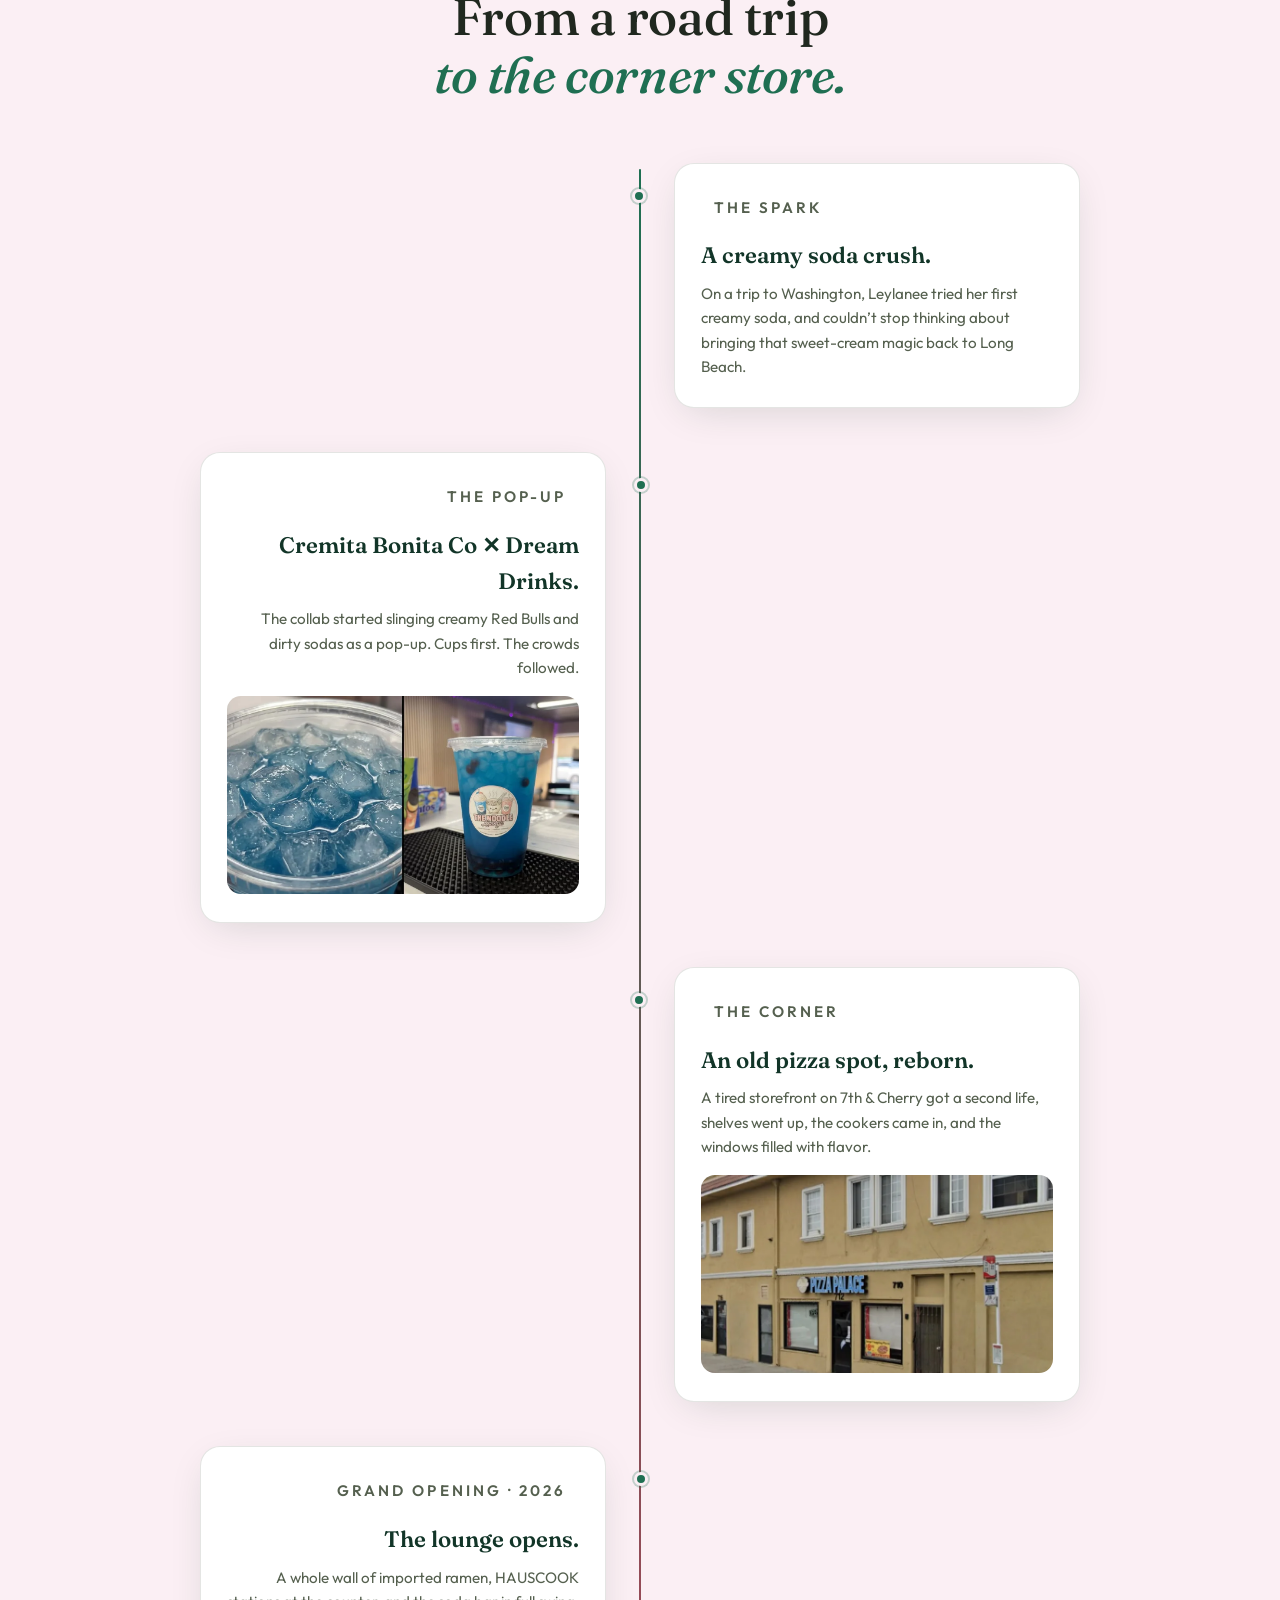
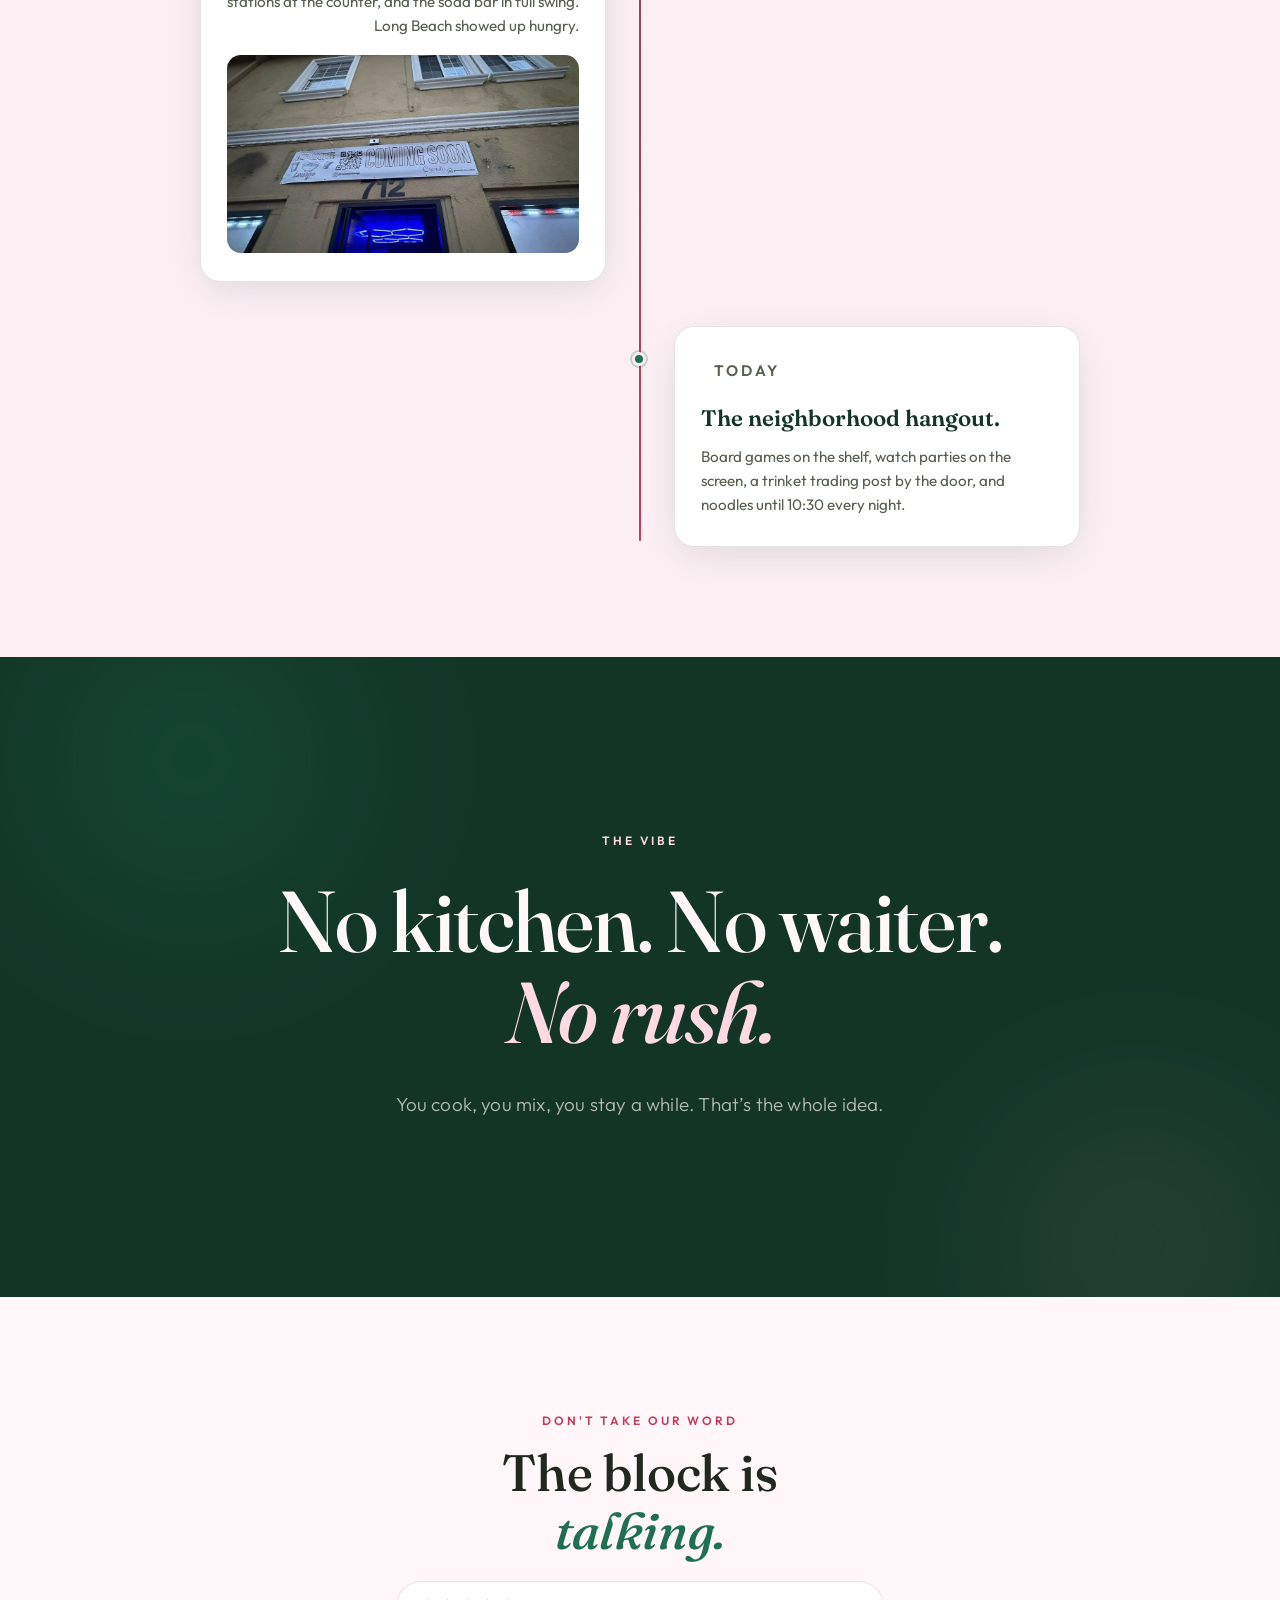
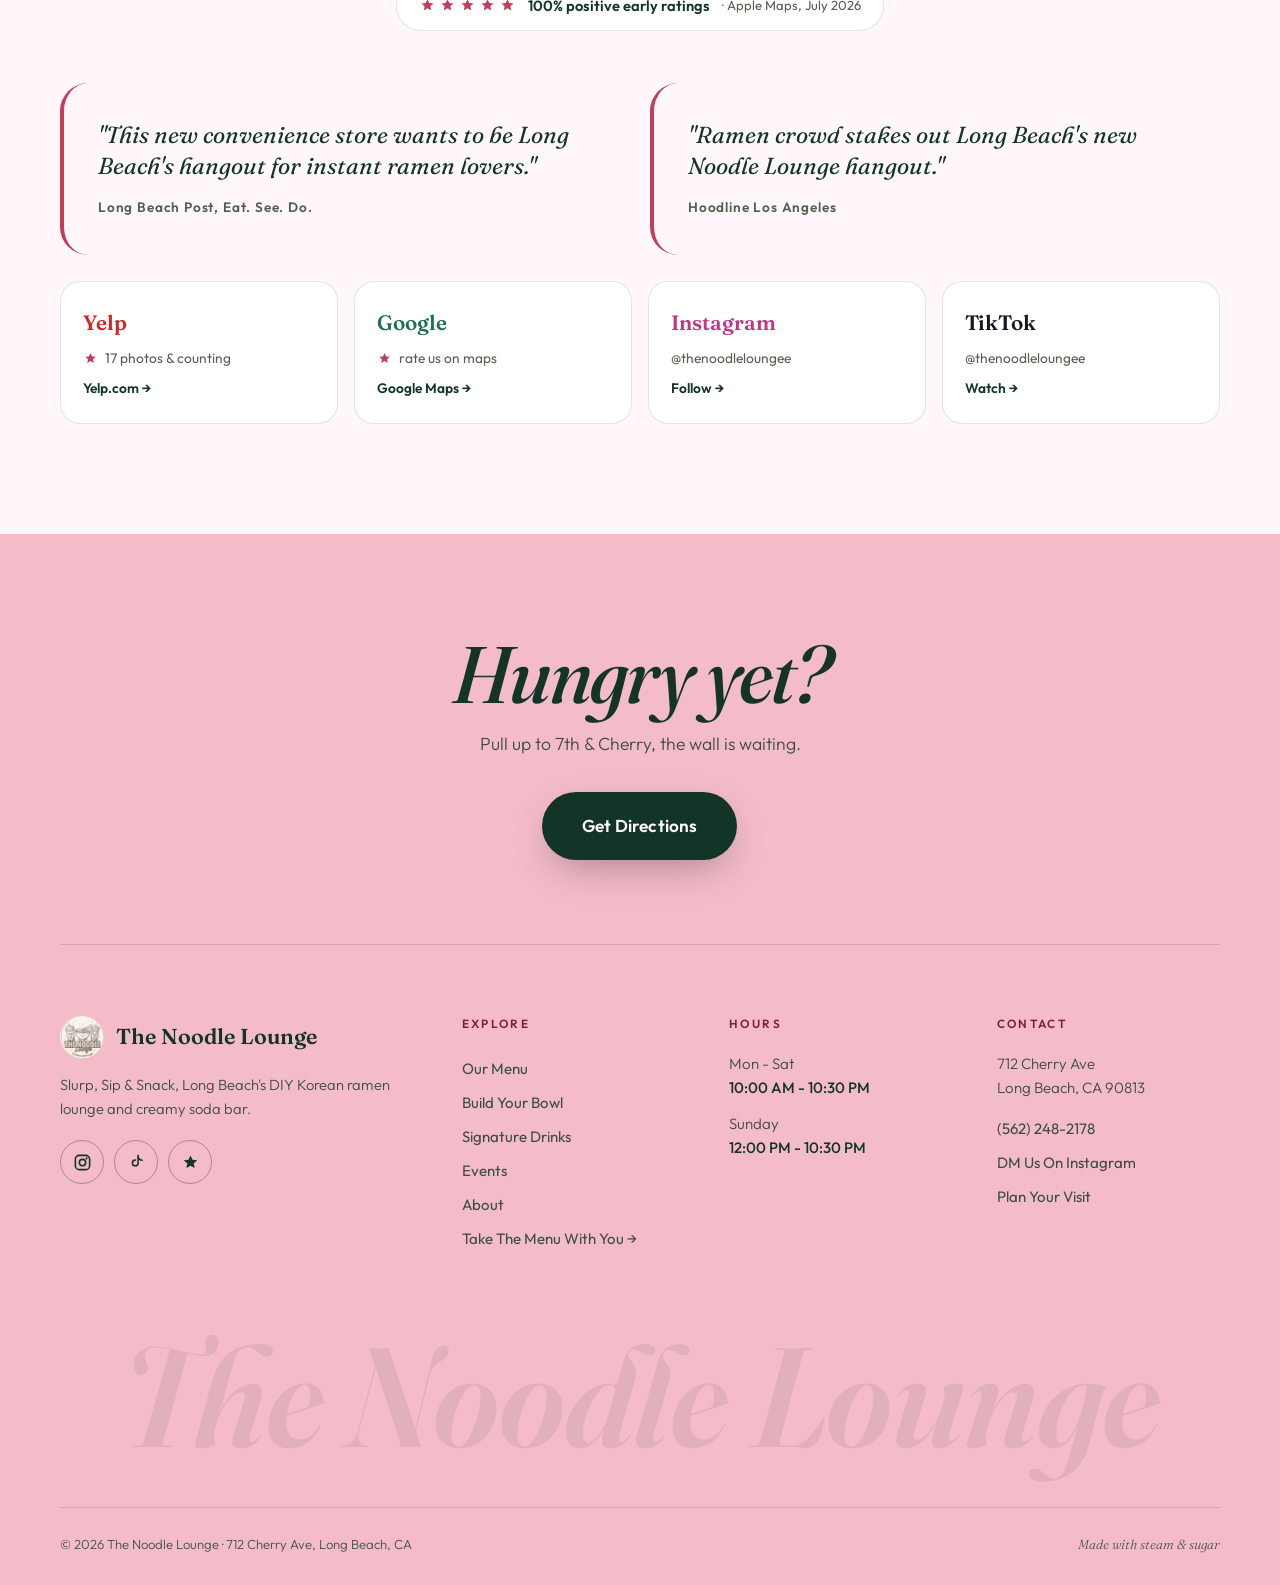
==== commit 9857ba2a: "Migrate to www.thenoodlelounge.com, fix Directions links, harden dcard badge - Domain: all 31 absolu" ====
--- a/about.html
+++ b/about.html
@@ -7,11 +7,11 @@
 <title>about · the noodle lounge · from a dirty-soda pop-up to the neighborhood lounge</title>
 <meta name="description" content="Owner Leylanee Hernandez turned a creamy-soda pop-up into a Korean convenience-store-inspired hangout on 7th & Cherry in Long Beach." />
 <meta name="theme-color" content="#F4BBC9" />
-<link rel="canonical" href="https://the-noodle.vercel.app/about" />
+<link rel="canonical" href="https://www.thenoodlelounge.com/about" />
 <meta property="og:title" content="about · the noodle lounge · from a dirty-soda pop-up to the neighborhood lounge" />
 <meta property="og:description" content="Owner Leylanee Hernandez turned a creamy-soda pop-up into a Korean convenience-store-inspired hangout on 7th & Cherry in Long Beach." />
-<meta property="og:image" content="https://the-noodle.vercel.app/assets/img/og-card.jpg" />
-<meta property="og:url" content="https://the-noodle.vercel.app/about" />
+<meta property="og:image" content="https://www.thenoodlelounge.com/assets/img/og-card.jpg" />
+<meta property="og:url" content="https://www.thenoodlelounge.com/about" />
 <meta name="twitter:card" content="summary_large_image" />
 <link rel="icon" type="image/png" sizes="64x64" href="./assets/img/favicon-32.png" />
 <link rel="apple-touch-icon" href="./assets/img/apple-touch-icon.png" />
@@ -19,7 +19,7 @@
 <link rel="preconnect" href="https://fonts.googleapis.com" />
 <link rel="preconnect" href="https://fonts.gstatic.com" crossorigin />
 <link href="https://fonts.googleapis.com/css2?family=Fraunces:ital,opsz,wght@0,9..144,400;0,9..144,500;0,9..144,600;1,9..144,400;1,9..144,600&family=Outfit:wght@300;400;500;600;700;800&display=swap" rel="stylesheet" />
-<link rel="stylesheet" href="./styles.css?v=63" />
+<link rel="stylesheet" href="./styles.css?v=67" />
 <script>
 /* nl-debug: inert unless ?debug=1 - shows an on-device event timeline */
 var nlDbg=false;try{if(location.search.indexOf("debug=1")>-1)localStorage.nlDebug="1";if(location.search.indexOf("debug=0")>-1)localStorage.removeItem("nlDebug");nlDbg=location.hash==="#debug"||localStorage.nlDebug==="1"}catch(e){}
@@ -274,7 +274,7 @@
       <span class="plat__stars"><svg viewBox="0 0 24 24" aria-hidden="true"><path d="m12 3 2.5 5.6 6 .6-4.5 4 1.3 5.9L12 16l-5.3 3.1L8 13.2l-4.5-4 6-.6L12 3Z" fill="currentColor"/></svg> 17 photos &amp; counting</span>
       <span class="plat__cta">Yelp.com →</span>
     </a>
-    <a class="plat" href="https://www.google.com/maps/place/The+Noodle+Lounge/@33.7755587,-118.1675343,17z" target="_blank" rel="noopener">
+    <a class="plat" href="https://www.google.com/maps/search/?api=1&amp;query=The%20Noodle%20Lounge%20712%20Cherry%20Ave%20Long%20Beach%20CA" target="_blank" rel="noopener">
       <span class="plat__name" style="--pc:#1F6F52">Google</span>
       <span class="plat__stars"><svg viewBox="0 0 24 24" aria-hidden="true"><path d="m12 3 2.5 5.6 6 .6-4.5 4 1.3 5.9L12 16l-5.3 3.1L8 13.2l-4.5-4 6-.6L12 3Z" fill="currentColor"/></svg> rate us on maps</span>
       <span class="plat__cta">Google Maps →</span>
@@ -297,7 +297,7 @@
     <h2 class="tsplit">Hungry yet?</h2>
     <p>Pull up to 7th &amp; Cherry, the wall is waiting.</p>
     <div class="footer__ctaRow">
-      <a class="btn btn--cream btn--big" href="https://www.google.com/maps/place/The+Noodle+Lounge/@33.7755587,-118.1675343,17z" target="_blank" rel="noopener" data-magnetic>get directions</a>
+      <a class="btn btn--cream btn--big" href="https://www.google.com/maps/search/?api=1&amp;query=The%20Noodle%20Lounge%20712%20Cherry%20Ave%20Long%20Beach%20CA" target="_blank" rel="noopener" data-magnetic>get directions</a>
     </div>
   </div>
   <div class="footer__grid">
@@ -340,6 +340,6 @@
 </footer>
 
 <script>setTimeout(function(){if(!window.__nlBoot){document.body.classList.add("hero-live");document.body.classList.add("is-static");document.documentElement.classList.add("nl-rescue");}},1600);</script>
-<script src="./main.js?v=63" defer></script>
+<script src="./main.js?v=67" defer></script>
 </body>
 </html>
--- a/styles.css
+++ b/styles.css
@@ -79,7 +79,6 @@
 .sr-only{position:absolute;width:1px;height:1px;padding:0;margin:-1px;overflow:hidden;clip:rect(0 0 0 0);white-space:nowrap;border:0}
 
 /* ---------- cross-document page transitions ---------- */
-@view-transition{navigation:auto}
 @keyframes vt-out{to{opacity:0;transform:translateY(-14px)}}
 @keyframes vt-in{from{opacity:0;transform:translateY(18px)}}
 ::view-transition-old(root){animation:vt-out .3s ease forwards}
@@ -578,7 +577,7 @@
   will-change:transform,opacity;
   transform:translateY(-50%);
 }
-.dcard__media{position:relative;overflow:hidden;aspect-ratio:1}
+.dcard__media{position:relative;overflow:hidden;aspect-ratio:1;clip-path:inset(0)}
 .dcard__media img{width:100%;height:100%;object-fit:cover;object-position:50% 62%}
 .dcard__media::after{
   content:"";position:absolute;inset:0;
@@ -587,7 +586,7 @@
   transition:none;pointer-events:none;
 }
 .dcard__badge{
-  position:absolute;top:12px;left:12px;z-index:2;
+  position:absolute;top:12px;left:12px;z-index:2;max-width:calc(100% - 24px);white-space:nowrap;overflow:hidden;text-overflow:ellipsis;
   background:var(--tint,#7FB3D9);color:var(--pine);
   font-weight:600;font-size:.68rem;letter-spacing:.08em;text-transform:uppercase;
   padding:5px 12px;border-radius:var(--r-pill);box-shadow:0 6px 18px -6px rgba(0,0,0,.3);
@@ -1782,6 +1781,7 @@
   .mcat,.mcat--flip{grid-template-columns:1fr}
   .mcat--flip .mcat__media{order:0}
   .mcat__media{min-height:220px;aspect-ratio:16/7}
+  .mcat--tall .mcat__media{aspect-ratio:1/1}
   .mcat__body{padding:26px 24px 30px}
   .phero__panel{grid-template-columns:1fr;padding:60px 7vw 54px;text-align:center}
   .phero__fig{width:min(70%,280px)}
@@ -1960,7 +1960,7 @@
   .phstack{width:min(86%,320px);margin:0 auto}
   /* the combo chip must stay a single-line badge on phones - wrapped it
      collides with the accent photo (client-reported) */
-  .phstack__chip{white-space:nowrap;font-size:clamp(.58rem,3vw,.86rem);padding:8px 13px}
+  .phstack__chip{white-space:nowrap;font-size:clamp(.58rem,3vw,.86rem);padding:8px 13px;left:0;bottom:-8%}
   .proof__quotes{grid-template-columns:1fr}
   .footer__grid{grid-template-columns:1fr 1fr;gap:34px}
   .footer__base{justify-content:center;text-align:center}
